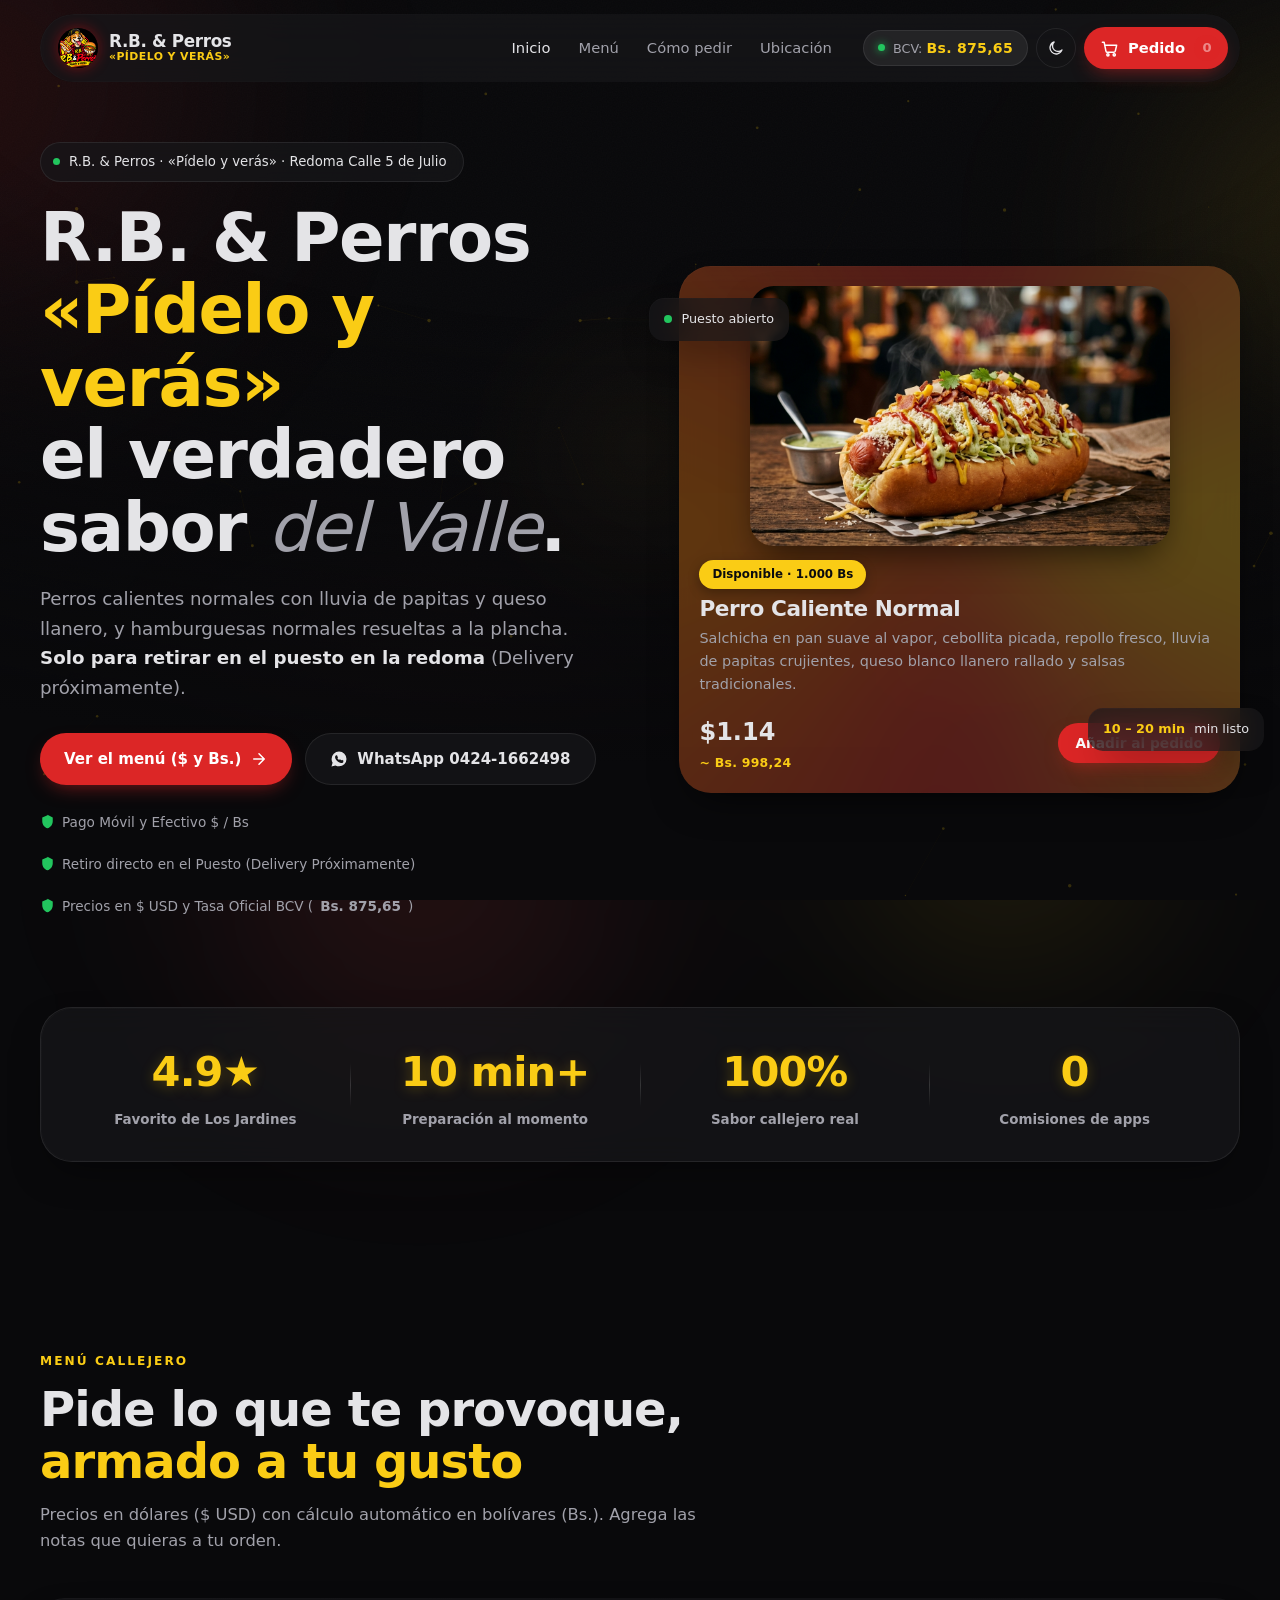
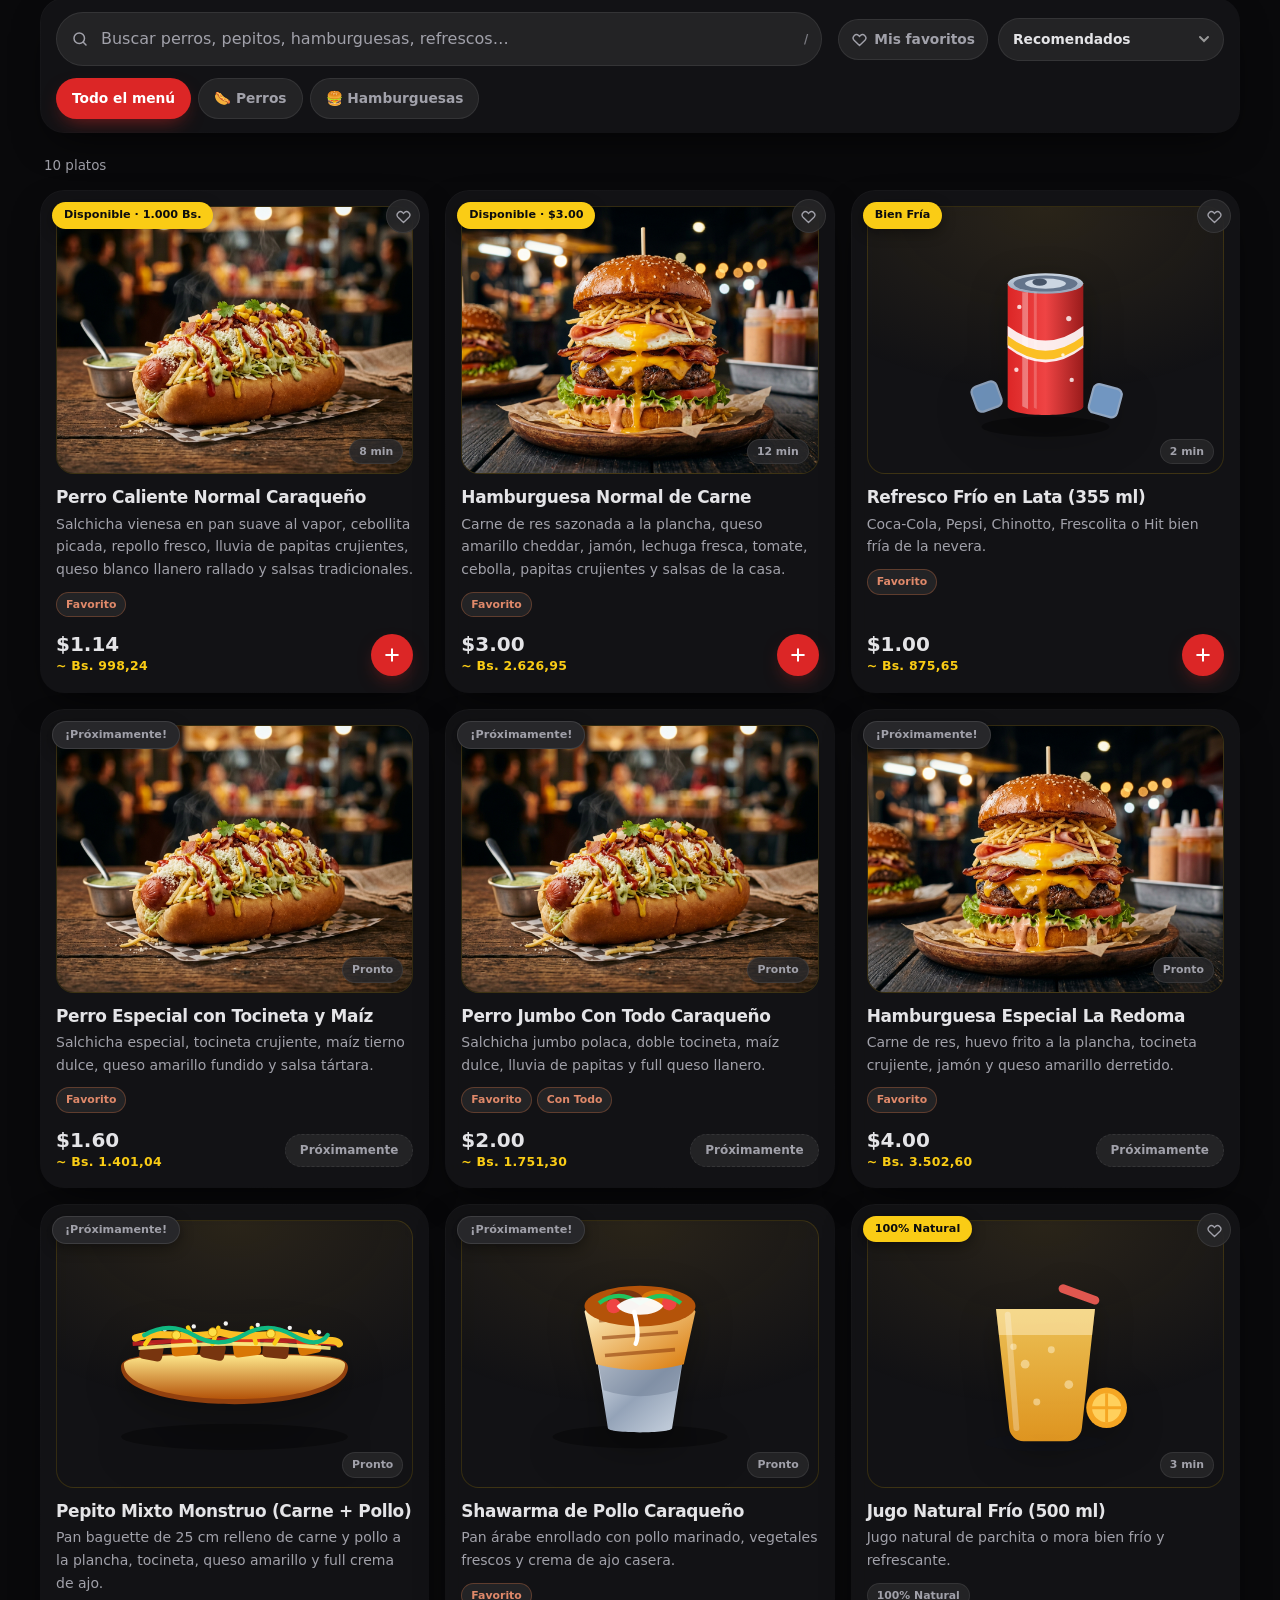
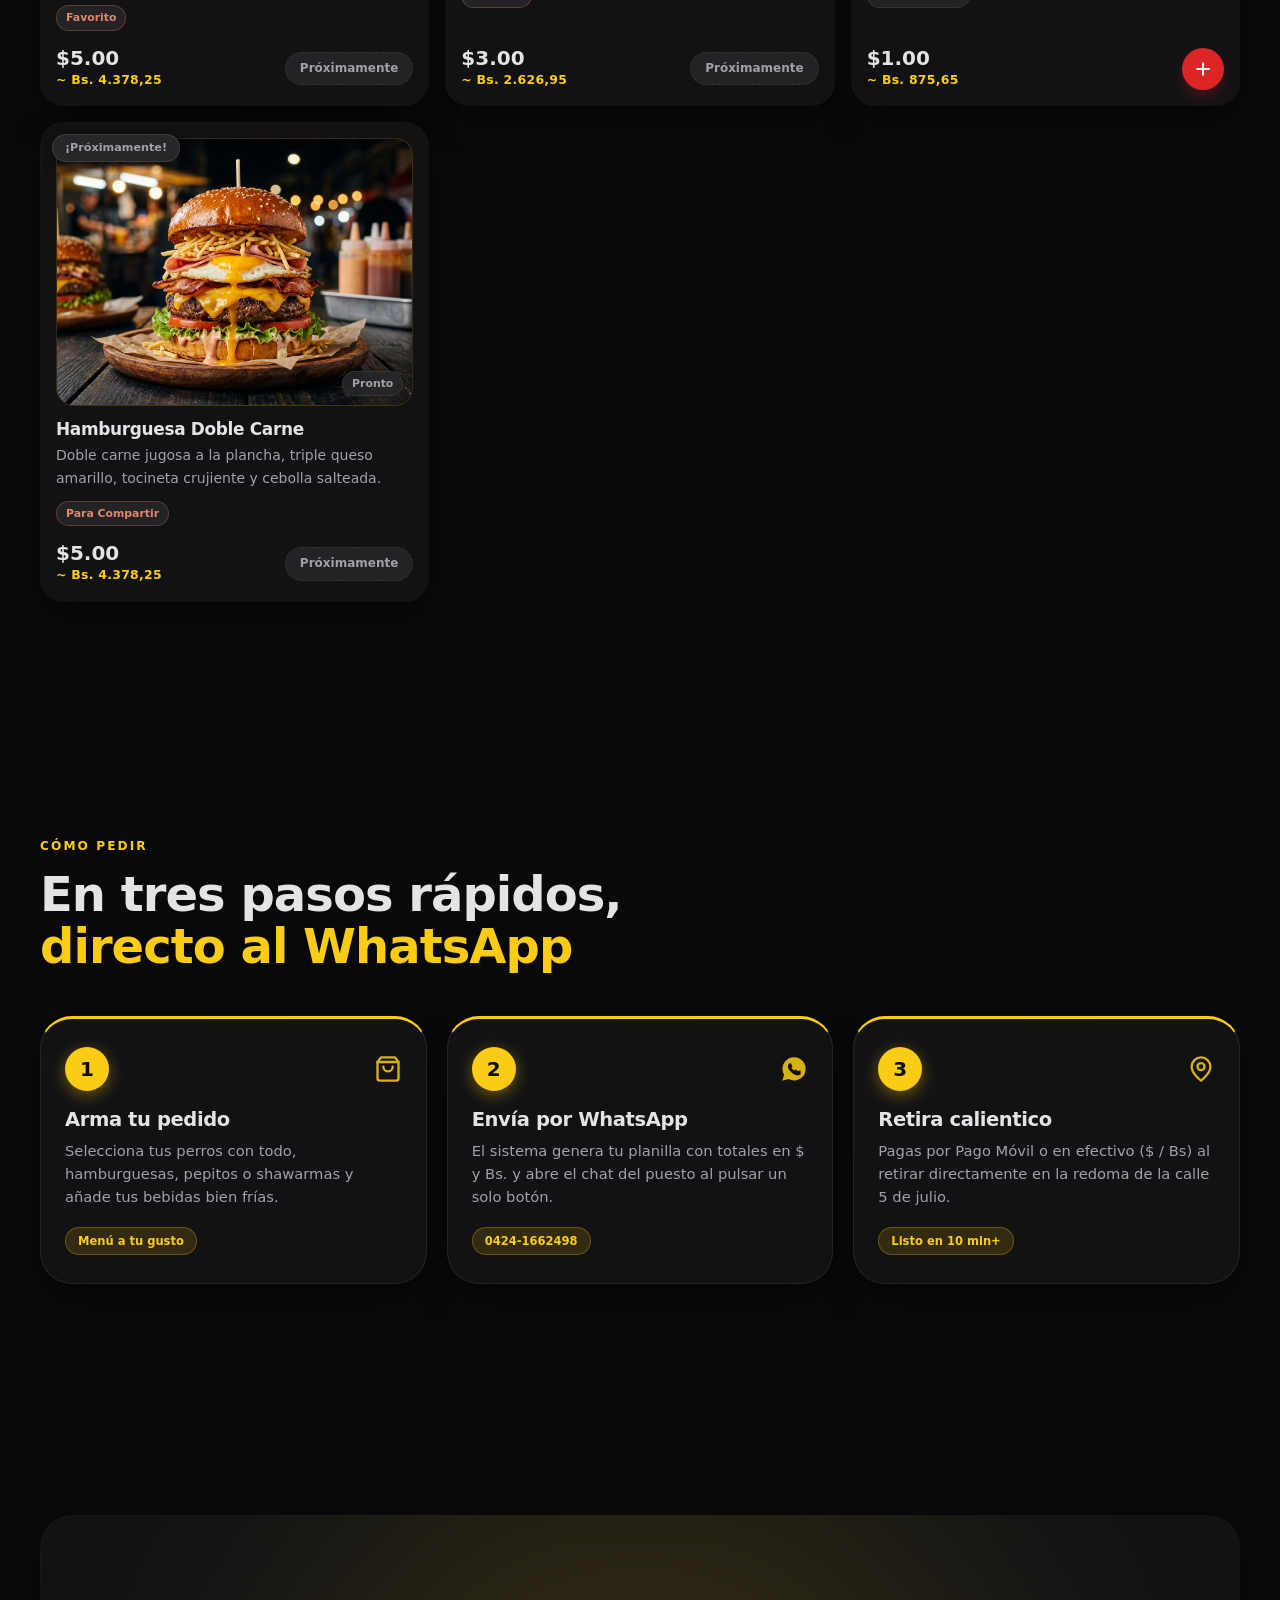
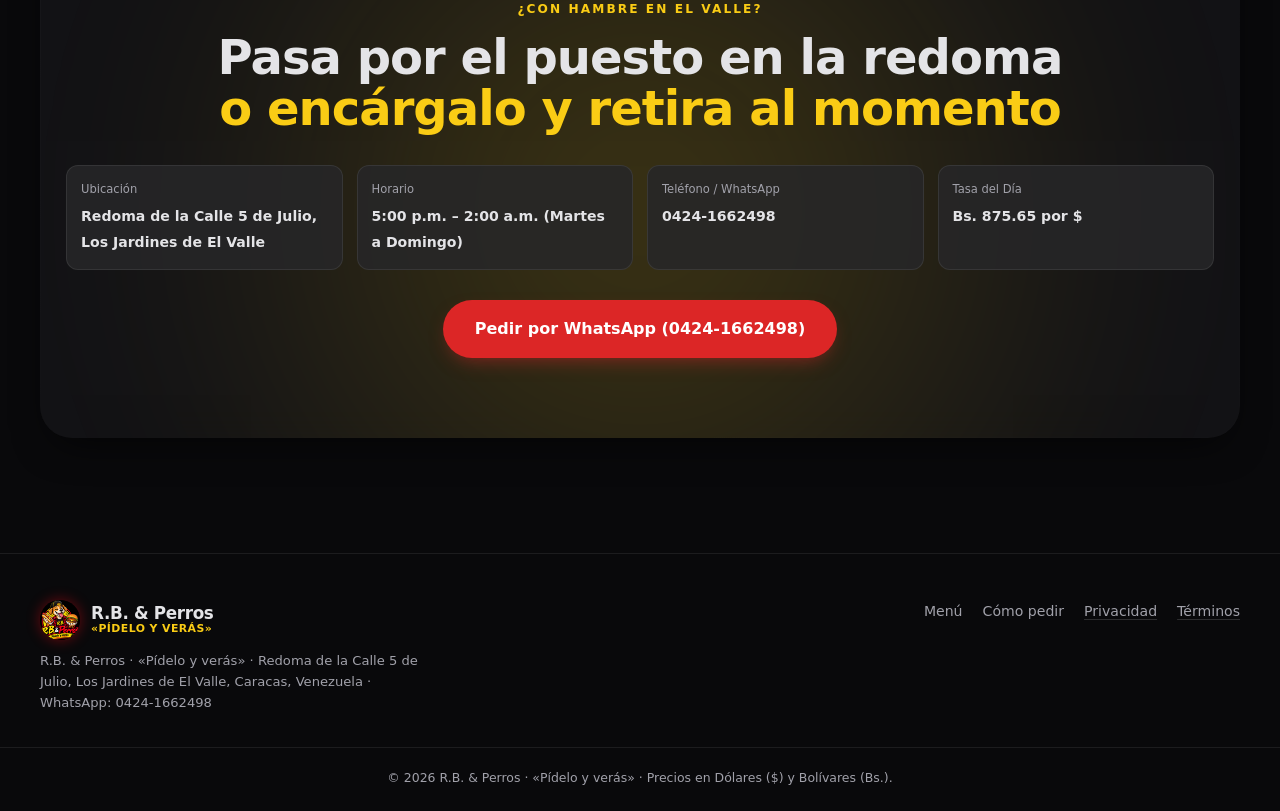
==== index.html @ 5c01daa1 "Update index.html" ====
<!DOCTYPE html>
<html lang="es-VE" data-theme="dark">
<head>
<meta charset="UTF-8">
<meta name="viewport" content="width=device-width, initial-scale=1">
<title>R.B. & Perros — «Pídelo y verás» · Perros Calientes, Hamburguesas, Pepitos y Shawarmas · El Valle, Caracas</title>
<meta name="description" content="R.B. & Perros «Pídelo y verás». Los mejores perros calientes con todo, hamburguesas, pepitos y shawarmas en la Redoma de la Calle 5 de Julio, Los Jardines de El Valle, Caracas. WhatsApp: 0424-1662498.">
<meta name="theme-color" content="#0b0b0e">
<meta name="color-scheme" content="dark light">

<!-- Privacidad y seguridad: cero dependencias externas, cero rastreadores -->
<meta http-equiv="Content-Security-Policy" content="default-src 'self'; base-uri 'self'; object-src 'none'; img-src 'self' data:; style-src 'self' 'unsafe-inline'; script-src 'self' 'unsafe-inline'; connect-src 'self'; form-action 'self'; frame-src 'none'">

<link rel="stylesheet" href="css/styles.css">
<link rel="icon" href="assets/logo.svg" type="image/svg+xml">

<script>
  /* Evita el destello de tema incorrecto */
  (function () {
    try {
      var t = localStorage.getItem('rey-tema');
      if (!t) t = 'dark';
      document.documentElement.dataset.theme = t;
    } catch (e) {}
  })();
</script>
</head>

<body>
<a class="skip" href="#menu">Saltar al menú</a>

<!-- ===================== FONDO ===================== -->
<canvas id="particles" aria-hidden="true"></canvas>
<div class="aurora" aria-hidden="true">
  <span class="blob b1"></span><span class="blob b2"></span>
  <span class="blob b3"></span><span class="blob b4"></span>
</div>
<div class="noise" aria-hidden="true"></div>
<div class="vignette" aria-hidden="true"></div>
<div class="progress" aria-hidden="true"><span id="progressBar"></span></div>

<!-- ===================== NAVBAR ===================== -->
<header class="nav" id="nav">
  <div class="container nav__inner glass">
    <!-- El logo tiene un detector oculto: 5 clics seguidos abren el panel de administración -->
    <a href="#inicio" class="brand" id="brandLogo" title="R.B. & Perros — «Pídelo y verás»">
      <img src="assets/logo.svg" alt="R.B. & Perros" class="brand__logo-img">
      <div class="brand__info">
        <span class="brand__text">R.B. & Perros</span>
        <span class="brand__slogan">«Pídelo y verás»</span>
      </div>
    </a>

    <nav class="nav__links" id="navLinks" aria-label="Principal">
      <a href="#inicio">Inicio</a>
      <a href="#menu">Menú</a>
      <a href="#como">Cómo pedir</a>
      <a href="#contacto">Ubicación</a>
    </nav>

    <div class="nav__actions">
      <div class="nav__tasa" id="bcvBadge" title="Tasa oficial BCV actualizada en tiempo real vía DolarApi">
        <span class="tasa-dot" aria-hidden="true"></span>
        <span class="tasa-text">BCV: <b id="bcvRate">Bs. 875,65</b></span>
      </div>

      <button class="icon-btn" id="themeToggle" aria-label="Cambiar entre tema oscuro y claro" data-magnetic>
        <svg class="ico ico--sun" viewBox="0 0 24 24" fill="none" stroke="currentColor" stroke-width="1.8" stroke-linecap="round">
          <circle cx="12" cy="12" r="4.2"/><path d="M12 2.5v2M12 19.5v2M2.5 12h2M19.5 12h2M5.2 5.2l1.4 1.4M17.4 17.4l1.4 1.4M18.8 5.2l-1.4 1.4M6.6 17.4l-1.4 1.4"/>
        </svg>
        <svg class="ico ico--moon" viewBox="0 0 24 24" fill="none" stroke="currentColor" stroke-width="1.8" stroke-linecap="round" stroke-linejoin="round">
          <path d="M20 14.5A8.2 8.2 0 1 1 9.5 4a6.8 6.8 0 0 0 10.5 10.5Z"/>
        </svg>
      </button>

      <button class="cart-btn" id="cartBtn" data-magnetic aria-label="Abrir mi pedido">
        <svg viewBox="0 0 24 24" fill="none" stroke="currentColor" stroke-width="1.9" stroke-linecap="round" stroke-linejoin="round">
          <path d="M3 4h2.2l2.3 11.2a2 2 0 0 0 2 1.6h7.8a2 2 0 0 0 2-1.55L21 8H6"/>
          <circle cx="10" cy="20" r="1.4"/><circle cx="18" cy="20" r="1.4"/>
        </svg>
        <span class="cart-btn__label">Pedido</span>
        <span class="cart-btn__badge" id="cartCount" data-empty="true">0</span>
      </button>

      <button class="burger" id="burger" aria-label="Abrir menú de navegación" aria-expanded="false" aria-controls="navLinks"><i></i><i></i></button>
    </div>
  </div>
</header>

<main>

  <!-- ===================== HERO ===================== -->
  <section class="hero" id="inicio">
    <div class="container hero__grid">
      <div class="hero__copy">
        <span class="badge reveal">
          <span class="badge__dot"></span>
          R.B. & Perros · «Pídelo y verás» · Redoma Calle 5 de Julio
        </span>

        <h1 class="hero__title">
          <span class="line reveal" style="--d:60ms">R.B. & Perros</span>
          <span class="line reveal" style="--d:140ms"><span class="grad">«Pídelo y verás»</span></span>
          <span class="line reveal" style="--d:220ms">el verdadero sabor <span class="serif">del Valle</span>.</span>
        </h1>

        <p class="hero__sub reveal" style="--d:300ms">
          Perros calientes normales con lluvia de papitas y queso llanero, y hamburguesas normales resueltas a la plancha. <strong>Solo para retirar en el puesto en la redoma</strong> (Delivery próximamente).
        </p>

        <div class="hero__cta reveal" style="--d:380ms">
          <a class="btn btn--primary" href="#menu" data-magnetic>
            <span>Ver el menú ($ y Bs.)</span>
            <svg viewBox="0 0 24 24" fill="none" stroke="currentColor" stroke-width="2" stroke-linecap="round" stroke-linejoin="round"><path d="M5 12h13M12 5l7 7-7 7"/></svg>
          </a>
          <a class="btn btn--ghost" id="waHero" href="https://wa.me/584241662498" target="_blank" rel="noopener noreferrer">
            <svg viewBox="0 0 24 24" fill="currentColor" aria-hidden="true"><path d="M12.04 2A9.9 9.9 0 0 0 2.1 11.9a9.8 9.8 0 0 0 1.35 4.96L2 22l5.28-1.38a9.9 9.9 0 0 0 4.76 1.21h.01A9.9 9.9 0 0 0 22 11.94 9.9 9.9 0 0 0 12.04 2Zm5.8 14.06c-.24.68-1.4 1.3-1.94 1.35-.5.05-.98.23-3.3-.69-2.78-1.1-4.54-3.94-4.68-4.13-.13-.19-1.12-1.49-1.12-2.84 0-1.35.71-2.01.96-2.29a1 1 0 0 1 .73-.34h.52c.17 0 .4-.06.62.47.24.57.81 1.97.88 2.11a.5.5 0 0 1 .02.47 1.2 1.2 0 0 1-.18.25 1.1 1.1 0 0 1-.16.18c-.08.06-.17.14-.24.22-.08.08-.16.17-.07.33.1.16.44.72.94 1.17.64.57 1.19.75 1.35.83.17.08.26.07.36-.04.1-.11.41-.48.52-.64.11-.16.22-.14.37-.08.15.06.96.93 2.17 1.25.3.13.5.13.69.08.21-.05 1.1-.54 1.26-1.06.16-.52.16-.96.11-1.06-.04-.09-.19-.14-.42-.25Z"/></svg>
            <span>WhatsApp 0424-1662498</span>
          </a>
        </div>

        <ul class="hero__trust reveal" style="--d:460ms">
          <li><svg viewBox="0 0 20 20" fill="currentColor"><path d="M10 1.5 3 4.5v5c0 4.3 2.9 8.3 7 9.5 4.1-1.2 7-5.2 7-9.5v-5l-7-3.5Z"/></svg> Pago Móvil y Efectivo $ / Bs</li>
          <li><svg viewBox="0 0 20 20" fill="currentColor"><path d="M10 1.5 3 4.5v5c0 4.3 2.9 8.3 7 9.5 4.1-1.2 7-5.2 7-9.5v-5l-7-3.5Z"/></svg> Retiro directo en el Puesto (Delivery Próximamente)</li>
          <li><svg viewBox="0 0 20 20" fill="currentColor"><path d="M10 1.5 3 4.5v5c0 4.3 2.9 8.3 7 9.5 4.1-1.2 7-5.2 7-9.5v-5l-7-3.5Z"/></svg> Precios en $ USD y Tasa Oficial BCV (<strong id="heroTasa">Bs. 875,65</strong>)</li>
        </ul>
      </div>

      <!-- Plato destacado -->
      <div class="hero__visual reveal" style="--d:260ms">
        <div class="dish-hero glass" data-tilt>
          <div class="dish-hero__glow"></div>
          <img src="assets/platos/perro_real.jpg" alt="Perro Caliente Normal Caraqueño" width="400" height="260" loading="eager">
          <div class="dish-hero__body">
            <span class="dish-hero__tag">Disponible · 1.000 Bs</span>
            <h2>Perro Caliente Normal</h2>
            <p>Salchicha en pan suave al vapor, cebollita picada, repollo fresco, lluvia de papitas crujientes, queso blanco llanero rallado y salsas tradicionales.</p>
            <div class="dish-hero__foot">
              <div class="dish__price-box">
                <b id="heroPrice">$1.14</b>
                <small class="dish__price-bs" id="heroPriceBs">~ Bs. 1.000,00</small>
              </div>
              <button class="btn btn--sm btn--primary" id="heroAdd" data-add="perro-clasico" data-magnetic>Añadir al pedido</button>
            </div>
          </div>
        </div>

        <div class="float-card float-card--a glass">
          <span class="dot dot--green"></span> Puesto abierto
        </div>
        <div class="float-card float-card--b glass">
          <b id="heroEta">10–20</b> min listo
        </div>
      </div>
    </div>
  </section>

  <!-- ===================== MÉTRICAS ===================== -->
  <section class="section section--tight">
    <div class="container">
      <div class="metrics glass reveal">
        <div class="metric"><b><span class="count" data-to="4.9" data-dec="1">0</span>★</b><small>Favorito de Los Jardines</small></div>
        <span class="divider" aria-hidden="true"></span>
        <div class="metric"><b><span class="count" data-to="10">0</span> min+</b><small>Preparación al momento</small></div>
        <span class="divider" aria-hidden="true"></span>
        <div class="metric"><b><span class="count" data-to="100">0</span>%</b><small>Sabor callejero real</small></div>
        <span class="divider" aria-hidden="true"></span>
        <div class="metric"><b><span class="count" data-to="0">0</span></b><small>Comisiones de apps</small></div>
      </div>
    </div>
  </section>

  <!-- ===================== MENÚ ===================== -->
  <section class="section" id="menu">
    <div class="container">
      <header class="sec-head reveal">
        <span class="eyebrow">Menú callejero</span>
        <h2 class="sec-title">Pide lo que te provoque,<br><span class="grad">armado a tu gusto</span></h2>
        <p class="sec-sub">Precios en dólares ($ USD) con cálculo automático en bolívares (Bs.). Agrega las notas que quieras a tu orden.</p>
      </header>

      <!-- Barra de herramientas -->
      <div class="menu-toolbar glass reveal" id="menuToolbar">
        <div class="search">
          <svg viewBox="0 0 24 24" fill="none" stroke="currentColor" stroke-width="2" stroke-linecap="round" aria-hidden="true"><circle cx="11" cy="11" r="7"/><path d="m20 20-3.6-3.6"/></svg>
          <input type="search" id="search" placeholder="Buscar perros, pepitos, hamburguesas, refrescos…" aria-label="Buscar en el menú" autocomplete="off" spellcheck="false">
          <button class="search__clear" id="searchClear" aria-label="Limpiar búsqueda" hidden>&times;</button>
          <kbd class="search__hint" aria-hidden="true">/</kbd>
        </div>

        <div class="chips" id="catChips" role="tablist" aria-label="Categorías del menú"></div>

        <div class="menu-toolbar__right">
          <button class="chip chip--fav" id="favToggle" aria-pressed="false">
            <svg viewBox="0 0 24 24" fill="none" stroke="currentColor" stroke-width="2" stroke-linecap="round" stroke-linejoin="round" aria-hidden="true"><path d="M12 20.5 4.3 13a4.6 4.6 0 0 1 6.5-6.5l1.2 1.2 1.2-1.2A4.6 4.6 0 0 1 19.7 13Z"/></svg>
            <span id="favLabel">Mis favoritos</span>
          </button>

          <label class="select">
            <span class="sr">Ordenar por</span>
            <select id="sort">
              <option value="recomendado">Recomendados</option>
              <option value="precio-asc">Precio: menor a mayor</option>
              <option value="precio-desc">Precio: mayor a menor</option>
              <option value="nombre">Nombre A–Z</option>
            </select>
          </label>
        </div>
      </div>

      <!-- Rejilla generada por JS -->
      <p class="menu-count" id="menuCount" aria-live="polite">Cargando menú…</p>
      <div class="menu-grid" id="menuGrid"></div>

      <div class="empty glass" id="menuEmpty" hidden>
        <div class="empty__ico" aria-hidden="true">
          <svg viewBox="0 0 24 24" fill="none" stroke="currentColor" stroke-width="1.6" stroke-linecap="round"><circle cx="11" cy="11" r="7"/><path d="m20 20-3.6-3.6"/></svg>
        </div>
        <h3>No encontramos nada</h3>
        <p>Prueba con otro término o quita los filtros.</p>
        <button class="btn btn--sm btn--ghost" id="resetFilters">Ver todo el menú</button>
      </div>
    </div>
  </section>

  <!-- ===================== CÓMO FUNCIONA ===================== -->
  <section class="section" id="como">
    <div class="container">
      <header class="sec-head reveal">
        <span class="eyebrow">Cómo pedir</span>
        <h2 class="sec-title">En tres pasos rápidos, <span class="grad">directo al WhatsApp</span></h2>
      </header>
      <div class="steps">
        <article class="glass step reveal">
          <div class="step__head">
            <span class="step__n">1</span>
            <span class="step__icon" aria-hidden="true">
              <svg viewBox="0 0 24 24" fill="none" stroke="currentColor" stroke-width="2" stroke-linecap="round" stroke-linejoin="round"><path d="M6 2 3 6v14a2 2 0 0 0 2 2h14a2 2 0 0 0 2-2V6l-3-4Z"/><path d="M3 6h18"/><path d="M16 10a4 4 0 0 1-8 0"/></svg>
            </span>
          </div>
          <h3>Arma tu pedido</h3>
          <p>Selecciona tus perros con todo, hamburguesas, pepitos o shawarmas y añade tus bebidas bien frías.</p>
          <span class="step__pill">Menú a tu gusto</span>
        </article>
        <article class="glass step reveal" style="--d:100ms">
          <div class="step__head">
            <span class="step__n">2</span>
            <span class="step__icon" aria-hidden="true">
              <svg viewBox="0 0 24 24" fill="currentColor"><path d="M12.04 2A9.9 9.9 0 0 0 2.1 11.9a9.8 9.8 0 0 0 1.35 4.96L2 22l5.28-1.38a9.9 9.9 0 0 0 4.76 1.21h.01A9.9 9.9 0 0 0 22 11.94 9.9 9.9 0 0 0 12.04 2Zm5.8 14.06c-.24.68-1.4 1.3-1.94 1.35-.5.05-.98.23-3.3-.69-2.78-1.1-4.54-3.94-4.68-4.13-.13-.19-1.12-1.49-1.12-2.84 0-1.35.71-2.01.96-2.29a1 1 0 0 1 .73-.34h.52c.17 0 .4-.06.62.47.24.57.81 1.97.88 2.11a.5.5 0 0 1 .02.47 1.2 1.2 0 0 1-.18.25 1.1 1.1 0 0 1-.16.18c-.08.06-.17.14-.24.22-.08.08-.16.17-.07.33.1.16.44.72.94 1.17.64.57 1.19.75 1.35.83.17.08.26.07.36-.04.1-.11.41-.48.52-.64.11-.16.22-.14.37-.08.15.06.96.93 2.17 1.25.3.13.5.13.69.08.21-.05 1.1-.54 1.26-1.06.16-.52.16-.96.11-1.06-.04-.09-.19-.14-.42-.25Z"/></svg>
            </span>
          </div>
          <h3>Envía por WhatsApp</h3>
          <p>El sistema genera tu planilla con totales en $ y Bs. y abre el chat del puesto al pulsar un solo botón.</p>
          <span class="step__pill">0424-1662498</span>
        </article>
        <article class="glass step reveal" style="--d:200ms">
          <div class="step__head">
            <span class="step__n">3</span>
            <span class="step__icon" aria-hidden="true">
              <svg viewBox="0 0 24 24" fill="none" stroke="currentColor" stroke-width="2" stroke-linecap="round" stroke-linejoin="round"><path d="M20 10c0 6-8 12-8 12s-8-6-8-12a8 8 0 0 1 16 0Z"/><circle cx="12" cy="10" r="3"/></svg>
            </span>
          </div>
          <h3>Retira calientico</h3>
          <p>Pagas por Pago Móvil o en efectivo ($ / Bs) al retirar directamente en la redoma de la calle 5 de julio.</p>
          <span class="step__pill">Listo en 10 min+</span>
        </article>
      </div>
    </div>
  </section>

  <!-- ===================== UBICACIÓN / CONTACTO ===================== -->
  <section class="section" id="contacto">
    <div class="container">
      <div class="cta glass reveal">
        <div class="cta__glow"></div>
        <span class="eyebrow">¿Con hambre en El Valle?</span>
        <h2 class="sec-title">Pasa por el puesto en la redoma<br><span class="grad">o encárgalo y retira al momento</span></h2>
        <div class="cta__grid" id="ctaInfo"></div>
        <a class="btn btn--primary btn--lg" id="waCta" href="https://wa.me/584241662498" target="_blank" rel="noopener noreferrer" data-magnetic>Pedir por WhatsApp (0424-1662498)</a>
      </div>
    </div>
  </section>

</main>

<!-- ===================== FOOTER ===================== -->
<footer class="foot">
  <div class="container foot__inner">
    <div>
      <span class="brand">
        <img src="assets/logo.svg" alt="R.B. & Perros" class="brand__logo-img">
        <div class="brand__info">
          <span class="brand__text">R.B. & Perros</span>
          <span class="brand__slogan">«Pídelo y verás»</span>
        </div>
      </span>
      <p class="foot__note" id="footLegal">Redoma de la Calle 5 de Julio, Los Jardines de El Valle, Caracas · Venezuela</p>
    </div>
    <nav class="foot__links" aria-label="Legal">
      <a href="#menu">Menú</a>
      <a href="#como">Cómo pedir</a>
      <button class="linkish" data-modal="mPrivacidad">Privacidad</button>
      <button class="linkish" data-modal="mTerminos">Términos</button>
    </nav>
  </div>
  <p class="foot__legal" id="footRights">© R.B. & Perros · «Pídelo y verás» · El auténtico sabor callejero de Caracas.</p>
</footer>

<button class="to-top" id="toTop" aria-label="Volver arriba" data-magnetic>
  <svg viewBox="0 0 24 24" fill="none" stroke="currentColor" stroke-width="2" stroke-linecap="round" stroke-linejoin="round"><path d="m6 14 6-6 6 6"/></svg>
</button>

<!-- ===================== CARRITO / CHECKOUT / TICKET ===================== -->
<div class="drawer-wrap" id="drawer" aria-hidden="true">
  <div class="drawer__back" data-close></div>
  <aside class="drawer" role="dialog" aria-modal="true" aria-labelledby="drawerTitle">
    <header class="drawer__head">
      <button class="drawer__backbtn" id="drawerBack" aria-label="Volver" hidden>
        <svg viewBox="0 0 24 24" fill="none" stroke="currentColor" stroke-width="2.2" stroke-linecap="round" stroke-linejoin="round"><path d="M15 6l-6 6 6 6"/></svg>
      </button>
      <h2 id="drawerTitle">Tu pedido</h2>
      <button class="icon-btn" data-close aria-label="Cerrar">
        <svg viewBox="0 0 24 24" fill="none" stroke="currentColor" stroke-width="2" stroke-linecap="round"><path d="m6 6 12 12M18 6 6 18"/></svg>
      </button>
    </header>

    <div class="drawer__body">
      <!-- Vista 1: carrito -->
      <section class="view is-active" id="viewCart">
        <div class="zone-row">
          <label class="select select--full">
            <span>Zona de entrega / Modalidad</span>
            <select id="zone"></select>
          </label>
          <p class="zone-hint" id="zoneHint"></p>
        </div>

        <div class="freeship" id="freeship" hidden>
          <svg class="freeship__ring" viewBox="0 0 40 40" aria-hidden="true">
            <circle class="bg" cx="20" cy="20" r="17"></circle>
            <circle class="fg" cx="20" cy="20" r="17" stroke-dasharray="106.8" stroke-dashoffset="106.8"></circle>
          </svg>
          <p class="freeship__txt" id="freeshipTxt"></p>
        </div>

        <ul class="cart-list" id="cartList"></ul>

        <div class="cart-empty" id="cartEmpty">
          <div class="empty__ico" aria-hidden="true">
            <svg viewBox="0 0 24 24" fill="none" stroke="currentColor" stroke-width="1.6" stroke-linecap="round" stroke-linejoin="round"><path d="M3 4h2.2l2.3 11.2a2 2 0 0 0 2 1.6h7.8a2 2 0 0 0 2-1.55L21 8H6"/><circle cx="10" cy="20" r="1.4"/><circle cx="18" cy="20" r="1.4"/></svg>
          </div>
          <p>Tu orden está vacía.</p>
          <button class="btn btn--sm btn--primary" data-close>Ver el menú</button>
        </div>
      </section>

      <!-- Vista 2: datos del cliente -->
      <section class="view" id="viewCheckout" hidden>
        <form id="checkoutForm" class="form form--drawer" novalidate>
          <fieldset class="fieldset">
            <legend>¿Quién recibe o retira?</legend>
            <div class="field">
              <input type="text" id="cName" placeholder=" " required minlength="3" maxlength="60" autocomplete="name" spellcheck="false">
              <label for="cName">Nombre y Apellido</label>
              <small class="err">Mínimo 3 caracteres</small>
            </div>
            <div class="field">
              <input type="tel" id="cPhone" placeholder=" " required pattern="[0-9]{10,11}" maxlength="11" inputmode="numeric" autocomplete="tel-national">
              <label for="cPhone">Celular / WhatsApp (ej: 04241662498)</label>
              <small class="err">Escribe tu número de celular (10 u 11 dígitos)</small>
            </div>
          </fieldset>

          <fieldset class="fieldset">
            <legend>Modalidad de entrega</legend>
            <div class="field">
              <input type="text" id="cAddr" placeholder=" " value="Retiro en el Puesto (Redoma Calle 5 de Julio)" required minlength="3" maxlength="120" autocomplete="street-address" spellcheck="false">
              <label for="cAddr">Modalidad / Retiro en el Puesto</label>
              <small class="err">Indica tu confirmación de retiro</small>
            </div>
            <div class="field">
              <input type="text" id="cNotes" placeholder=" " maxlength="200">
              <label for="cNotes">Indicaciones especiales (sin cebolla, salsas aparte, etc.)</label>
            </div>
            <label class="check">
              <input type="checkbox" id="cSave">
              <span>Recordar mis datos en este teléfono</span>
            </label>
          </fieldset>

          <fieldset class="fieldset">
            <legend>Forma de pago</legend>
            <div class="pays" id="payOptions"></div>
            <p class="pay-note" id="payNote"></p>
          </fieldset>

          <!-- Botón de acción para enviar pedido -->
          <div class="checkout__submit">
            <button type="submit" class="btn btn--primary btn--full btn--lg" id="submitOrderBtn" data-magnetic>
              <span>Generar Pedido y Enviar a WhatsApp</span>
              <svg viewBox="0 0 24 24" fill="none" stroke="currentColor" stroke-width="2.2" stroke-linecap="round" stroke-linejoin="round"><path d="M5 12h14M12 5l7 7-7 7"/></svg>
            </button>
            <button type="button" class="btn btn--ghost btn--full btn--sm" id="btnBackToCart">
              ← Volver a modificar el carrito
            </button>
          </div>
        </form>
      </section>

      <!-- Vista 3: ticket -->
      <section class="view" id="viewTicket" hidden>
        <div class="ticket" id="ticketBox"></div>

        <div class="ticket__actions">
          <a class="btn btn--primary btn--full btn--lg" id="waSend" href="#" target="_blank" rel="noopener noreferrer" data-magnetic>
            <svg viewBox="0 0 24 24" fill="currentColor" aria-hidden="true"><path d="M12.04 2A9.9 9.9 0 0 0 2.1 11.9a9.8 9.8 0 0 0 1.35 4.96L2 22l5.28-1.38a9.9 9.9 0 0 0 4.76 1.21h.01A9.9 9.9 0 0 0 22 11.94 9.9 9.9 0 0 0 12.04 2Zm5.8 14.06c-.24.68-1.4 1.3-1.94 1.35-.5.05-.98.23-3.3-.69-2.78-1.1-4.54-3.94-4.68-4.13-.13-.19-1.12-1.49-1.12-2.84 0-1.35.71-2.01.96-2.29a1 1 0 0 1 .73-.34h.52c.17 0 .4-.06.62.47.24.57.81 1.97.88 2.11a.5.5 0 0 1 .02.47 1.2 1.2 0 0 1-.18.25 1.1 1.1 0 0 1-.16.18c-.08.06-.17.14-.24.22-.08.08-.16.17-.07.33.1.16.44.72.94 1.17.64.57 1.19.75 1.35.83.17.08.26.07.36-.04.1-.11.41-.48.52-.64.11-.16.22-.14.37-.08.15.06.96.93 2.17 1.25.3.13.5.13.69.08.21-.05 1.1-.54 1.26-1.06.16-.52.16-.96.11-1.06-.04-.09-.19-.14-.42-.25Z"/></svg>
            <span>Enviar Pedido a WhatsApp</span>
          </a>
          <p class="ticket__hint">Se abrirá WhatsApp con el pedido listo para enviar a +58 424 166 24 98.</p>
        </div>

        <div class="receipt">
          <div class="receipt__head">
            <span class="receipt__ico" aria-hidden="true">
              <svg viewBox="0 0 24 24" fill="none" stroke="currentColor" stroke-width="1.7" stroke-linecap="round" stroke-linejoin="round"><path d="M6 2.5h9l4 4v15l-2.5-1.5L14 21.5 11.5 20 9 21.5 6.5 20 4 21.5v-15Z"/><path d="M14.5 2.5V7h4.5M8.5 11h7M8.5 15h4"/></svg>
            </span>
            <div>
              <h3>Comprobante de tu orden</h3>
              <p>Guarda una copia de respaldo de tu pedido.</p>
            </div>
          </div>

          <pre class="receipt__text" id="receiptBox"></pre>

          <div class="ticket__minor">
            <button class="btn btn--sm btn--primary" id="downloadReceiptImg">
              <svg viewBox="0 0 24 24" fill="none" stroke="currentColor" stroke-width="2" stroke-linecap="round" stroke-linejoin="round" style="width:16px;height:16px;margin-right:4px;"><rect width="18" height="18" x="3" y="3" rx="2" ry="2"/><circle cx="9" cy="9" r="2"/><path d="m21 15-3.086-3.086a2 2 0 0 0-2.828 0L6 21"/></svg>
              <span>Descargar Factura (Imagen PNG)</span>
            </button>
            <button class="btn btn--sm btn--ghost" id="copyReceipt">Copiar texto</button>
            <button class="btn btn--sm btn--ghost" id="downloadReceipt">Descargar texto (.txt)</button>
          </div>
        </div>
      </section>
    </div>

    <!-- Pie del carrito -->
    <footer class="drawer__foot" id="cartFoot">
      <div class="coupon">
        <input type="text" id="couponInput" placeholder="Código de promo (ej: VALLE10)" aria-label="Código de descuento" autocomplete="off" spellcheck="false" maxlength="20">
        <button class="btn btn--sm btn--ghost" id="couponApply">Aplicar</button>
      </div>
      <p class="coupon-ok" id="couponMsg" hidden></p>

      <dl class="totals" id="totals"></dl>

      <button class="btn btn--primary btn--full" id="toCheckout" data-magnetic>Continuar con el pedido</button>
      <p class="min-aviso" id="minAviso" hidden></p>
      <p class="fineprint">Tu pedido va directo a nuestro WhatsApp sin intermediarios.</p>
    </footer>
  </aside>
</div>

<!-- ===================== TOASTS ===================== -->
<div class="toasts" id="toasts" aria-live="polite" aria-atomic="false"></div>

<!-- ===================== MODALES ===================== -->
<div class="modal" id="mPrivacidad" role="dialog" aria-modal="true" aria-labelledby="tPriv">
  <div class="modal__back" data-close></div>
  <div class="modal__box glass">
    <h3 id="tPriv">Privacidad del Cliente</h3>
    <div class="legal" id="legalPriv">
      <p>Cargando políticas de privacidad...</p>
    </div>
    <div class="modal__foot"><button class="btn btn--ghost btn--sm" data-close>Cerrar</button></div>
  </div>
</div>

<div class="modal" id="mTerminos" role="dialog" aria-modal="true" aria-labelledby="tTerm">
  <div class="modal__back" data-close></div>
  <div class="modal__box glass">
    <h3 id="tTerm">Términos de Servicio</h3>
    <div class="legal" id="legalTerm">
      <p>Cargando términos de servicio...</p>
    </div>
    <div class="modal__foot"><button class="btn btn--ghost btn--sm" data-close>Cerrar</button></div>
  </div>
</div>

<script src="js/data.js"></script>
<script src="js/cart.js"></script>
<script src="js/app.js"></script>
</body>
</html>
---- css/styles.css ----
/* =========================================================
   AURORA — Sistema de diseño Glassmorphism
   Paleta cálida de cocina · Sin dependencias externas
   ========================================================= */

/* ---------- 0. ADMIN (editor del menú) ---------- */
.admin { display: grid; grid-template-rows: auto 1fr; height: 100vh; overflow: hidden; }
.admin > .admin { grid-template-rows: none; }

.abar {
  display: flex; flex-wrap: wrap; align-items: center; gap: 14px;
  padding: 12px 18px;
  background: var(--glass);
  -webkit-backdrop-filter: blur(20px); backdrop-filter: blur(20px);
  border-bottom: 1px solid var(--stroke);
}
.abar__brand { display: flex; align-items: center; gap: 11px; margin-right: auto; }
.abar__brand strong { display: block; font-family: var(--font-display); font-size: 1rem; }
.abar__brand small { color: var(--muted); font-size: .76rem; }
.abar__acts { display: flex; flex-wrap: wrap; align-items: center; gap: 8px; }

.pill {
  display: inline-block; padding: 4px 11px; border-radius: 99px;
  font-size: .72rem; font-weight: 700;
  background: var(--glass-2); border: 1px solid var(--stroke); color: var(--muted);
}

.admin { grid-template-columns: 340px 1fr; gap: 16px; padding: 16px; min-height: 0; }

.alist { display: flex; flex-direction: column; min-height: 0; overflow: hidden; }
.alist__head { padding: 16px; border-bottom: 1px solid var(--stroke); display: grid; gap: 10px; flex: none; }
.alist__head h2 { font-size: 1.05rem; display: flex; align-items: center; gap: 9px; }
.alist__head input, .alist__head select {
  width: 100%; padding: 10px 13px; border-radius: 99px;
  background: var(--glass-2); border: 1px solid var(--stroke);
  outline: none; font-size: .88rem;
}
.alist__list { flex: 1; overflow-y: auto; padding: 8px; display: grid; gap: 4px; align-content: start; }
.ali {
  display: grid; grid-template-columns: 44px 1fr auto; align-items: center; gap: 11px;
  padding: 8px 10px; border-radius: var(--r-sm);
  cursor: pointer; border: 1px solid transparent;
  transition: background .2s, border-color .2s;
}
.ali:hover { background: var(--glass-2); }
.ali.is-on { background: rgba(200,155,60,.14); border-color: rgba(200,155,60,.45); }
.ali img { width: 44px; height: 33px; object-fit: contain; border-radius: 7px; background: var(--glass-2); }
.ali__b { min-width: 0; }
.ali__b strong { display: block; font-size: .86rem; white-space: nowrap; overflow: hidden; text-overflow: ellipsis; }
.ali__b small { color: var(--muted); font-size: .74rem; }
.ali__badge {
  padding: 2px 8px; border-radius: 99px; font-style: normal;
  font-size: .64rem; font-weight: 700; color: var(--a1);
  background: rgba(180,99,60,.16);
}
.ali__none { padding: 26px 10px; text-align: center; color: var(--muted); font-size: .86rem; }
.alist__foot { padding: 12px; border-top: 1px solid var(--stroke); flex: none; }

.aform { padding: 20px; overflow-y: auto; min-height: 0; }
.aform__empty { display: grid; place-items: center; height: 100%; text-align: center; }
.aform__empty h2 { font-size: 1.2rem; }
.aform__empty p { color: var(--muted); margin-top: 6px; }

.aform__head { display: flex; align-items: center; justify-content: space-between; gap: 12px; margin-bottom: 20px; flex-wrap: wrap; }
.aform__head h2 { font-size: 1.2rem; }
.aform__head > div { display: flex; gap: 8px; }
.aform__foot { display: flex; gap: 10px; margin-top: 24px; padding-top: 18px; border-top: 1px solid var(--stroke); }

.agrid { display: grid; grid-template-columns: 1fr 300px; gap: 24px; align-items: start; }
.apro { min-width: 0; }
.arow { display: grid; grid-template-columns: 1.4fr 1fr .7fr; gap: 12px; align-items: end; }
.hint { display: block; font-size: .72rem; color: var(--muted); margin-top: 5px; }
.field label { font-size: .95rem; }

.tglist { display: flex; flex-wrap: wrap; gap: 7px; }
.tgl { cursor: pointer; }
.tgl input { position: absolute; opacity: 0; pointer-events: none; }
.tgl span {
  display: inline-block; padding: 7px 14px; border-radius: 99px;
  font-size: .82rem; color: var(--muted);
  background: var(--glass); border: 1px solid var(--stroke);
  transition: all .25s;
}
.tgl input:checked + span { color: #0C0C0E; background: var(--c-yellow); border-color: transparent; }
[data-theme="dark"] .tgl input:checked + span { color: #0C0C0E; background: var(--c-yellow); }
.tgl input:focus-visible + span { outline: 2px solid var(--a2); outline-offset: 2px; }

.aadv { margin-top: 8px; }
.aadv summary { cursor: pointer; font-size: .82rem; color: var(--muted); padding: 8px 0; }
.aadv[open] summary { margin-bottom: 8px; }

.apreview { position: sticky; top: 0; }
.apreview h3 { font-size: .82rem; text-transform: uppercase; letter-spacing: .1em; color: var(--muted); margin-bottom: 12px; }

.steps-mini { counter-reset: s; margin: 16px 0; padding: 0; list-style: none; }
.steps-mini li {
  counter-increment: s; position: relative; padding-left: 30px; margin-bottom: 9px;
  font-size: .87rem; color: var(--muted);
}
.steps-mini li::before {
  content: counter(s); position: absolute; left: 0; top: 0;
  width: 20px; height: 20px; display: grid; place-items: center;
  border-radius: 50%; font-size: .7rem; font-weight: 700;
  color: #0C0C0E; background: var(--c-yellow);
}

.amodal { position: fixed; inset: 0; z-index: 400; display: grid; place-items: center; visibility: hidden; padding: 20px; }
.amodal.is-open { visibility: visible; }
.amodal__back { position: absolute; inset: 0; background: var(--overlay); opacity: 0; transition: opacity .35s; }
.amodal.is-open .amodal__back { opacity: 1; }
.amodal__box { position: relative; width: min(100%, 480px); padding: 28px; transform: translateY(18px) scale(.96); opacity: 0; transition: transform .45s var(--ease), opacity .3s; }
.amodal.is-open .amodal__box { transform: none; opacity: 1; }
.amodal__box h3 { font-size: 1.2rem; margin-bottom: 8px; }
.amodal__box p { font-size: .9rem; color: var(--muted); }
.amodal__box code { padding: 2px 6px; border-radius: 5px; background: var(--glass-2); border: 1px solid var(--stroke); }
.amodal__foot { display: flex; justify-content: flex-end; gap: 9px; margin-top: 22px; }

@media (max-width: 1000px) {
  .admin { grid-template-columns: 1fr; grid-template-rows: auto auto; height: auto; overflow: auto; }
  .agrid { grid-template-columns: 1fr; }
  .apreview { position: static; max-width: 340px; }
  .arow { grid-template-columns: 1fr 1fr; }
  .arow .field:last-child, .arow .select:last-child { grid-column: span 1; }
}
@media (max-width: 520px) {
  .arow { grid-template-columns: 1fr; }
  .abar { flex-direction: column; align-items: stretch; }
  .abar__acts .btn { flex: 1; }
}

/* ---------- 1. TOKENS ---------- */
:root {
  /* Tipografías del sistema: cero peticiones a terceros (privacidad y rendimiento) */
  --font-sans: ui-sans-serif, system-ui, -apple-system, "Segoe UI Variable Text",
               "Segoe UI", Roboto, "Helvetica Neue", Arial, sans-serif;
  --font-display: "Impact", "Arial Black", "Bahnschrift", "Segoe UI Variable Display", "Segoe UI",
                  ui-sans-serif, system-ui, sans-serif;

  /* ===== Paleta de marca urbana: Negro, Amarillo y Rojo ===== */
  --c-black:  #0C0C0E;
  --c-yellow: #FACC15; /* Un amarillo más suave y moderno */
  --c-red:    #DC2626; /* Un rojo más elegante (Tailwind Red 600) */
  --c-darkred:#991B1B;

  /* Acentos vibrantes de comida rápida callejera */
  --a1: #DC2626;            /* rojo callejero — botón principal y apetito */
  --a2: #FACC15;            /* amarillo mostaza — foco, queso, calor */
  --a3: #EF4444;            /* rojo salsa / tomate */
  --a4: #22C55E;            /* verde salsa tártara / ajo */

  --grad: linear-gradient(100deg, #DC2626, #F97316 50%, #FACC15);

  --r-sm: 12px;
  --r-md: 18px;
  --r-lg: 24px;
  --r-xl: 32px;

  --container: 1200px;
  --ease: cubic-bezier(.22, 1, .36, 1);

  --nav-h: 68px;

  /* Cristal */
  --blur-glass: 16px;
  --blur-glass-sm: 10px;
  --sat-glass: 100%; /* Reducido para evitar demasiada iluminación en fondos */
}

/* Tema oscuro (por defecto): Negro profundo carbón urbano, acentos rojo y amarillo */
[data-theme="dark"] {
  --bg: #09090B; /* Zinc 950 */
  --bg-2: #18181B; /* Zinc 900 */
  --text: #E4E4E7; /* Zinc 200: Un blanco suave que no cansa la vista */
  --muted: #A1A1AA; /* Zinc 400 */
  --glass: rgba(24, 24, 27, .70);
  --glass-2: rgba(39, 39, 42, .85);
  --stroke: rgba(255, 255, 255, .08);
  --stroke-hi: rgba(255, 255, 255, .15);
  --sheen: linear-gradient(150deg, rgba(255,255,255,.05), transparent 50%, rgba(255,255,255,.02));
  --shadow: 0 16px 40px -16px rgba(0, 0, 0, .8);
  --glow: .15; /* Reducido el brillo en el puntero */
  --overlay: rgba(9, 9, 11, .85);

  --brand-ink: #FACC15;        
  --btn-bg: #DC2626;
  --btn-fg: #FFFFFF;
  --btn-shadow: 0 8px 20px -8px rgba(220, 38, 38, .6);

  --blob-op: .15; /* Auroras mucho más sutiles */
  --noise-op: .025;
  --sheen-op: .5; /* Menos reflejo en los cristales */
}

/* Tema claro: papel cálido con acentos rojo y negro */
[data-theme="light"] {
  --bg: #FAFAFA; /* Zinc 50 */
  --bg-2: #F4F4F5; /* Zinc 100 */
  --text: #27272A; /* Zinc 800: Un negro/gris muy elegante */
  --muted: #71717A; /* Zinc 500 */
  --glass: rgba(255, 255, 255, .75);
  --glass-2: rgba(255, 255, 255, .90);
  --stroke: rgba(0, 0, 0, .08);
  --stroke-hi: rgba(0, 0, 0, .15);
  --sheen: linear-gradient(150deg, rgba(255,255,255,.8), rgba(255,255,255,.2) 48%, rgba(255,255,255,.5));
  --shadow: 0 12px 30px -12px rgba(0, 0, 0, .12);
  --glow: .1;
  --overlay: rgba(24, 24, 27, .45);

  --brand-ink: #DC2626;        
  --btn-bg: #DC2626;
  --btn-fg: #FFFFFF;
  --btn-shadow: 0 8px 20px -8px rgba(220, 38, 38, .4);

  --blob-op: .15; /* Auroras sutiles */
  --noise-op: .015;
  --sheen-op: .6;
}

/* ---------- 2. RESET ---------- */
*, *::before, *::after { box-sizing: border-box; }

/* El atributo `hidden` debe ganar siempre. Sin esto, cualquier regla de autor
   con `display` (grid, flex…) supera al `display:none` del navegador y el
   elemento se queda visible pese a estar marcado como oculto. */
[hidden] { display: none !important; }

html {
  scroll-behavior: smooth;
  scroll-padding-top: calc(var(--nav-h) + 26px);
  -webkit-text-size-adjust: 100%;
}

body {
  margin: 0;
  font-family: var(--font-sans);
  background: var(--bg);
  color: var(--text);
  line-height: 1.62;
  overflow-x: hidden;
  -webkit-font-smoothing: antialiased;
  transition: background .5s var(--ease), color .35s var(--ease);
}

h1, h2, h3 { font-family: var(--font-display); line-height: 1.08; margin: 0; letter-spacing: -.02em; }
p { margin: 0; }
ul { margin: 0; padding: 0; list-style: none; }
a { color: inherit; text-decoration: none; }
button, input, select { font: inherit; color: inherit; }
button { cursor: pointer; background: none; border: 0; }
code { font-family: ui-monospace, "Cascadia Code", Consolas, monospace; font-size: .9em; }
strong, b { font-weight: 700; }

::selection { background: var(--a2); color: #000; }
:focus-visible { outline: 2px solid var(--a2); outline-offset: 3px; border-radius: 8px; }

.sr, .skip {
  position: absolute; width: 1px; height: 1px;
  padding: 0; margin: -1px; overflow: hidden;
  clip: rect(0 0 0 0); white-space: nowrap; border: 0;
}
.skip:focus {
  position: fixed; top: 12px; left: 12px; z-index: 999;
  width: auto; height: auto; clip: auto;
  padding: 12px 18px; border-radius: 12px;
  background: var(--glass-2); border: 1px solid var(--stroke);
}

::-webkit-scrollbar { width: 10px; }
::-webkit-scrollbar-track { background: var(--bg-2); }
::-webkit-scrollbar-thumb {
  background: var(--a1); border-radius: 99px; border: 2px solid var(--bg-2);
}
[data-theme="dark"] ::-webkit-scrollbar-thumb { background: #E50914; }

/* ---------- 3. LAYOUT ---------- */
main, .nav, .foot, .to-top { position: relative; z-index: 1; }
.container { width: min(100% - 36px, var(--container)); margin-inline: auto; }
.section { padding: clamp(64px, 9vw, 120px) 0; }
.section--tight { padding-block: clamp(40px, 6vw, 70px); }

.sec-head { max-width: 660px; margin-bottom: 44px; }
.eyebrow {
  display: inline-block; margin-bottom: 12px;
  font-size: .76rem; font-weight: 700; letter-spacing: .17em; text-transform: uppercase;
  color: var(--brand-ink);
}
.sec-title { font-size: clamp(1.85rem, 4.2vw, 3rem); }
.sec-sub { color: var(--muted); margin-top: 14px; font-size: 1.02rem; }

/* Texto de énfasis: color sólido accesible */
.grad { color: var(--brand-ink); }
.serif { font-style: italic; font-weight: 500; color: var(--muted); }

.linkish {
  padding: 0; text-align: left; color: var(--muted);
  text-decoration: underline; text-underline-offset: 3px;
  text-decoration-color: var(--stroke-hi);
  transition: color .25s;
}
.linkish:hover { color: var(--text); }

/* ---------- 4. FONDOS ---------- */
#particles {
  position: fixed; inset: 0; width: 100%; height: 100%;
  z-index: 0; pointer-events: none; opacity: .55;
}
.aurora { position: fixed; inset: -20%; z-index: -2; filter: blur(90px); pointer-events: none; }
.blob { position: absolute; display: block; border-radius: 50%; mix-blend-mode: soft-light; opacity: var(--blob-op); }
[data-theme="dark"] .blob { mix-blend-mode: screen; }
.b1 { width: 46vw; height: 46vw; left: 0;   top: 4%;   background: radial-gradient(circle at 35% 35%, var(--a1), transparent 70%); animation: fl1 26s ease-in-out infinite; }
.b2 { width: 40vw; height: 40vw; right: -2%; top: 16%; background: radial-gradient(circle at 60% 40%, var(--a2), transparent 70%); animation: fl2 32s ease-in-out infinite; }
.b3 { width: 44vw; height: 44vw; left: 22%; bottom: -2%; background: radial-gradient(circle at 50% 60%, var(--a3), transparent 70%); animation: fl3 36s ease-in-out infinite; }
.b4 { width: 30vw; height: 30vw; right: 18%; bottom: 4%; background: radial-gradient(circle at 45% 45%, var(--a2), transparent 72%); animation: fl1 29s ease-in-out infinite reverse; }
@keyframes fl1 { 50% { transform: translate3d(8vw, 6vh, 0) scale(1.12); } }
@keyframes fl2 { 50% { transform: translate3d(-7vw, 10vh, 0) scale(.88); } }
@keyframes fl3 { 50% { transform: translate3d(5vw, -8vh, 0) scale(1.08); } }

.noise {
  position: fixed; inset: 0; z-index: -1; pointer-events: none; opacity: var(--noise-op);
  background-image: url("data:image/svg+xml,%3Csvg xmlns='http://www.w3.org/2000/svg' width='150' height='150'%3E%3Cfilter id='n'%3E%3CfeTurbulence type='fractalNoise' baseFrequency='.8' numOctaves='2'/%3E%3C/filter%3E%3Crect width='150' height='150' filter='url(%23n)'/%3E%3C/svg%3E");
}
.vignette {
  position: fixed; inset: 0; z-index: -1; pointer-events: none;
  background: radial-gradient(135% 85% at 50% 0%, transparent 42%, var(--bg) 100%);
}
.cursor-glow {
  position: fixed; top: 0; left: 0; z-index: -1;
  width: 400px; height: 400px; margin: -200px 0 0 -200px;
  border-radius: 50%; pointer-events: none; opacity: var(--glow);
  background: radial-gradient(circle, var(--a2), transparent 66%);
  transition: opacity .5s;
}
.progress { position: fixed; top: 0; left: 0; right: 0; height: 2px; z-index: 200; }
.progress span {
  display: block; height: 100%; width: 0;
  background: linear-gradient(90deg, var(--a1), var(--a2), var(--a3));
}

/* ---------- 5. GLASS ---------- */
.glass {
  position: relative;
  background: var(--glass);
  -webkit-backdrop-filter: blur(var(--blur-glass)) saturate(var(--sat-glass));
  backdrop-filter: blur(var(--blur-glass)) saturate(var(--sat-glass));
  border-radius: var(--r-lg);
  box-shadow: var(--shadow);
}
.glass::after {
  content: ""; position: absolute; inset: 0;
  border-radius: inherit; padding: 1px;
  background: var(--sheen);
  opacity: var(--sheen-op);
  -webkit-mask: linear-gradient(#000 0 0) content-box, linear-gradient(#000 0 0);
  mask: linear-gradient(#000 0 0) content-box, linear-gradient(#000 0 0);
  -webkit-mask-composite: xor; mask-composite: exclude;
  pointer-events: none;
}
.spot { overflow: hidden; }
.spot > .spot__layer {
  position: absolute; inset: 0; border-radius: inherit;
  pointer-events: none; opacity: 0; transition: opacity .5s;
  background: radial-gradient(260px circle at var(--mx,50%) var(--my,50%), rgba(255,255,255,.16), transparent 70%);
}
.spot:hover > .spot__layer { opacity: 1; }
[data-theme="dark"] .spot:hover > .spot__layer {
  background: radial-gradient(260px circle at var(--mx,50%) var(--my,50%), rgba(245,241,232,.09), transparent 70%);
}

/* ---------- 6. NAVBAR ---------- */
.nav { position: fixed; top: 14px; left: 0; right: 0; z-index: 100; transition: transform .45s var(--ease); }
.nav.is-hidden { transform: translateY(-170%); }
.nav__inner {
  display: flex; align-items: center; gap: 18px;
  height: var(--nav-h); padding: 0 12px 0 18px;
  border-radius: 99px; box-shadow: none;
  transition: box-shadow .4s, background .4s;
}
.nav.is-stuck .nav__inner { box-shadow: var(--shadow); background: var(--glass-2); }

.store-status {
  padding: 8px 12px;
  background: var(--glass-2);
  border-bottom: 1px solid var(--stroke);
  text-align: center;
  font-size: 0.85rem;
  font-weight: 600;
  color: var(--text);
  backdrop-filter: blur(var(--blur-glass-sm));
  transition: transform .45s var(--ease);
}
.store-status .status-indicator {
  display: inline-block;
  width: 10px;
  height: 10px;
  border-radius: 50%;
  box-shadow: 0 0 8px currentColor;
}
.store-status.is-open .status-indicator { background: var(--a4); color: var(--a4); animation: pulse 2.2s infinite; }
.store-status.is-closed .status-indicator { background: var(--a3); color: var(--a3); }

.brand { display: flex; align-items: center; gap: 11px; font-family: var(--font-display); font-weight: 700; white-space: nowrap; cursor: pointer; user-select: none; }
.brand__logo-img {
  width: 40px; height: 40px;
  object-fit: contain; border-radius: 50%;
  box-shadow: 0 0 14px rgba(229, 9, 20, .45);
  transition: transform .3s var(--ease);
  flex-shrink: 0;
}
.brand:hover .brand__logo-img { transform: scale(1.08) rotate(4deg); }
.brand__info { display: flex; flex-direction: column; line-height: 1.15; }
.brand__text { font-size: 1.05rem; letter-spacing: -.02em; }
.brand__slogan { font-size: .68rem; font-weight: 700; color: var(--a2); letter-spacing: .04em; text-transform: uppercase; }
.brand__mark {
  width: 26px; height: 26px; border-radius: 9px;
  background: linear-gradient(140deg, var(--a1), var(--a2));
  box-shadow: 0 0 14px rgba(229, 9, 20, .45);
  animation: markSpin 9s linear infinite;
}
[data-theme="dark"] .brand__mark { background: linear-gradient(140deg, var(--a1), var(--a2)); }
@keyframes markSpin { to { border-radius: 50% 12px 50% 12px; } }

.nav__links { display: flex; align-items: center; gap: 2px; margin-left: auto; }
.nav__links a {
  padding: 9px 13px; font-size: .92rem; font-weight: 500;
  color: var(--muted); border-radius: 99px;
  white-space: nowrap;
  transition: color .3s, background .3s;
}
.nav__links a:hover { color: var(--text); background: var(--glass-2); }
.nav__links a.is-hl { color: var(--text); }

.nav__actions { display: flex; align-items: center; gap: 8px; }
.icon-btn {
  position: relative; width: 40px; height: 40px;
  display: grid; place-items: center;
  border-radius: 50%; border: 1px solid var(--stroke);
  overflow: hidden; transition: border-color .3s, background .3s;
}
.icon-btn:hover { border-color: var(--stroke-hi); background: var(--glass-2); }
.icon-btn svg { grid-area: 1/1; width: 18px; height: 18px; transition: transform .5s var(--ease), opacity .3s; }
.ico--sun { opacity: 0; transform: rotate(-90deg) scale(.4); }
.ico--moon { opacity: 1; transform: none; }
[data-theme="light"] .ico--sun { opacity: 1; transform: none; }
[data-theme="light"] .ico--moon { opacity: 0; transform: rotate(90deg) scale(.4); }

.nav__tasa {
  display: inline-flex; align-items: center; gap: 8px;
  padding: 6px 14px; border-radius: 99px;
  background: var(--glass-2); border: 1px solid var(--stroke);
  font-size: .8rem; color: var(--muted); cursor: default;
  transition: border-color .3s, transform .25s;
}
.nav__tasa:hover { border-color: var(--c-yellow); transform: translateY(-1px); }
.nav__tasa b { color: var(--c-yellow); font-family: var(--font-display); font-size: .88rem; letter-spacing: .02em; }
[data-theme="light"] .nav__tasa b { color: var(--c-red); }
.tasa-dot {
  width: 7px; height: 7px; border-radius: 50%;
  background: #22C55E; box-shadow: 0 0 8px #22C55E; animation: pulse 2.2s infinite;
}
@media (max-width: 600px) {
  .nav__tasa { padding: 5px 9px; font-size: .74rem; }
  .tasa-text { display: none; }
  .nav__tasa::after { content: "BCV"; font-weight: 700; color: var(--c-yellow); font-size: .75rem; }
}

.cart-btn {
  position: relative;
  display: flex; align-items: center; gap: 9px;
  height: 42px; padding: 0 8px 0 16px;
  border-radius: 99px; font-size: .92rem; font-weight: 600;
  color: var(--btn-fg); background: var(--btn-bg);
  box-shadow: var(--btn-shadow);
  transition: box-shadow .3s, transform .3s var(--ease);
}
.cart-btn:hover { box-shadow: 0 16px 30px -14px rgba(0,0,0,.5); }
.cart-btn svg { width: 19px; height: 19px; }
.cart-btn__badge {
  min-width: 26px; height: 26px; padding: 0 7px;
  display: grid; place-items: center;
  border-radius: 99px; font-size: .82rem; font-weight: 700;
  background: rgba(27,58,47,.86);
  transition: opacity .3s;
}
.cart-btn__badge[data-empty="true"] { opacity: .45; }
[data-theme="dark"] .cart-btn__badge { background: rgba(245,241,232,.86); }

.burger { display: none; width: 40px; height: 40px; border-radius: 50%; border: 1px solid var(--stroke); }
.burger i {
  display: block; width: 16px; height: 1.6px; margin: 3.6px auto;
  background: var(--text); border-radius: 2px;
  transition: transform .4s var(--ease);
}
.burger[aria-expanded="true"] i:nth-child(1) { transform: translateY(5.2px) rotate(45deg); }
.burger[aria-expanded="true"] i:nth-child(2) { transform: translateY(-5.2px) rotate(-45deg); }

/* ---------- 7. HERO ---------- */
.hero { padding: calc(var(--nav-h) + 74px) 0 20px; }
.hero__grid { display: grid; grid-template-columns: 1.02fr .98fr; gap: 56px; align-items: center; }

.badge {
  display: inline-flex; align-items: center; gap: 9px;
  padding: 8px 16px 8px 12px; font-size: .83rem; font-weight: 500;
  border-radius: 99px; background: var(--glass);
  -webkit-backdrop-filter: blur(14px); backdrop-filter: blur(14px);
  border: 1px solid var(--stroke);
}
.badge__dot {
  width: 7px; height: 7px; border-radius: 50%;
  background: var(--a4); animation: pulse 2.4s infinite;
}
@keyframes pulse { 70% { box-shadow: 0 0 0 9px transparent; } 100% { box-shadow: 0 0 0 0 transparent; } }

.hero__title { font-size: clamp(2.3rem, 6vw, 4.2rem); font-weight: 700; margin-top: 20px; }
.hero__title .line { display: block; }
.hero__sub { margin-top: 20px; color: var(--muted); font-size: clamp(1rem, 1.6vw, 1.14rem); max-width: 48ch; }
.hero__sub strong { color: var(--text); }
.hero__cta { display: flex; flex-wrap: wrap; gap: 13px; margin-top: 30px; }
.hero__trust { display: flex; flex-wrap: wrap; gap: 20px; margin-top: 26px; font-size: .85rem; color: var(--muted); }
.hero__trust li { display: flex; align-items: center; gap: 7px; }
.hero__trust svg { width: 15px; height: 15px; color: var(--a4); }

.hero__visual { position: relative; }
.dish-hero {
  position: relative; overflow: hidden;
  padding: 20px; border-radius: var(--r-xl);
  transform-style: preserve-3d;
}
.dish-hero__glow {
  position: absolute; inset: -45%;
  background: conic-gradient(from 0deg, var(--c-red), var(--c-yellow), var(--c-red), #FF8800, var(--c-red));
  filter: blur(64px); opacity: .22;
  animation: markSpin 18s linear infinite;
}
[data-theme="dark"] .dish-hero__glow { opacity: .32; }
.dish-hero img {
  position: relative; display: block;
  width: 100%; max-width: 420px; height: 260px;
  object-fit: cover;
  border-radius: var(--r-lg);
  box-shadow: 0 16px 36px -12px rgba(0,0,0,.7);
  margin-inline: auto;
}
.dish-hero img[src$=".svg"] {
  height: auto;
  object-fit: contain;
  box-shadow: none;
}
.dish-hero__body { position: relative; margin-top: 14px; }
.dish-hero__tag {
  display: inline-block; margin-bottom: 8px;
  padding: 5px 13px; border-radius: 99px;
  font-size: .74rem; font-weight: 800;
  background: var(--c-yellow); color: #0C0C0E;
  box-shadow: 0 4px 12px rgba(0,0,0,.3);
}
[data-theme="dark"] .dish-hero__tag { background: var(--c-yellow); color: #0C0C0E; }
.dish-hero h2 { font-size: 1.35rem; }
.dish-hero p { color: var(--muted); font-size: .9rem; margin-top: 6px; }
.dish-hero__foot { display: flex; align-items: center; justify-content: space-between; gap: 12px; margin-top: 16px; }
.dish-hero__foot b { font-family: var(--font-display); font-size: 1.5rem; }

.float-card {
  position: absolute; padding: 11px 15px;
  border-radius: 15px; font-size: .8rem; font-weight: 500;
  display: flex; align-items: center; gap: 9px;
  box-shadow: var(--shadow); animation: bob 6s ease-in-out infinite;
}
.float-card--a { top: 6%; left: -30px; }
.float-card--b { bottom: 8%; right: -24px; animation-delay: -3s; }
.float-card b { font-family: var(--font-display); color: var(--a2); }
.dot { width: 8px; height: 8px; border-radius: 50%; background: var(--a4); animation: pulse 2.4s infinite; }
@keyframes bob { 50% { transform: translateY(-13px); } }

/* ---------- 8. BOTONES ---------- */
.btn {
  position: relative; display: inline-flex; align-items: center; justify-content: center; gap: 9px;
  padding: 13px 24px; font-weight: 600; font-size: .94rem;
  border-radius: 99px; overflow: hidden;
  transition: transform .3s var(--ease), box-shadow .3s, border-color .3s, background .3s, opacity .3s;
}
.btn svg { width: 18px; height: 18px; flex: none; }
/* Color sólido de marca: más legible y más elegante que un degradado */
.btn--primary { color: var(--btn-fg); background: var(--btn-bg); box-shadow: var(--btn-shadow); }
.btn--primary::before {
  content: ""; position: absolute; top: 0; left: -120%; width: 55%; height: 100%;
  background: linear-gradient(100deg, transparent, rgba(255,255,255,.28), transparent);
  transform: skewX(-20deg); transition: left .8s var(--ease);
}
.btn--primary:hover::before { left: 140%; }
.btn--primary:hover { box-shadow: 0 18px 34px -14px rgba(0,0,0,.55); }
[data-theme="dark"] .btn--primary::before { background: linear-gradient(100deg, transparent, rgba(27,58,47,.2), transparent); }
.btn--ghost { color: var(--text); background: var(--glass); -webkit-backdrop-filter: blur(var(--blur-glass-sm)); backdrop-filter: blur(var(--blur-glass-sm)); border: 1px solid var(--stroke); }
.btn--ghost:hover { border-color: var(--stroke-hi); background: var(--glass-2); }
.btn--danger { color: var(--a3); background: rgba(180, 99, 60, .1); border-color: rgba(180, 99, 60, .34); }
.btn--danger:hover { background: rgba(180, 99, 60, .2); border-color: rgba(180, 99, 60, .5); }
.btn--sm { padding: 9px 17px; font-size: .86rem; }
.btn--lg { padding: 16px 32px; font-size: 1rem; }
.btn--full { width: 100%; }
.btn:disabled { opacity: .42; pointer-events: none; }

/* ---------- 9. MÉTRICAS ---------- */
.metrics {
  display: grid; grid-template-columns: 1fr auto 1fr auto 1fr auto 1fr;
  align-items: center; gap: 20px;
  padding: 30px clamp(18px, 4vw, 40px); border-radius: var(--r-xl);
  background: var(--glass);
  border: 1px solid var(--stroke);
  box-shadow: 0 16px 40px -16px rgba(0, 0, 0, .6);
}
[data-theme="light"] .metrics {
  background: rgba(255, 255, 255, .9);
  border: 1px solid rgba(229, 9, 20, .14);
  box-shadow: 0 14px 32px -12px rgba(0, 0, 0, .08);
}
.metric { text-align: center; }
.metric b {
  font-family: var(--font-display);
  font-size: clamp(1.8rem, 3.8vw, 2.6rem);
  letter-spacing: -.02em;
  color: var(--c-yellow);
  text-shadow: 0 2px 14px rgba(255, 199, 0, .25);
}
[data-theme="light"] .metric b {
  color: var(--c-red);
  text-shadow: none;
}
.metric small { display: block; color: var(--muted); font-size: .84rem; font-weight: 600; margin-top: 4px; }
.divider { width: 1px; height: 44px; background: linear-gradient(transparent, var(--stroke-hi), transparent); }

/* ---------- 10. MENÚ ---------- */
.menu-toolbar {
  position: sticky; top: calc(var(--nav-h) + 18px); z-index: 20;
  display: flex; flex-wrap: wrap; align-items: center;
  gap: 12px 16px;
  padding: 14px 16px; margin-bottom: 22px;
  border-radius: var(--r-lg);
}
.menu-toolbar > .search { flex: 1 1 280px; min-width: 200px; }
.menu-toolbar > .chips { order: 3; flex: 1 1 100%; }
.menu-toolbar > .menu-toolbar__right { order: 2; flex: 0 0 auto; }

.search { position: relative; display: flex; align-items: center; }
.search svg { position: absolute; left: 15px; width: 18px; height: 18px; color: var(--muted); pointer-events: none; }
.search input {
  width: 100%; padding: 13px 44px 13px 44px;
  border-radius: 99px; background: var(--glass-2);
  border: 1px solid var(--stroke); outline: none;
  transition: border-color .3s, box-shadow .3s;
}
.search input::placeholder { color: var(--muted); }
.search input:focus { border-color: var(--a2); box-shadow: 0 0 0 4px rgba(200,155,60,.22); }
.search input::-webkit-search-cancel-button { display: none; }
.search__hint {
  position: absolute; right: 14px;
  font-family: var(--font-sans); font-size: .72rem; font-weight: 700;
  color: var(--muted); opacity: .7;
  pointer-events: none;
}
.search input:not(:placeholder-shown) ~ .search__hint,
.search input:focus ~ .search__hint { opacity: 0; }

/* Contador de resultados */
.menu-count {
  margin: 0 0 14px; font-size: .84rem; color: var(--muted);
  padding-left: 4px;
}

/* Resaltado de coincidencias */
mark {
  background: rgba(200, 155, 60, .3);
  color: inherit; border-radius: 4px;
  padding: 0 2px; font-weight: 700;
}
[data-theme="dark"] mark { background: rgba(200, 155, 60, .28); }

/* Tarjeta oculta por los filtros (no se borra del DOM: no parpadea) */
.dish.is-off { display: none; }

/* Aviso del pedido mínimo */
.min-aviso {
  margin-top: 10px; padding: 11px 14px;
  border-radius: var(--r-sm);
  font-size: .82rem; line-height: 1.45;
  color: var(--a3);
  background: rgba(180, 99, 60, .1);
  border: 1px solid rgba(180, 99, 60, .28);
}
.min-aviso b { color: var(--text); }
.search__clear {
  position: absolute; right: 8px; width: 28px; height: 28px;
  display: grid; place-items: center; font-size: 1.3rem; line-height: 1;
  border-radius: 50%; color: var(--muted); background: transparent;
}
.search__clear:hover { color: var(--text); background: var(--glass-2); }

.chips { display: flex; flex-wrap: wrap; gap: 7px; }
.chip {
  padding: 8px 15px; font-size: .86rem; font-weight: 600;
  border-radius: 99px; color: var(--muted);
  border: 1px solid var(--stroke); background: var(--glass-2);
  transition: color .3s, border-color .3s, background .3s;
}
.chip:hover { color: var(--text); border-color: var(--stroke-hi); }
.chip.is-active { color: var(--btn-fg); background: var(--btn-bg); border-color: transparent; box-shadow: var(--btn-shadow); }

/* Botón favoritos compacto en la toolbar */
.chip--fav {
  padding: 8px 12px; gap: 6px;
  display: inline-flex; align-items: center;
}
.chip--fav svg { width: 17px; height: 17px; flex: none; }
.chip--fav #favLabel { display: inline; white-space: nowrap; }
@media (max-width: 560px) {
  .chip--fav #favLabel { display: none; }
  .chip--fav { padding: 8px; }
}

.menu-toolbar__right { display: flex; flex-wrap: wrap; align-items: center; gap: 10px; }
.switch { display: inline-flex; align-items: center; gap: 10px; cursor: pointer; }
.switch input { position: absolute; opacity: 0; pointer-events: none; }
.switch__ui {
  width: 44px; height: 25px; position: relative; flex: none;
  border-radius: 99px; background: var(--stroke); border: 1px solid var(--stroke);
  transition: background .4s var(--ease);
}
.switch__ui::after {
  content: ""; position: absolute; top: 2px; left: 2px; width: 19px; height: 19px;
  border-radius: 50%; background: #fff; box-shadow: 0 2px 8px rgba(0,0,0,.35);
  transition: transform .4s var(--ease);
}
.switch input:checked + .switch__ui { background: var(--c-red); border-color: transparent; }
[data-theme="dark"] .switch input:checked + .switch__ui { background: var(--c-red); }
.switch input:checked + .switch__ui::after { transform: translateX(19px); }
[data-theme="dark"] .switch input:checked + .switch__ui::after { background: #FFFFFF; }
.switch input:focus-visible + .switch__ui { outline: 2px solid var(--a2); outline-offset: 3px; }
.switch__lbl { font-size: .88rem; font-weight: 500; }
.switch--tiny .switch__lbl { font-size: .84rem; color: var(--muted); }

.select { position: relative; display: inline-flex; align-items: center; }
.select > span { font-size: .84rem; color: var(--muted); margin-right: 8px; }
.select select {
  appearance: none; padding: 9px 34px 9px 14px;
  border-radius: 99px; background: var(--glass-2);
  border: 1px solid var(--stroke); outline: none;
  font-size: .86rem; font-weight: 600; cursor: pointer;
  background-image: url("data:image/svg+xml,%3Csvg xmlns='http://www.w3.org/2000/svg' width='14' height='14' fill='none' stroke='%23999' stroke-width='2' stroke-linecap='round'%3E%3Cpath d='m3 5 4 4 4-4'/%3E%3C/svg%3E");
  background-repeat: no-repeat; background-position: right 12px center;
}
.select--full { width: 100%; }
.select--full > span { display: block; margin-bottom: 6px; }
.select--full select { width: 100%; }

.menu-grid { display: grid; grid-template-columns: repeat(3, 1fr); gap: 16px; }

.dish {
  position: relative; display: flex; flex-direction: column;
  padding: 16px; border-radius: var(--r-lg); overflow: hidden;
  transition: transform .45s var(--ease), background .35s;
}
.dish:hover { transform: translateY(-5px); background: var(--glass-2); }
.dish__badge {
  position: absolute; top: 12px; left: 12px; z-index: 2;
  padding: 4px 12px; border-radius: 99px;
  font-size: .7rem; font-weight: 800;
  background: var(--c-yellow); color: #0C0C0E;
  box-shadow: 0 4px 14px rgba(0,0,0,.4);
}
[data-theme="dark"] .dish__badge { background: var(--c-yellow); color: #0C0C0E; }
.dish__badge--soon {
  background: #27272A !important;
  color: #A1A1AA !important;
  border: 1px solid rgba(255,255,255,.1);
}
.dish--soon { opacity: .82; }
.dish--soon:hover { opacity: 1; }
.badge-soon {
  display: inline-block;
  padding: 6px 14px;
  border-radius: 99px;
  font-size: .75rem;
  font-weight: 700;
  color: var(--muted);
  background: var(--glass-2);
  border: 1px dashed var(--stroke);
  user-select: none;
}
.dish__img {
  position: relative;
  display: flex; align-items: center; justify-content: center;
  aspect-ratio: 4/3; margin-bottom: 14px;
  border-radius: var(--r-md);
  overflow: hidden;
  background: radial-gradient(120% 100% at 50% 0%, rgba(255,199,0,.15), rgba(229,9,20,.05) 70%);
  border: 1px solid rgba(255,199,0,.14);
}
.dish__img img {
  width: 100%; height: 100%;
  object-fit: cover;
  transition: transform .5s var(--ease);
}
.dish__img img[src$=".svg"] {
  width: 82%; height: auto;
  object-fit: contain;
  filter: drop-shadow(0 12px 18px rgba(0,0,0,.3));
}
.dish:hover .dish__img img { transform: scale(1.06); }
.dish:hover .dish__img img[src$=".svg"] { transform: scale(1.07) rotate(-2deg); }
.dish__prep {
  position: absolute; right: 9px; bottom: 9px;
  padding: 3px 9px; border-radius: 99px;
  font-size: .68rem; font-weight: 700;
  background: var(--glass-2); border: 1px solid var(--stroke);
  color: var(--muted);
}
.dish__body { flex: 1; }
.dish__body h3 { font-size: 1.06rem; }
.dish__body p { color: var(--muted); font-size: .875rem; margin-top: 6px; }
.dish__tags { display: flex; flex-wrap: wrap; gap: 5px; margin-top: 11px; }
.ptag {
  padding: 3px 9px; border-radius: 99px;
  font-size: .68rem; font-weight: 600;
  border: 1px solid var(--stroke); color: var(--muted);
  background: var(--glass-2);
}
.ptag--pico, .ptag--popular { color: var(--a3); border-color: rgba(180,99,60,.42); }
.ptag--vegetariano, .ptag--sinlactosa { color: #557A55; border-color: rgba(127,160,126,.5); }
.ptag--sinluten { color: #8A6A1E; border-color: rgba(200,155,60,.42); }
.ptag--familiar { color: var(--a3); border-color: rgba(180,99,60,.42); }
.ptag--18 { color: var(--a3); border-color: rgba(180,99,60,.42); }
[data-theme="dark"] .ptag--vegetariano, [data-theme="dark"] .ptag--sinlactosa { color: #9CC49B; }
[data-theme="dark"] .ptag--sinluten { color: #DDB768; }
[data-theme="dark"] .ptag--pico, [data-theme="dark"] .ptag--popular,
[data-theme="dark"] .ptag--familiar, [data-theme="dark"] .ptag--18 { color: #E0896A; }

/* Favoritos: corazón sobre la imagen */
.dish__fav {
  position: absolute; top: 9px; right: 9px; z-index: 2;
  width: 34px; height: 34px;
  display: grid; place-items: center;
  border-radius: 50%; color: var(--muted);
  background: var(--glass-2);
  -webkit-backdrop-filter: blur(var(--blur-glass-sm)); backdrop-filter: blur(var(--blur-glass-sm));
  border: 1px solid var(--stroke);
  transition: transform .3s var(--ease), color .3s, border-color .3s, background .3s;
}
.dish__fav svg { width: 17px; height: 17px; }
.dish__fav:hover { transform: scale(1.12); color: var(--a3); border-color: var(--a3); }
.dish__fav.is-on { color: var(--a3); border-color: rgba(180,99,60,.5); background: rgba(180,99,60,.14); }
.dish__fav.is-on svg { fill: currentColor; }
.dish__fav.is-on { animation: favPop .45s var(--ease); }
@keyframes favPop { 40% { transform: scale(1.35); } }

/* Anillo de progreso del domicilio gratis */
.freeship { display: flex; align-items: center; gap: 14px; padding: 14px 0 4px; }
.freeship__ring { width: 54px; height: 54px; flex: none; transform: rotate(-90deg); }
.freeship__ring circle { fill: none; stroke-width: 5; stroke-linecap: round; }
.freeship__ring .bg { stroke: var(--stroke); }
.freeship__ring .fg {
  stroke: var(--a4);
  transition: stroke-dashoffset .7s var(--ease);
}
.freeship__ring.done .fg { stroke: var(--a4); }
.freeship__txt { font-size: .84rem; color: var(--muted); line-height: 1.45; }
.freeship__txt b { color: var(--text); }
.freeship__txt.is-done b { color: #557A55; }
[data-theme="dark"] .freeship__txt.is-done b { color: #9CC49B; }

.dish__foot { display: flex; align-items: center; justify-content: space-between; gap: 12px; margin-top: 16px; }
.dish__price { font-family: var(--font-display); font-size: 1.22rem; }

.addbtn {
  position: relative;
  width: 42px; height: 42px; flex: none;
  display: grid; place-items: center;
  border-radius: 50%; color: var(--btn-fg);
  background: var(--btn-bg); box-shadow: var(--btn-shadow);
  transition: transform .3s var(--ease), background .3s;
}
.addbtn svg { width: 20px; height: 20px; }
.addbtn:hover { transform: scale(1.09); }
.addbtn:active { transform: scale(.94); }
.addbtn.is-added { background: var(--a4); color: #101F1A; box-shadow: 0 10px 22px -10px rgba(127,160,126,.9); }
.addbtn__n {
  position: absolute; top: -4px; right: -4px;
  min-width: 20px; height: 20px; padding: 0 5px;
  display: grid; place-items: center;
  border-radius: 99px; font-size: .72rem; font-weight: 800;
  background: var(--text); color: var(--bg);
}

.empty { padding: 54px 26px; text-align: center; }
.empty__ico {
  width: 56px; height: 56px; margin: 0 auto 16px;
  display: grid; place-items: center;
  border-radius: 50%; background: var(--glass-2); border: 1px solid var(--stroke);
  color: var(--muted);
}
.empty__ico svg { width: 24px; height: 24px; }
.empty h3 { font-size: 1.15rem; }
.empty p { color: var(--muted); margin: 6px 0 18px; font-size: .92rem; }

/* ---------- 11. PASOS / CÓMO PEDIR ---------- */
.steps {
  display: grid;
  grid-template-columns: repeat(3, 1fr);
  gap: 20px;
}
@media (max-width: 860px) {
  .steps { grid-template-columns: 1fr; }
}
.step {
  position: relative;
  display: flex;
  flex-direction: column;
  padding: 28px 24px;
  border-radius: var(--r-xl);
  overflow: hidden;
  border-top: 3px solid var(--c-yellow);
  background: var(--glass);
  border-inline: 1px solid var(--stroke);
  border-bottom: 1px solid var(--stroke);
  transition: transform .4s var(--ease), box-shadow .4s, border-color .4s, background .35s;
}
.step:hover {
  transform: translateY(-8px);
  background: var(--glass-2);
  border-color: var(--c-yellow);
  box-shadow: 0 20px 42px -12px rgba(255, 199, 0, .25);
}
.step__head {
  display: flex;
  align-items: center;
  justify-content: space-between;
  margin-bottom: 18px;
}
.step__n {
  display: grid;
  place-items: center;
  width: 44px;
  height: 44px;
  border-radius: 50%;
  font-family: var(--font-display);
  font-size: 1.25rem;
  font-weight: 800;
  color: #0C0C0E;
  background: var(--c-yellow);
  box-shadow: 0 4px 16px rgba(255, 199, 0, .4);
  transition: transform .3s var(--ease);
}
.step:hover .step__n {
  transform: scale(1.1) rotate(6deg);
}
.step__icon {
  width: 28px;
  height: 28px;
  color: var(--c-yellow);
  opacity: .85;
}
.step__icon svg {
  width: 100%;
  height: 100%;
}
.step h3 {
  font-size: 1.22rem;
  font-weight: 700;
  margin-bottom: 10px;
}
.step p {
  color: var(--muted);
  font-size: .92rem;
  line-height: 1.55;
  flex: 1;
}
.step__pill {
  align-self: flex-start;
  margin-top: 18px;
  padding: 4px 12px;
  border-radius: 99px;
  font-size: .72rem;
  font-weight: 700;
  background: rgba(255, 199, 0, .14);
  color: var(--c-yellow);
  border: 1px solid rgba(255, 199, 0, .28);
}

/* Modo claro para pasos */
[data-theme="light"] .step {
  background: rgba(255, 255, 255, .92);
  border-top: 3px solid var(--c-red);
  border-inline: 1px solid rgba(229, 9, 20, .14);
  border-bottom: 1px solid rgba(229, 9, 20, .14);
  box-shadow: 0 10px 30px -10px rgba(0, 0, 0, .07);
}
[data-theme="light"] .step:hover {
  border-color: var(--c-red);
  box-shadow: 0 18px 40px -12px rgba(229, 9, 20, .22);
}
[data-theme="light"] .step__n {
  background: var(--c-red);
  color: #FFFFFF;
  box-shadow: 0 4px 16px rgba(229, 9, 20, .35);
}
[data-theme="light"] .step__icon {
  color: var(--c-red);
}
[data-theme="light"] .step__pill {
  background: rgba(229, 9, 20, .1);
  color: var(--c-red);
  border-color: rgba(229, 9, 20, .25);
}

/* ---------- 12. TARJETAS / BENTO ---------- */
.bento { display: grid; grid-template-columns: repeat(3, 1fr); gap: 16px; }
.bento--4 { grid-template-columns: repeat(3, 1fr); }
.card {
  position: relative; padding: 26px; border-radius: var(--r-lg);
  overflow: hidden; display: flex; flex-direction: column;
  transition: transform .45s var(--ease), background .35s;
}
.card:hover { transform: translateY(-5px); background: var(--glass-2); }
.card__ico {
  width: 44px; height: 44px; margin-bottom: 16px;
  display: grid; place-items: center;
  border-radius: 13px; background: var(--glass-2); border: 1px solid var(--stroke);
  color: var(--a2); transition: transform .5s var(--ease);
}
.card__ico svg { width: 22px; height: 22px; }
.card:hover .card__ico { transform: rotate(-8deg) scale(1.08); border-color: var(--stroke-hi); }
.card h3 { font-size: 1.1rem; }
.card p { color: var(--muted); font-size: .9rem; margin-top: 8px; }
.card__foot { display: flex; flex-wrap: wrap; gap: 6px; margin-top: 16px; }
.card__foot span {
  padding: 4px 10px; border-radius: 99px;
  font-size: .7rem; color: var(--muted);
  background: var(--glass-2); border: 1px solid var(--stroke);
}
.card--action { justify-content: space-between; }
.card--action .btn { margin-top: 20px; align-self: flex-start; }

/* ---------- 13. CTA + FOOTER ---------- */
.cta {
  position: relative; overflow: hidden; text-align: center;
  padding: clamp(44px, 7vw, 80px) 26px; border-radius: var(--r-xl);
}
.cta__glow {
  position: absolute; left: 50%; bottom: -60%;
  width: 90%; aspect-ratio: 1; transform: translateX(-50%);
  background: radial-gradient(circle, var(--a2), transparent 68%);
  filter: blur(100px); opacity: .2;
  animation: ctaGlow 9s ease-in-out infinite;
}
@keyframes ctaGlow { 50% { opacity: .32; transform: translateX(-50%) scale(1.14); } }
.cta > *:not(.cta__glow) { position: relative; z-index: 1; }
.cta__grid {
  display: grid; grid-template-columns: repeat(4, 1fr); gap: 14px;
  margin: 30px 0 30px; text-align: left;
}
.cta__item {
  padding: 14px; border-radius: var(--r-sm);
  background: var(--glass-2); border: 1px solid var(--stroke);
}
.cta__item small { display: block; font-size: .72rem; color: var(--muted); margin-bottom: 4px; }
.cta__item b { font-size: .88rem; font-weight: 600; }

.foot { position: relative; border-top: 1px solid var(--stroke); padding: 46px 0 22px; }
.foot__inner { display: flex; flex-wrap: wrap; gap: 24px; justify-content: space-between; align-items: flex-start; }
.foot__note { color: var(--muted); font-size: .82rem; margin-top: 10px; max-width: 46ch; }
.foot__links { display: flex; flex-wrap: wrap; align-items: center; gap: 20px; font-size: .88rem; color: var(--muted); }
.foot__links a:hover { color: var(--text); }
.foot__legal {
  text-align: center; color: var(--muted); font-size: .78rem;
  margin-top: 34px; padding-top: 20px; border-top: 1px solid var(--stroke);
}

/* ---------- 14. DRAWER ---------- */
/* `visibility` NO se transiciona al abrir: si el motor de animación no avanza
   (pestaña oculta, reduce-motion, etc.) el panel quedaría no enfocable y el
   tabulador se escaparía al fondo. Al abrir es inmediato; al cerrar espera
   a que termine el deslizamiento. */
.drawer-wrap {
  position: fixed; inset: 0; z-index: 300;
  visibility: hidden;
  transition: visibility 0s linear .5s;
}
.drawer-wrap.is-open {
  visibility: visible;
  transition: visibility 0s;
}
.drawer__back {
  position: absolute; inset: 0;
  background: var(--overlay);
  -webkit-backdrop-filter: blur(6px); backdrop-filter: blur(6px);
  opacity: 0; transition: opacity .4s var(--ease);
}
.drawer-wrap.is-open .drawer__back { opacity: 1; }

.drawer {
  position: absolute; top: 0; right: 0; bottom: 0;
  width: min(100%, 452px);
  display: flex; flex-direction: column;
  background: var(--bg-2);
  border-left: 1px solid var(--stroke);
  box-shadow: -30px 0 80px -30px rgba(0,0,0,.7);
  transform: translateX(102%);
  transition: transform .5s var(--ease);
}
.drawer-wrap.is-open .drawer { transform: none; }

.drawer__head {
  display: flex; align-items: center; gap: 12px;
  padding: 18px 16px 18px 20px;
  border-bottom: 1px solid var(--stroke);
  flex: none;
}
.drawer__head h2 { font-size: 1.2rem; margin-right: auto; }
.drawer__backbtn {
  width: 38px; height: 38px; display: grid; place-items: center;
  border-radius: 50%; border: 1px solid var(--stroke); flex: none;
}
.drawer__backbtn:hover { border-color: var(--stroke-hi); }
.drawer__backbtn svg { width: 18px; height: 18px; }

.drawer__body { flex: 1; overflow-y: auto; padding: 18px 20px 24px; }
.view { animation: fadeUp .4s var(--ease); }
@keyframes fadeUp { from { opacity: 0; transform: translateY(10px); } }

.drawer__foot { flex: none; padding: 16px 20px 20px; border-top: 1px solid var(--stroke); background: var(--bg-2); }

.fineprint { font-size: .74rem; color: var(--muted); text-align: center; margin-top: 12px; line-height: 1.5; }

/* Zona */
.zone-row { margin-bottom: 18px; }
.zone-hint { font-size: .8rem; color: var(--muted); margin-top: 8px; }
.zone-hint b { color: var(--a2); }

/* Lista del carrito */
.cart-list { display: grid; gap: 12px; }
.cline {
  display: grid; grid-template-columns: 56px 1fr auto; gap: 12px;
  padding: 12px; border-radius: var(--r-sm);
  background: var(--glass); border: 1px solid var(--stroke);
}
.cline img { width: 56px; height: 42px; object-fit: contain; border-radius: 8px; background: var(--glass-2); }
.cline__body strong { display: block; font-size: .9rem; line-height: 1.3; }
.cline__body small { color: var(--muted); font-size: .76rem; }
.cline__right { display: flex; flex-direction: column; align-items: flex-end; justify-content: space-between; }
.cline__right b { font-size: .9rem; white-space: nowrap; }
.cline__del { color: var(--muted); font-size: 1.2rem; line-height: 1; padding: 2px 4px; }
.cline__del:hover { color: var(--a3); }

.stepper {
  display: inline-flex; align-items: center; gap: 2px; margin-top: 8px;
  border-radius: 99px; background: var(--glass-2); border: 1px solid var(--stroke);
}
.stepper button { width: 28px; height: 28px; display: grid; place-items: center; border-radius: 50%; font-size: 1.05rem; font-weight: 700; }
.stepper button:hover { background: var(--glass); }
.stepper span { min-width: 26px; text-align: center; font-size: .88rem; font-weight: 700; }

.cart-empty { padding: 40px 10px; text-align: center; }
.cart-empty p { color: var(--muted); margin-bottom: 16px; }

/* Cupón */
.coupon { display: flex; gap: 8px; }
.coupon input {
  flex: 1; min-width: 0; padding: 11px 15px;
  border-radius: 99px; background: var(--glass);
  border: 1px solid var(--stroke); outline: none;
  font-size: .88rem; text-transform: uppercase;
}
.coupon input:focus { border-color: var(--a2); }
.coupon-ok { font-size: .8rem; color: var(--a4); margin: 10px 0 0; }
.coupon-ok b { color: var(--text); }

/* Totales */
.totals { margin: 16px 0 14px; }
.totals > div { display: flex; justify-content: space-between; gap: 12px; padding: 5px 0; font-size: .88rem; }
.totals dt { color: var(--muted); }
.totals dd { margin: 0; font-weight: 600; }
.totals__total {
  margin-top: 8px; padding-top: 12px !important;
  border-top: 1px dashed var(--stroke-hi);
  font-size: 1.05rem !important;
}
.totals__total dt { color: var(--text) !important; font-weight: 700; }
.totals__total dd {
  color: var(--brand-ink);
  font-family: var(--font-display); font-size: 1.35rem;
}

/* Formularios */
.fieldset { border: 0; padding: 0; margin: 0 0 22px; }
.fieldset legend { font-size: .8rem; font-weight: 700; letter-spacing: .1em; text-transform: uppercase; color: var(--muted); margin-bottom: 12px; }
.form--drawer { display: grid; gap: 4px; }

.field { position: relative; margin-bottom: 14px; }
.field input {
  width: 100%; padding: 20px 15px 8px;
  border-radius: var(--r-sm); background: var(--glass);
  border: 1px solid var(--stroke); outline: none;
  transition: border-color .3s, box-shadow .3s;
}
.field label {
  position: absolute; left: 16px; top: 15px;
  font-size: .95rem; color: var(--muted); pointer-events: none;
  transform-origin: left; transition: transform .22s var(--ease), color .22s;
}
.field input:focus + label,
.field input:not(:placeholder-shown) + label { transform: translateY(-9px) scale(.74); color: var(--a2); }
.field input:focus { border-color: var(--a2); box-shadow: 0 0 0 4px rgba(200,155,60,.2); }
.err { display: block; font-size: .74rem; color: var(--a3); margin-top: 6px; opacity: 0; max-height: 0; overflow: hidden; transition: opacity .22s, max-height .22s; }
.field.invalid input { border-color: var(--a3); }
.field.invalid .err { opacity: 1; max-height: 40px; }

.check { display: flex; align-items: flex-start; gap: 9px; font-size: .82rem; color: var(--muted); cursor: pointer; }
.check input { width: 17px; height: 17px; margin: 2px 0 0; accent-color: var(--a1); flex: none; cursor: pointer; }

/* Métodos de pago */
.pays { display: grid; gap: 9px; }
.pay {
  display: grid; grid-template-columns: auto 1fr auto; align-items: center; gap: 12px;
  padding: 13px 15px; border-radius: var(--r-sm);
  background: var(--glass); border: 1px solid var(--stroke);
  cursor: pointer; transition: border-color .3s, background .3s;
}
.pay:hover { border-color: var(--stroke-hi); }
.pay.is-on { border-color: var(--a2); background: rgba(200,155,60,.13); }
.pay input { position: absolute; opacity: 0; pointer-events: none; }
.pay__ico {
  width: 38px; height: 38px; display: grid; place-items: center;
  border-radius: 11px; background: var(--glass-2); border: 1px solid var(--stroke);
  color: var(--a2);
}
.pay__ico svg { width: 19px; height: 19px; }
.pay__body strong { display: block; font-size: .9rem; }
.pay__body small { color: var(--muted); font-size: .78rem; }
.pay__note {
  padding: 3px 9px; border-radius: 99px; font-size: .68rem; font-weight: 700;
  color: #4E7A52; background: rgba(127,160,126,.16);
  white-space: nowrap;
}
[data-theme="dark"] .pay__note { color: #9CC49B; }
.pay-note { margin-top: 12px; font-size: .82rem; color: var(--muted); padding: 12px 14px; border-radius: var(--r-sm); background: var(--glass); border: 1px solid var(--stroke); }

.checkout__submit {
  margin-top: 24px; padding-top: 18px;
  border-top: 1px solid var(--stroke);
  display: grid; gap: 10px;
}
.checkout__submit .btn--primary {
  padding: 16px 24px;
}
.ticket__minor {
  display: flex; flex-wrap: wrap; gap: 8px; margin-top: 12px;
}

/* Ticket */
.ticket__head { text-align: center; margin-bottom: 18px; }
.ticket__ok {
  width: 52px; height: 52px; margin: 0 auto 14px;
  display: grid; place-items: center; border-radius: 50%;
  color: #101F1A; background: var(--a4);
  box-shadow: 0 12px 26px -14px rgba(127,160,126,.9);
}
.ticket__ok svg { width: 26px; height: 26px; }
.ticket__head h3 { font-size: 1.12rem; }
.ticket__head p { color: var(--muted); font-size: .88rem; margin-top: 4px; }
.ticket__head b { color: var(--text); }

.ticket__text {
  margin: 0; padding: 16px; border-radius: var(--r-sm);
  background: var(--glass); border: 1px solid var(--stroke);
  font-family: ui-monospace, "Cascadia Code", Consolas, monospace;
  font-size: .74rem; line-height: 1.65;
  white-space: pre-wrap; word-break: break-word;
  max-height: 340px; overflow-y: auto;
  color: var(--muted);
}
.ticket__actions { margin-top: 16px; }
.ticket__hint {
  margin-top: 9px; font-size: .78rem; line-height: 1.45;
  color: var(--muted); text-align: center;
}
.ticket__status {
  display: inline-block; margin-top: 10px;
  padding: 4px 13px; border-radius: 99px;
  font-size: .72rem; font-weight: 700;
  color: var(--a3); background: rgba(180, 99, 60, .12);
  border: 1px solid rgba(180, 99, 60, .3);
}
.ticket__peek { margin-top: 14px; }
.ticket__peek summary {
  cursor: pointer; font-size: .8rem; color: var(--muted);
  padding: 8px 0; list-style: none;
  display: flex; align-items: center; gap: 6px;
}
.ticket__peek summary::-webkit-details-marker { display: none; }
.ticket__peek summary::before {
  content: "▸"; transition: transform .25s var(--ease); display: inline-block;
}
.ticket__peek[open] summary::before { transform: rotate(90deg); }
.ticket__peek summary:hover { color: var(--text); }
.ticket__minor { display: flex; gap: 8px; margin-top: 9px; }
.ticket__minor .btn { flex: 1; }

/* Comprobante del cliente */
.receipt {
  margin-top: 22px; padding: 18px;
  border-radius: var(--r-md);
  background: var(--glass); border: 1px solid var(--stroke);
}
.receipt__head { display: flex; gap: 12px; align-items: flex-start; margin-bottom: 14px; }
.receipt__ico {
  width: 38px; height: 38px; flex: none;
  display: grid; place-items: center;
  border-radius: 11px; color: var(--a2);
  background: var(--glass-2); border: 1px solid var(--stroke);
}
.receipt__ico svg { width: 19px; height: 19px; }
.receipt__head h3 { font-size: 1rem; }
.receipt__head p { font-size: .78rem; color: var(--muted); margin-top: 2px; }
.receipt__text {
  margin: 0; padding: 14px;
  border-radius: var(--r-sm);
  background: var(--bg-2); border: 1px solid var(--stroke);
  font-family: ui-monospace, "Cascadia Code", Consolas, monospace;
  font-size: .68rem; line-height: 1.6;
  white-space: pre-wrap; word-break: break-word;
  max-height: 300px; overflow-y: auto;
  color: var(--muted);
}

/* ---------- 15. TOASTS ---------- */
.toasts {
  position: fixed; bottom: 20px; left: 20px; z-index: 320;
  display: grid; gap: 9px; max-width: min(92vw, 340px);
}
.toast {
  display: flex; align-items: center; gap: 11px;
  padding: 13px 17px; border-radius: 15px; font-size: .89rem;
  background: var(--glass-2);
  -webkit-backdrop-filter: blur(20px) saturate(180%);
  backdrop-filter: blur(20px) saturate(180%);
  border: 1px solid var(--stroke); box-shadow: var(--shadow);
  animation: toastIn .5s var(--ease) both;
}
.toast.out { animation: toastOut .4s var(--ease) forwards; }
.toast::before { content: ""; width: 8px; height: 8px; flex: none; border-radius: 50%; background: var(--a4); }
.toast--warn::before { background: var(--a3); }
@keyframes toastIn { from { opacity: 0; transform: translateX(-26px) scale(.94); } }
@keyframes toastOut { to { opacity: 0; transform: translateX(-26px) scale(.94); } }

/* ---------- 16. MODALES ---------- */
.modal { position: fixed; inset: 0; z-index: 350; display: grid; place-items: center; visibility: hidden; padding: 20px; }
.modal.is-open { visibility: visible; }
.modal__back {
  position: absolute; inset: 0; background: var(--overlay);
  -webkit-backdrop-filter: blur(7px); backdrop-filter: blur(7px);
  opacity: 0; transition: opacity .4s var(--ease);
}
.modal.is-open .modal__back { opacity: 1; }
.modal__box {
  position: relative; width: min(100%, 640px); max-height: 86vh;
  display: flex; flex-direction: column;
  padding: 30px; border-radius: var(--r-lg);
  transform: translateY(20px) scale(.96); opacity: 0;
  transition: transform .5s var(--ease), opacity .3s;
}
.modal.is-open .modal__box { transform: none; opacity: 1; }
.modal__box h3 { font-size: 1.3rem; margin-bottom: 14px; }
.modal__foot { display: flex; flex-wrap: wrap; justify-content: flex-end; gap: 9px; margin-top: 22px; }

.legal { overflow-y: auto; padding-right: 6px; font-size: .89rem; color: var(--muted); }
.legal p { margin-bottom: 13px; }
.legal strong { color: var(--text); }
.legal ul { margin: 0 0 13px; }
.legal li { position: relative; padding-left: 18px; margin-bottom: 7px; }
.legal li::before { content: "▸"; position: absolute; left: 0; color: var(--a2); }
.legal__note {
  padding: 12px 14px; border-radius: var(--r-sm);
  background: var(--glass); border: 1px solid var(--stroke);
  font-size: .8rem;
}

/* ---------- 17. CONSENTIMIENTO ---------- */
.consent {
  position: fixed; left: 20px; right: 20px; bottom: 20px; z-index: 340;
  max-width: 900px; margin-inline: auto;
  display: grid; grid-template-columns: 1fr auto; gap: 22px; align-items: center;
  padding: 20px 22px; border-radius: var(--r-lg);
  opacity: 0; transform: translateY(22px);
  transition: opacity .45s var(--ease), transform .45s var(--ease);
}
.consent.is-in { opacity: 1; transform: none; }
.consent__body h2 { font-size: 1.05rem; margin-bottom: 5px; }
.consent__body p { font-size: .85rem; color: var(--muted); }
.consent__more { font-size: .8rem; margin-top: 8px; }
.consent__acts { display: flex; flex-wrap: wrap; gap: 9px; justify-content: flex-end; }

/* ---------- 18. TO TOP ---------- */
.to-top {
  position: fixed; right: 20px; bottom: 20px; z-index: 90;
  width: 46px; height: 46px; display: grid; place-items: center;
  border-radius: 50%; color: var(--text);
  background: var(--glass-2);
  -webkit-backdrop-filter: blur(16px); backdrop-filter: blur(16px);
  border: 1px solid var(--stroke);
  opacity: 0; transform: translateY(14px) scale(.9); pointer-events: none;
  transition: opacity .4s var(--ease), transform .4s var(--ease);
}
.to-top.is-on { opacity: 1; transform: none; pointer-events: auto; }
.to-top:hover { border-color: var(--stroke-hi); }
.to-top svg { width: 19px; height: 19px; }

/* ---------- 19. REVEAL ---------- */
.reveal { opacity: 0; transform: translateY(26px); transition: opacity .8s var(--ease) var(--d,0ms), transform .8s var(--ease) var(--d,0ms); }
.reveal.is-in { opacity: 1; transform: none; }

/* ---------- 20. RESPONSIVE ---------- */
@media (max-width: 1080px) {
  .menu-grid { grid-template-columns: repeat(2, 1fr); }
  .bento, .bento--4 { grid-template-columns: repeat(2, 1fr); }
  .cta__grid { grid-template-columns: repeat(2, 1fr); }
}

@media (max-width: 900px) {
  .float-card { display: none; }
  .hero__grid { grid-template-columns: 1fr; gap: 44px; }
  .hero__copy { max-width: 640px; }
}

@media (max-width: 1000px) {
  .nav__links {
    position: fixed; inset: calc(var(--nav-h) + 22px) 12px auto 12px;
    display: grid; gap: 2px; padding: 12px;
    border-radius: var(--r-lg);
    background: var(--glass-2);
    -webkit-backdrop-filter: blur(24px) saturate(180%);
    backdrop-filter: blur(24px) saturate(180%);
    border: 1px solid var(--stroke); box-shadow: var(--shadow);
    opacity: 0; visibility: hidden; transform: translateY(-10px) scale(.98);
    transition: opacity .3s, transform .35s var(--ease), visibility .3s;
  }
  .nav__links.is-open { opacity: 1; visibility: visible; transform: none; }
  .nav__links a { padding: 12px 14px; }
  .burger { display: block; }
  .cart-btn__label { display: none; }
  .cart-btn { padding: 0 10px; }
}

@media (max-width: 760px) {
  .menu-grid, .bento, .bento--4, .steps { grid-template-columns: 1fr; }
  .metrics { grid-template-columns: 1fr 1fr; gap: 26px 16px; }
  .divider { display: none; }
  .menu-toolbar { position: static; }
  .consent { grid-template-columns: 1fr; left: 12px; right: 12px; bottom: 12px; }
  .consent__acts { justify-content: stretch; }
  .consent__acts .btn { flex: 1; }
  .toasts { left: 12px; right: 12px; bottom: 12px; max-width: none; }
  .to-top { right: 12px; bottom: 12px; }
  .drawer { width: 100%; }
}

@media (max-width: 420px) {
  .hero__cta .btn { width: 100%; }
  .cta__grid { grid-template-columns: 1fr; }
}

/* ---------- 21. COMPATIBILIDAD Y RENDIMIENTO ----------
   1) Fallbacks para navegadores sin color-mix() (Safari <16.2, Firefox <113)
   2) Sin backdrop-filter donde el coste es prohibitivo (móvil)
   3) Sin zoom automático de iOS al enfocar campos
   4) Respeta prefers-reduced-transparency (macOS)
------------------------------------------------- */

/* color-mix() no existe en motores antiguos: se descarta la declaración
   y prevalece el valor plano declarado justo antes. */
.cursor-glow { background: radial-gradient(circle, rgba(200,155,60,.3), transparent 66%); }
.btn--danger { background: rgba(180, 99, 60, .1); border-color: rgba(180, 99, 60, .34); }
.btn--danger:hover { background: rgba(180, 99, 60, .2); }
.search input:focus { box-shadow: 0 0 0 4px rgba(200,155,60,.22); }
.field input:focus { box-shadow: 0 0 0 4px rgba(200,155,60,.2); }
.dish__img { background: radial-gradient(120% 100% at 50% 0%, rgba(200,155,60,.13), transparent 70%); }
.ptag--pico, .ptag--popular, .ptag--familiar { border-color: rgba(180,99,60,.42); }
.ptag--vegetariano, .ptag--sinlactosa { border-color: rgba(127,160,126,.5); }
.ptag--sinluten { border-color: rgba(200,155,60,.42); }
.pay.is-on { background: rgba(200,155,60,.13); }
.pay__note { background: rgba(127,160,126,.16); }
.cart-btn__badge { background: var(--c-red); color: #fff; }
[data-theme="dark"] .cart-btn__badge { background: var(--c-red); color: #fff; }
.ali.is-on { background: rgba(255,199,0,.14); border-color: rgba(255,199,0,.45); }
.ali__badge { background: rgba(229,9,20,.16); color: var(--c-yellow); }
.tgl input:checked + span { background: var(--c-yellow); color: #0C0C0E; }
[data-theme="dark"] .tgl input:checked + span { background: var(--c-yellow); color: #0C0C0E; }

/* Fallback si no hay aspect-ratio (Safari < 15) */
@supports not (aspect-ratio: 1) {
  .dish__img { min-height: 190px; }
  .cta__glow { min-height: 320px; }
}

/* Fallback si no hay backdrop-filter (Firefox < 103, navegadores muy viejos):
   el cristal se vuelve más opaco para conservar el contraste del texto. */
@supports not ((backdrop-filter: blur(1px)) or (-webkit-backdrop-filter: blur(1px))) {
  .glass, .menu-toolbar, .drawer__back, .modal__back {
    -webkit-backdrop-filter: none; backdrop-filter: none;
  }
  .glass { background: var(--glass-2); }
  .btn--ghost { background: var(--glass-2); }
}

/* macOS: "reducir transparencia" activa un fondo sólido, no cristal */
@media (prefers-reduced-transparency: reduce) {
  .glass, .btn--ghost, .toast, .consent {
    -webkit-backdrop-filter: none !important; backdrop-filter: none !important;
    background: var(--bg-2) !important;
  }
  .nav.is-stuck .nav__inner { background: var(--bg-2); }
}

/* Dispositivos táctiles: el cristal es carísimo con muchas tarjetas.
   Aquí primamos rendimiento y legibilidad sobre el efecto. */
@media (hover: none) and (pointer: coarse) {
  /* Sin desenfoque en las 27 tarjetas del menú */
  .dish, .card, .step, .metrics, .menu-toolbar {
    -webkit-backdrop-filter: none; backdrop-filter: none;
    background: var(--glass-2);
  }
  /* Las auroras animadas con blur(72px) saturan la GPU móvil: se congelan */
  .blob { animation: none; }
  .aurora { filter: blur(90px); opacity: .75; }
  /* Menos partículas en pantallas pequeñas */
  .marquee__track { animation-duration: 60s; }
}

/* iOS Safari hace zoom al enfocar cualquier campo con fuente menor de 16px */
@media (hover: none) and (pointer: coarse) {
  input, select, textarea { font-size: 16px !important; }
  .search input, .field input, .coupon input, .select select { font-size: 16px; }
}

/* ---------- 22. ACCESIBILIDAD / IMPRESIÓN ---------- */
@media (prefers-reduced-motion: reduce) {
  *, *::before, *::after {
    animation-duration: .001ms !important;
    animation-iteration-count: 1 !important;
    transition-duration: .001ms !important;
    scroll-behavior: auto !important;
  }
  .reveal { opacity: 1; transform: none; }
  .blob { animation: none; }
  #particles { display: none; }
}

@media print {
  .aurora, .noise, #particles, .cursor-glow, .progress, .nav, .foot,
  .to-top, .toasts, .consent, .drawer-wrap, .modal, .menu-toolbar { display: none !important; }
  body { background: #fff; color: #000; }
  .dish, .metrics, .card { break-inside: avoid; box-shadow: none; border: 1px solid #ddd; }
}

/* =========================================================
   23. ADICIONALES: PRECIOS DUALES, BLOQUEO Y ADMIN SEGURO
   ========================================================= */

/* Precios duales en tarjetas de platos */
.dish__price-box {
  display: flex;
  flex-direction: column;
  align-items: flex-start;
  gap: 1px;
}
.dish__price {
  font-family: var(--font-display);
  font-size: 1.25rem;
  color: var(--text);
  line-height: 1.1;
}
.dish__price-bs {
  font-size: .78rem;
  font-weight: 700;
  color: var(--a2);
  letter-spacing: .02em;
}

/* Pantalla de bloqueo y login seguro para Admin */
.lock-screen {
  position: fixed; inset: 0; z-index: 9999;
  display: grid; place-items: center;
  background: radial-gradient(circle at 50% 25%, #181820, #08080a 90%);
  padding: 20px;
}
.lock-card {
  width: min(100%, 420px);
  padding: 36px 28px;
  border-radius: var(--r-xl);
  text-align: center;
  box-shadow: 0 25px 70px -15px rgba(0,0,0,0.95);
  border: 1px solid var(--stroke-hi);
  animation: lockIn .4s var(--ease);
}
@keyframes lockIn {
  from { opacity: 0; transform: translateY(18px) scale(0.96); }
  to { opacity: 1; transform: none; }
}
.lock-badge {
  display: inline-flex; align-items: center; gap: 7px;
  padding: 5px 14px; border-radius: 99px;
  font-size: .75rem; font-weight: 700;
  color: var(--a2); background: rgba(255, 199, 0, .12);
  border: 1px solid rgba(255, 199, 0, .3);
  margin-bottom: 18px;
}
.lock-icon {
  width: 64px; height: 64px; margin: 0 auto 16px;
  border-radius: 50%; display: grid; place-items: center;
  background: rgba(229, 9, 20, .14);
  color: var(--a1); border: 1px solid rgba(229, 9, 20, .35);
}
.lock-icon svg { width: 30px; height: 30px; }
.lock-card h2 { font-size: 1.45rem; margin-bottom: 6px; }
.lock-card p { font-size: .88rem; color: var(--muted); margin-bottom: 22px; }
.lock-form { display: grid; gap: 14px; text-align: left; }
.lock-error {
  padding: 10px 14px; border-radius: var(--r-sm);
  background: rgba(229, 9, 20, .16); border: 1px solid var(--a1);
  color: #ff9999; font-size: .84rem; text-align: center;
}
.lock-hint { text-align: center; margin-top: 6px; color: var(--muted); font-size: .75rem; }

/* Botón amarillo contrastante */
.btn--yellow {
  background: var(--a2);
  color: #0b0b0e;
  font-weight: 700;
}
.btn--yellow:hover {
  background: #ffdb4d;
}

/* Badge de tasa de cambio */
.pill--tasa {
  background: rgba(255, 199, 0, .15);
  border-color: rgba(255, 199, 0, .35);
  color: var(--a2);
  font-weight: 700;
}
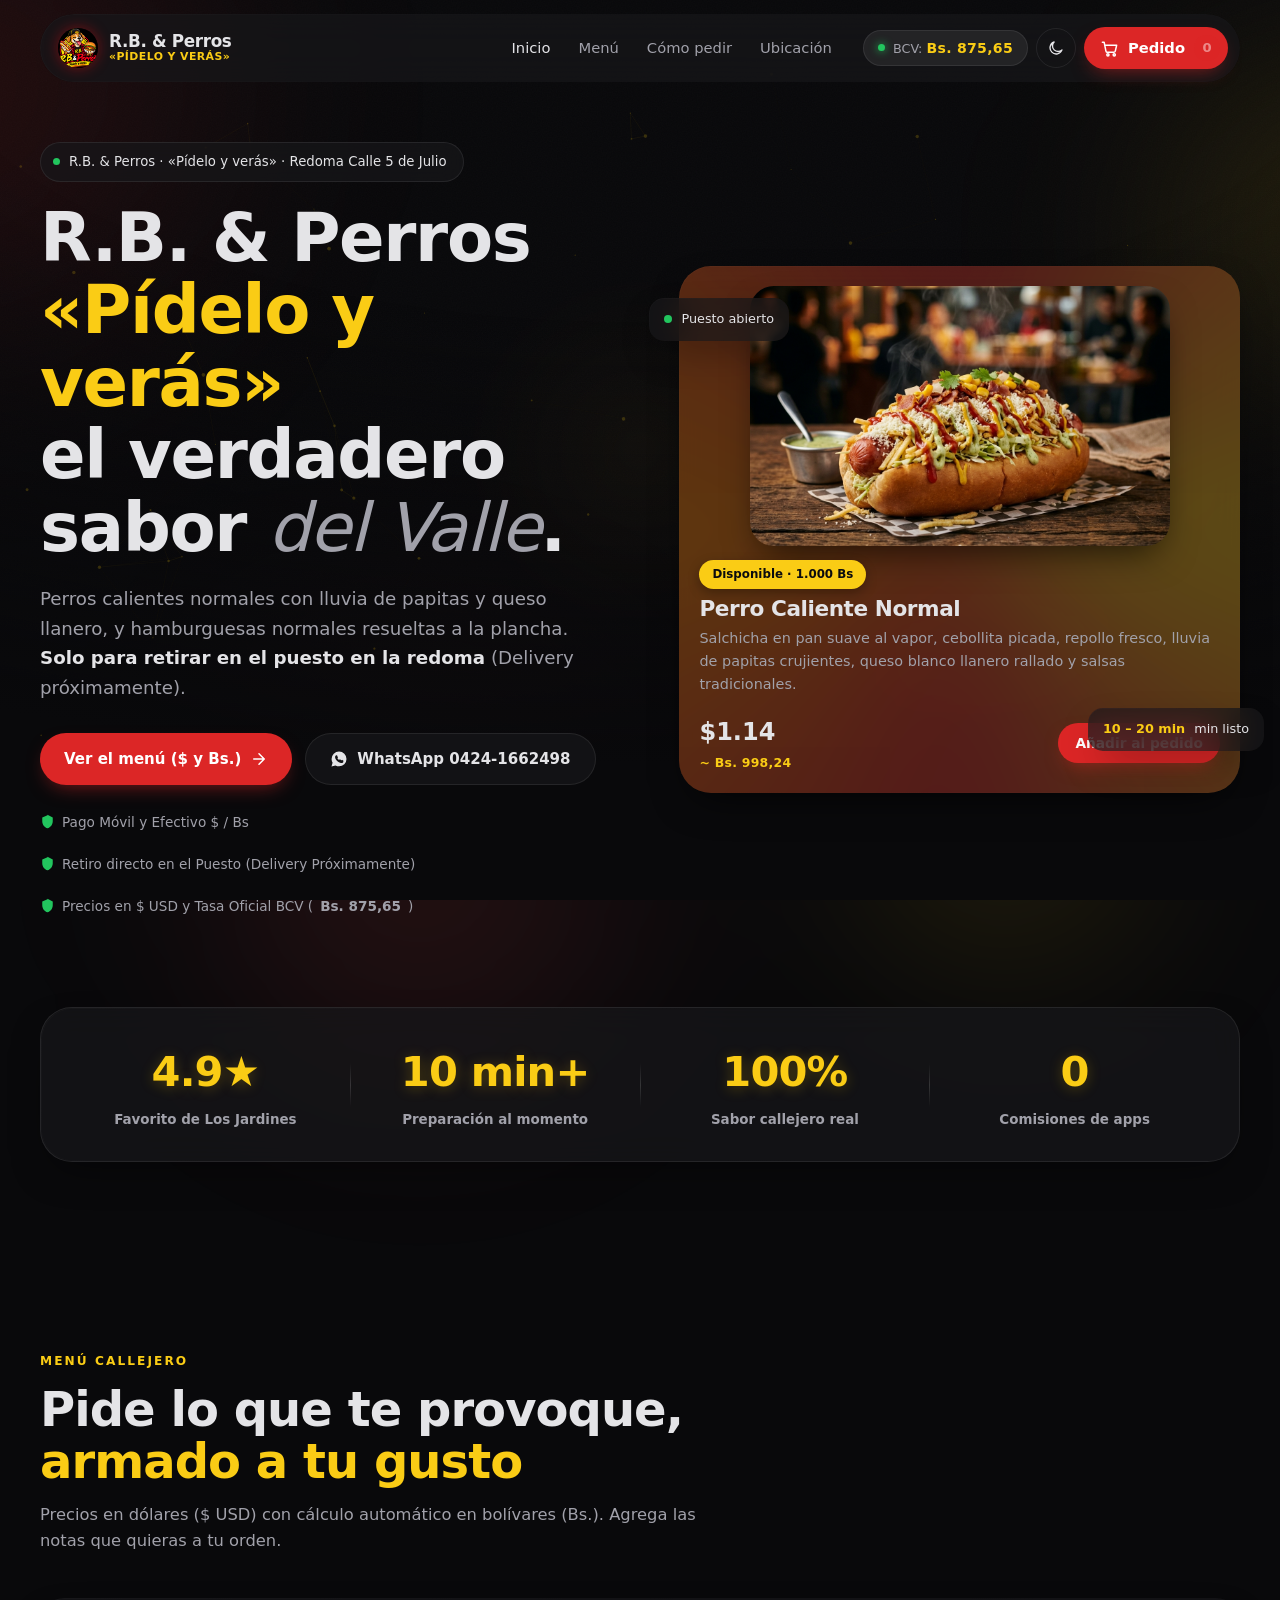
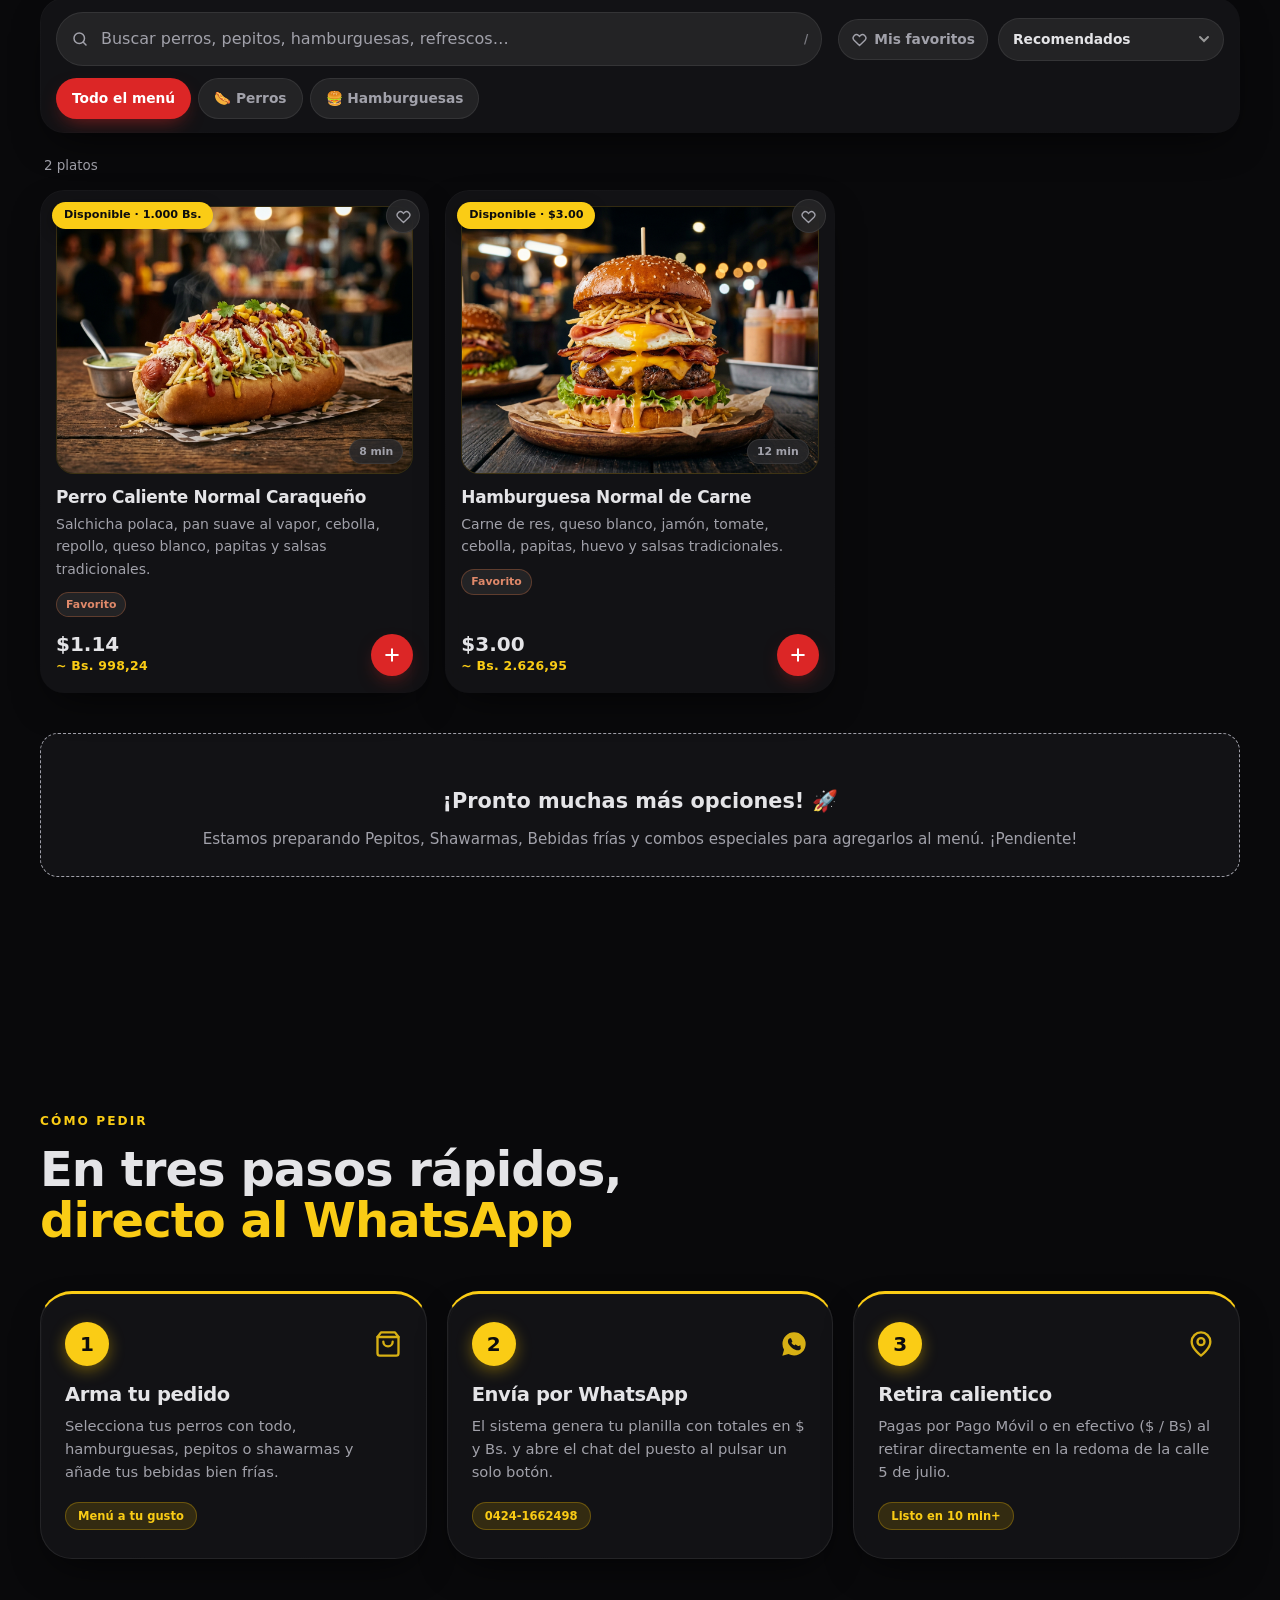
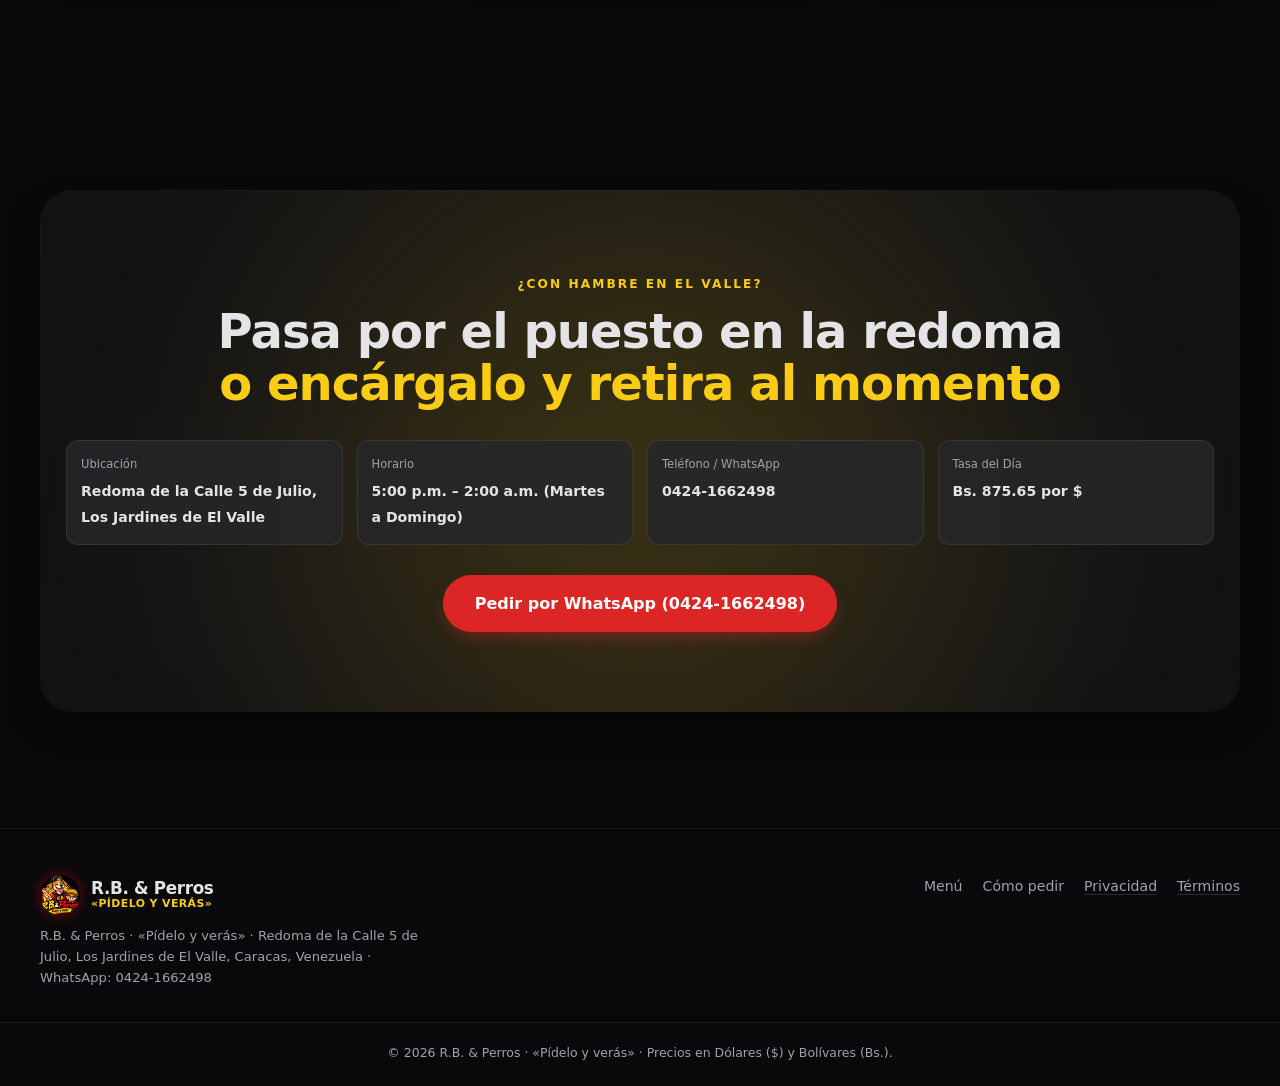
==== commit 230ba421: "Update index.html" ====
--- a/index.html
+++ b/index.html
@@ -220,6 +220,12 @@
         <p>Prueba con otro término o quita los filtros.</p>
         <button class="btn btn--sm btn--ghost" id="resetFilters">Ver todo el menú</button>
       </div>
+
+      <!-- Aviso de Próximamente -->
+      <div style="margin-top: 40px; text-align: center; padding: 24px; background: var(--glass); border-radius: var(--r-md); border: 1px dashed var(--muted);">
+        <h4 style="color: var(--text); font-family: var(--font-display); font-size: 1.3rem; margin-bottom: 8px;">¡Pronto muchas más opciones! 🚀</h4>
+        <p style="color: var(--muted); font-size: 0.95rem;">Estamos preparando Pepitos, Shawarmas, Bebidas frías y combos especiales para agregarlos al menú. ¡Pendiente!</p>
+      </div>
     </div>
   </section>
 
--- a/css/styles.css
+++ b/css/styles.css
@@ -376,27 +376,6 @@
   transition: box-shadow .4s, background .4s;
 }
 .nav.is-stuck .nav__inner { box-shadow: var(--shadow); background: var(--glass-2); }
-
-.store-status {
-  padding: 8px 12px;
-  background: var(--glass-2);
-  border-bottom: 1px solid var(--stroke);
-  text-align: center;
-  font-size: 0.85rem;
-  font-weight: 600;
-  color: var(--text);
-  backdrop-filter: blur(var(--blur-glass-sm));
-  transition: transform .45s var(--ease);
-}
-.store-status .status-indicator {
-  display: inline-block;
-  width: 10px;
-  height: 10px;
-  border-radius: 50%;
-  box-shadow: 0 0 8px currentColor;
-}
-.store-status.is-open .status-indicator { background: var(--a4); color: var(--a4); animation: pulse 2.2s infinite; }
-.store-status.is-closed .status-indicator { background: var(--a3); color: var(--a3); }
 
 .brand { display: flex; align-items: center; gap: 11px; font-family: var(--font-display); font-weight: 700; white-space: nowrap; cursor: pointer; user-select: none; }
 .brand__logo-img {
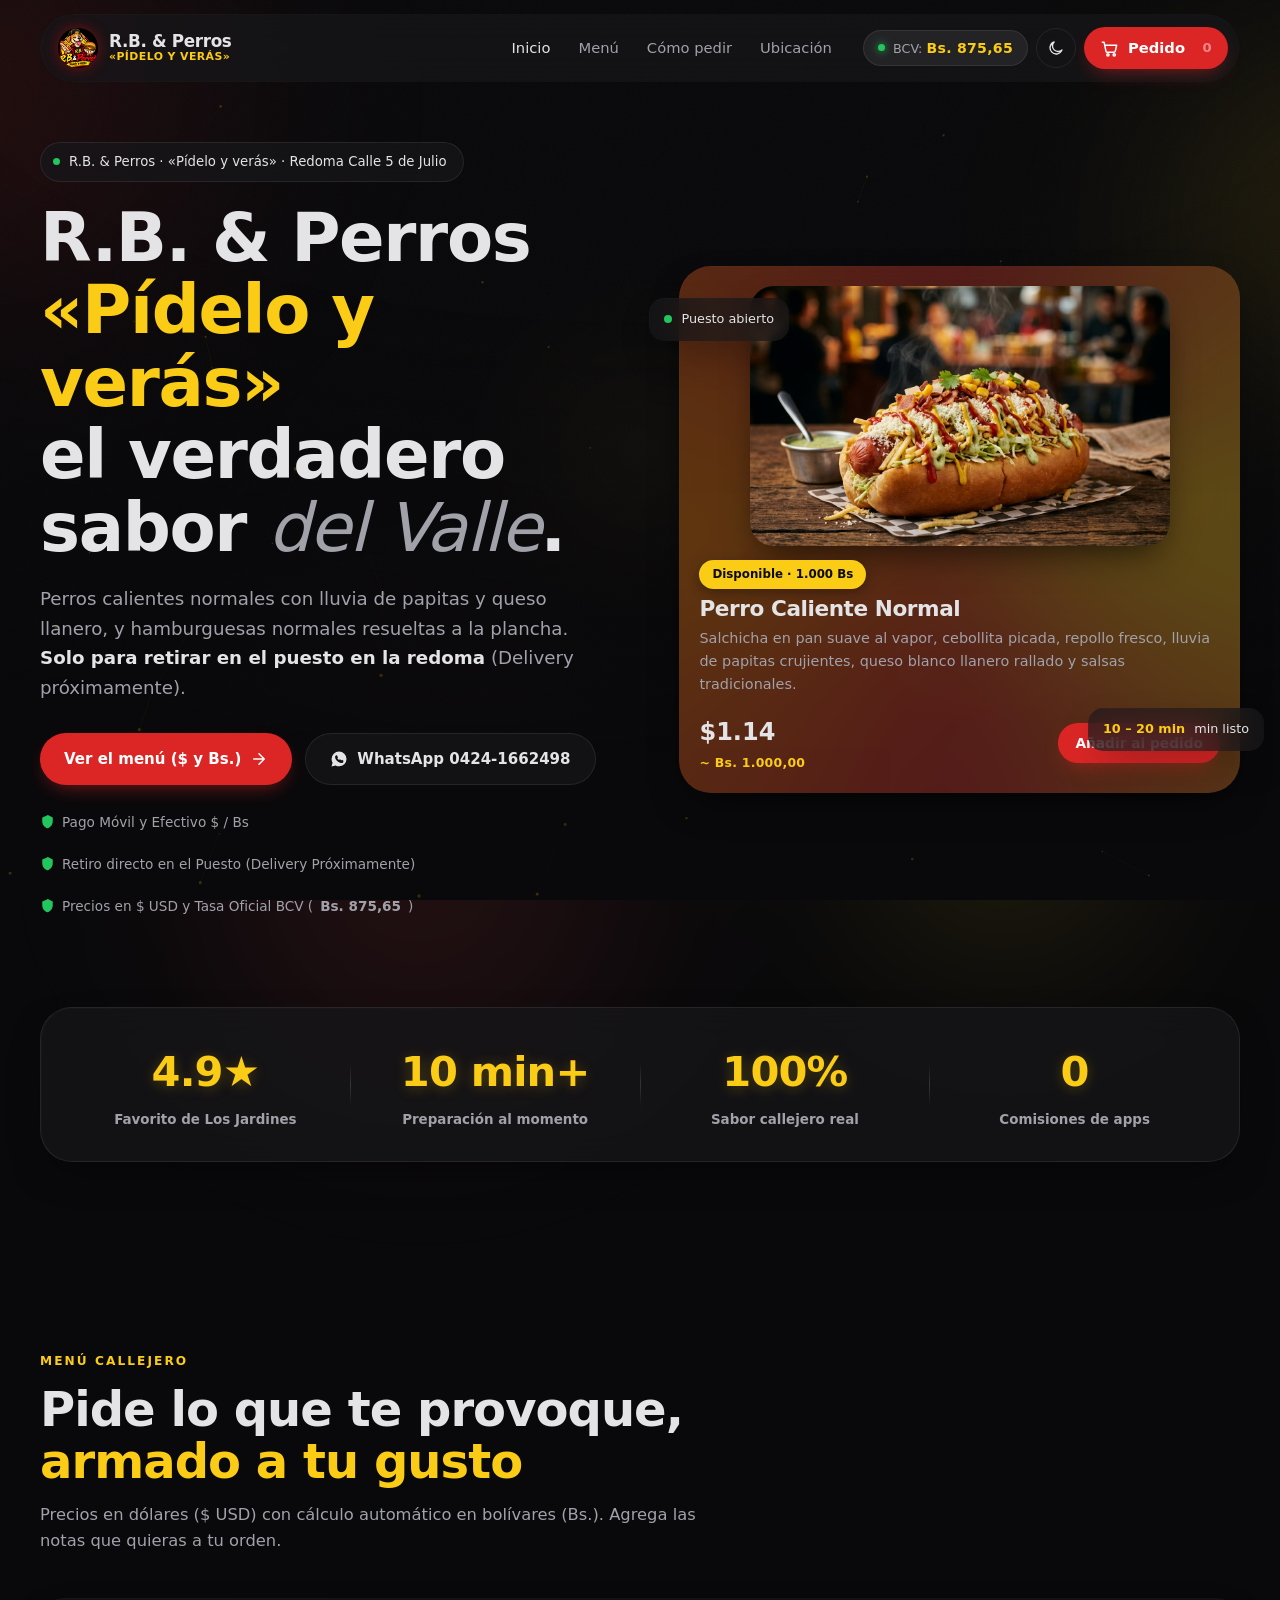
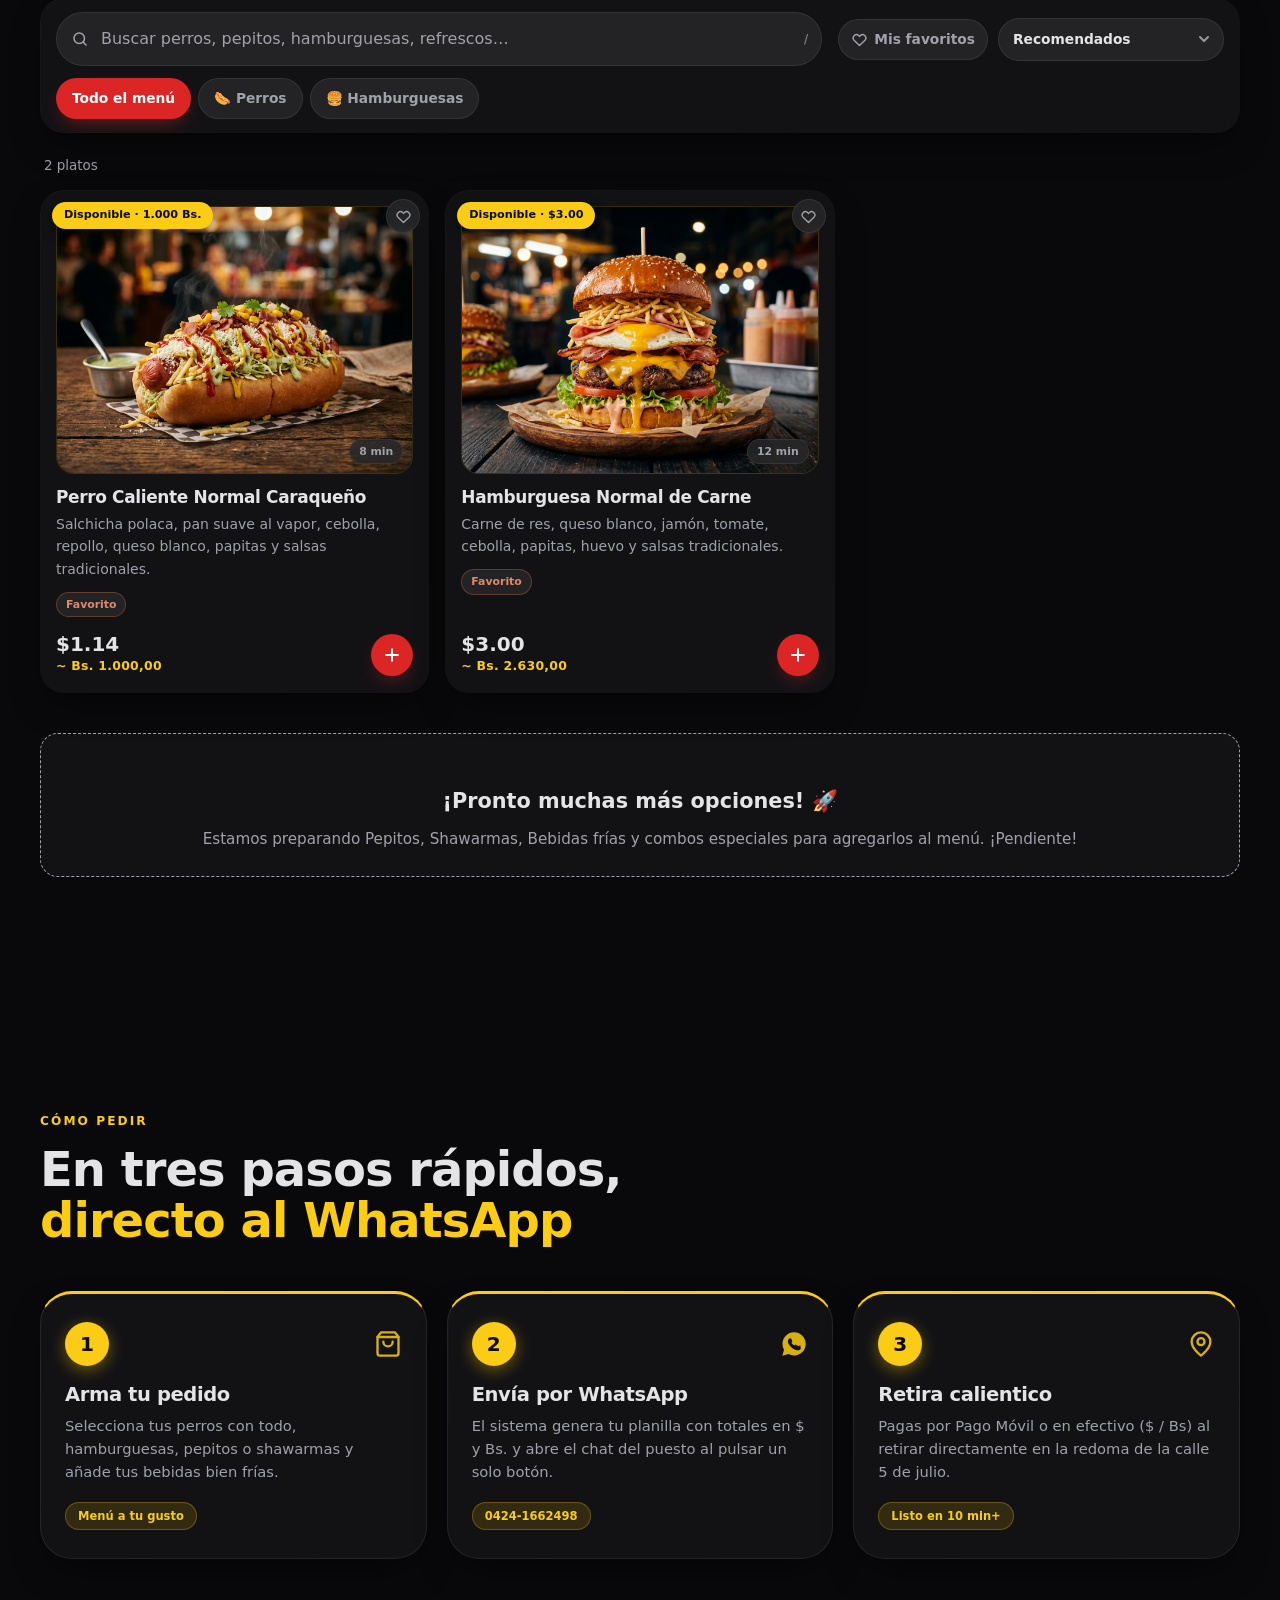
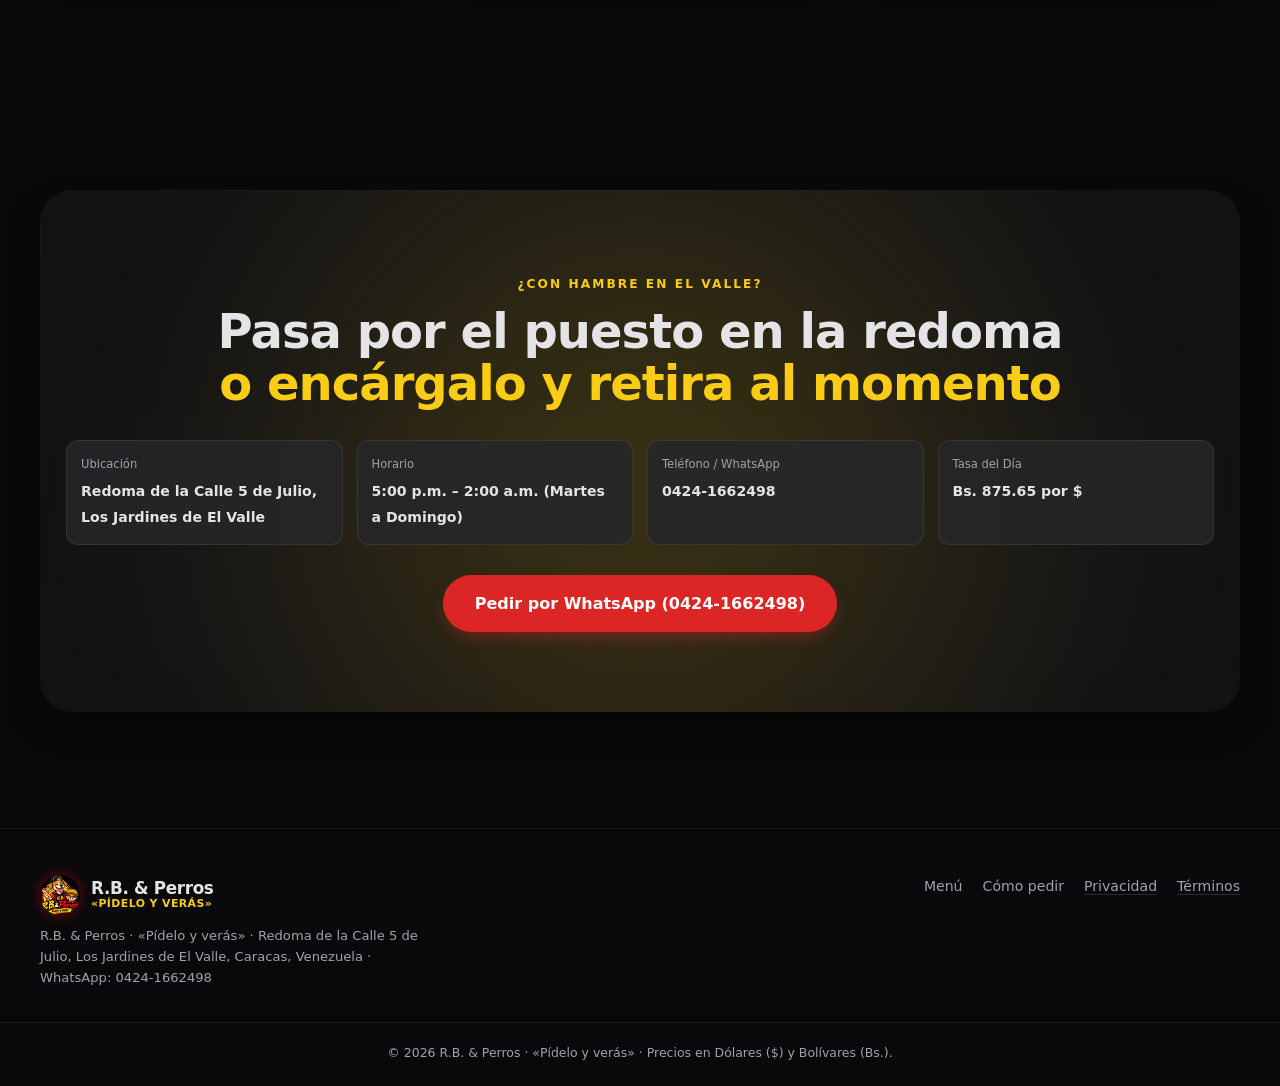
==== commit ba59303d: "Update index.html" ====
--- a/index.html
+++ b/index.html
@@ -145,8 +145,8 @@
           </div>
         </div>
 
-        <div class="float-card float-card--a glass">
-          <span class="dot dot--green"></span> Puesto abierto
+        <div class="float-card float-card--a glass" id="heroStoreStatus">
+          <span class="dot dot--green" id="heroStoreDot"></span> <span id="heroStoreText">Puesto abierto</span>
         </div>
         <div class="float-card float-card--b glass">
           <b id="heroEta">10–20</b> min listo
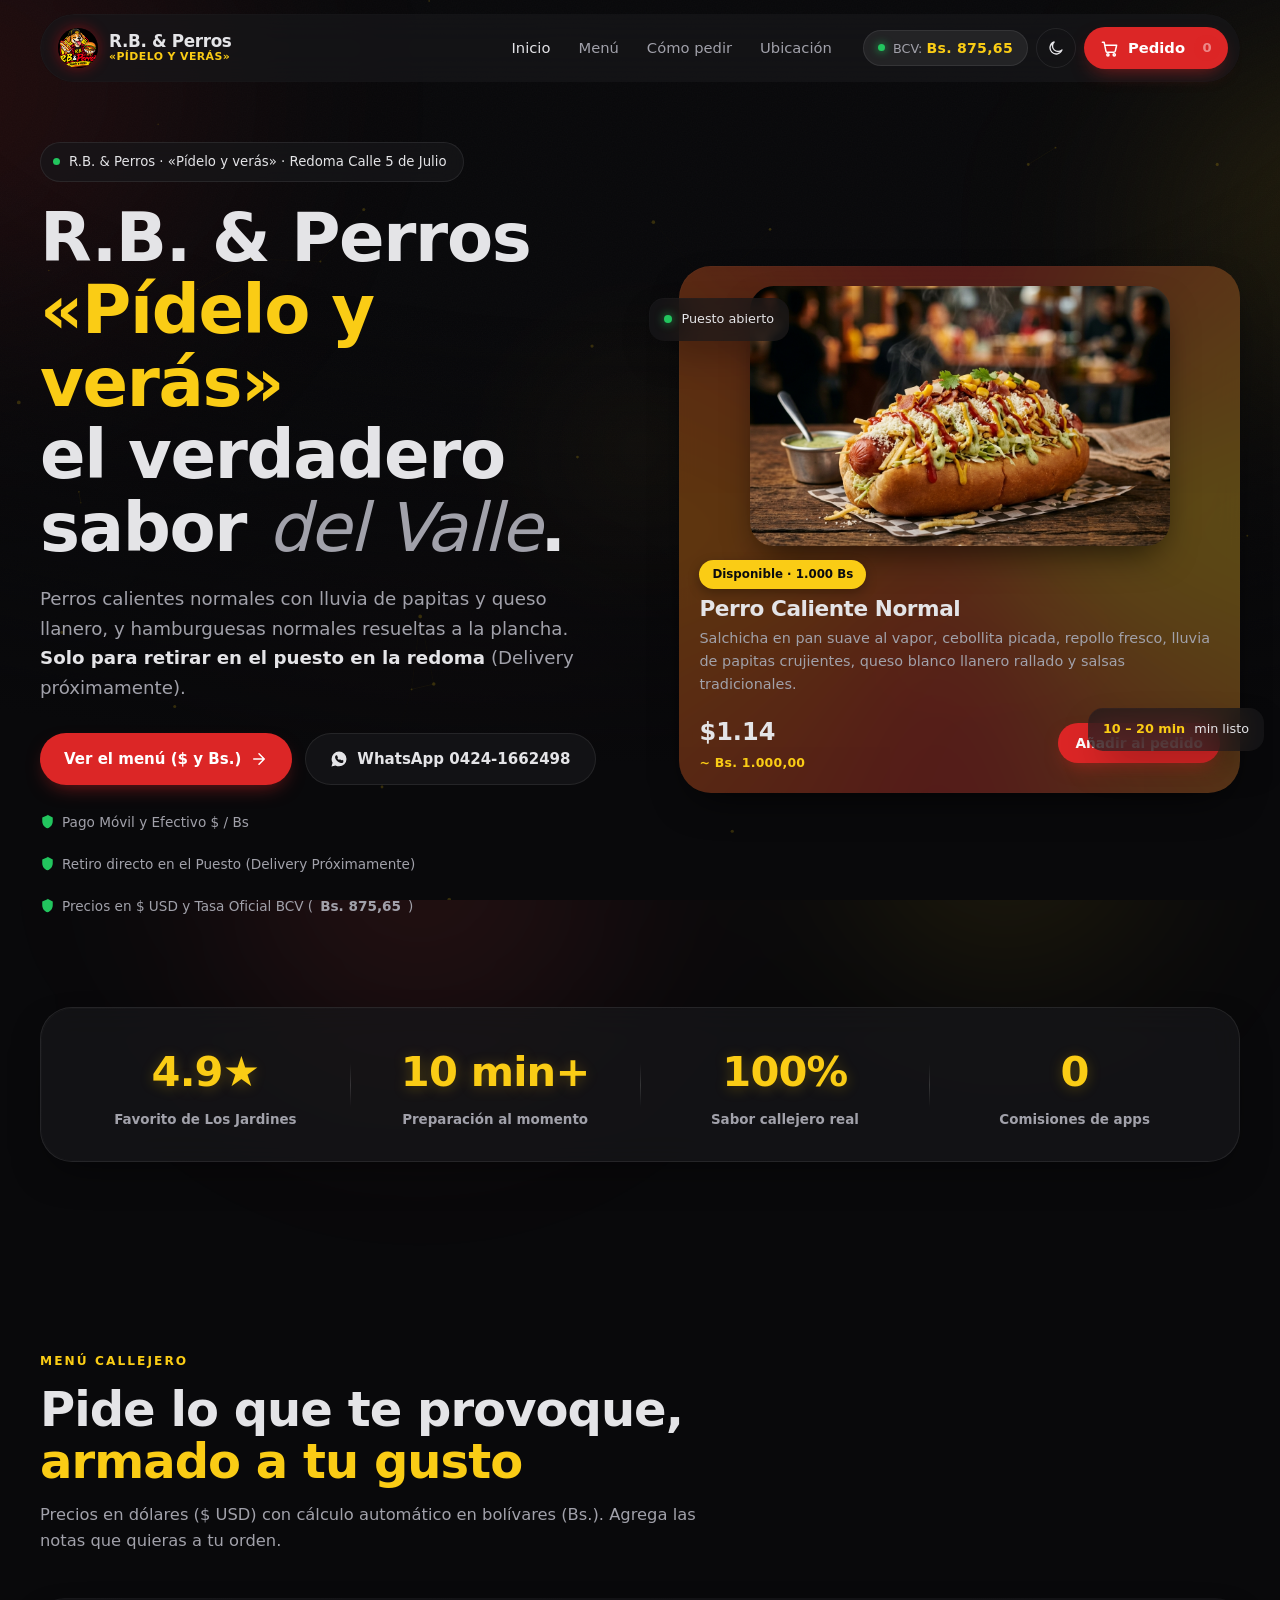
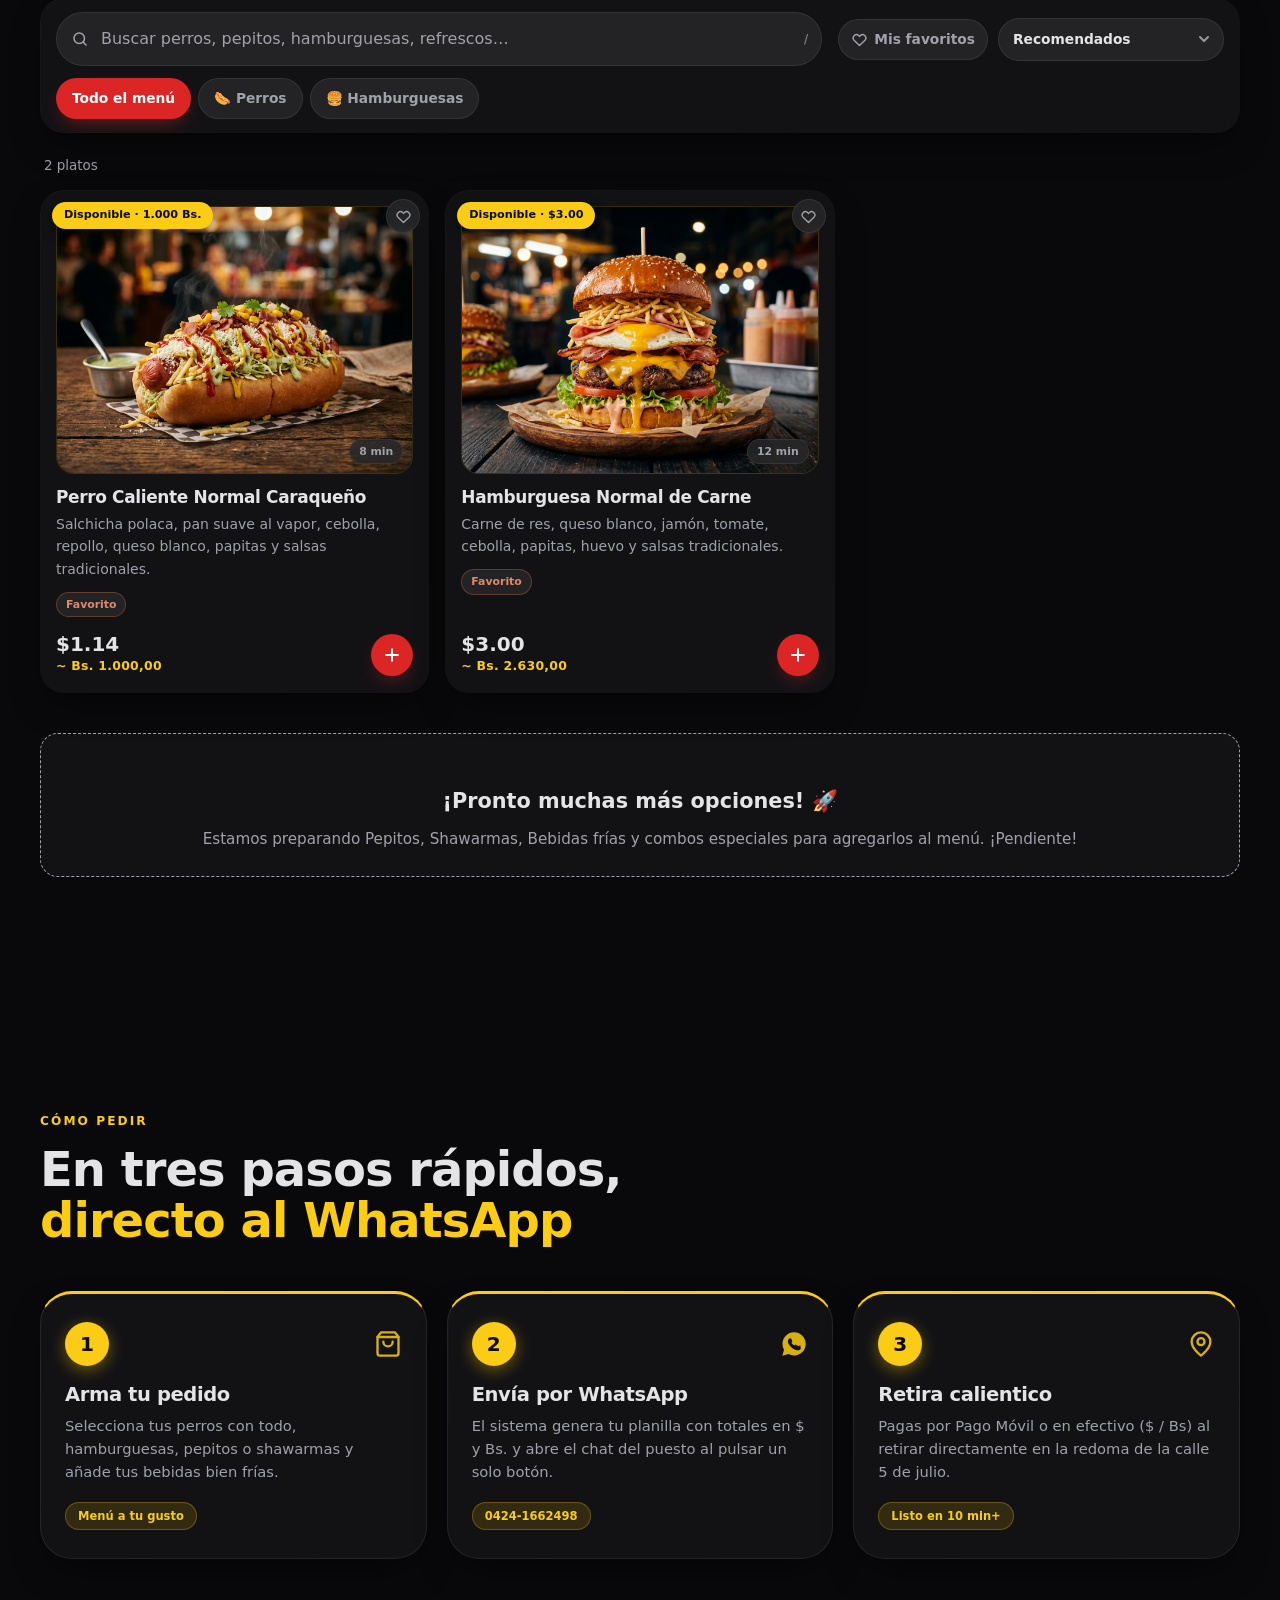
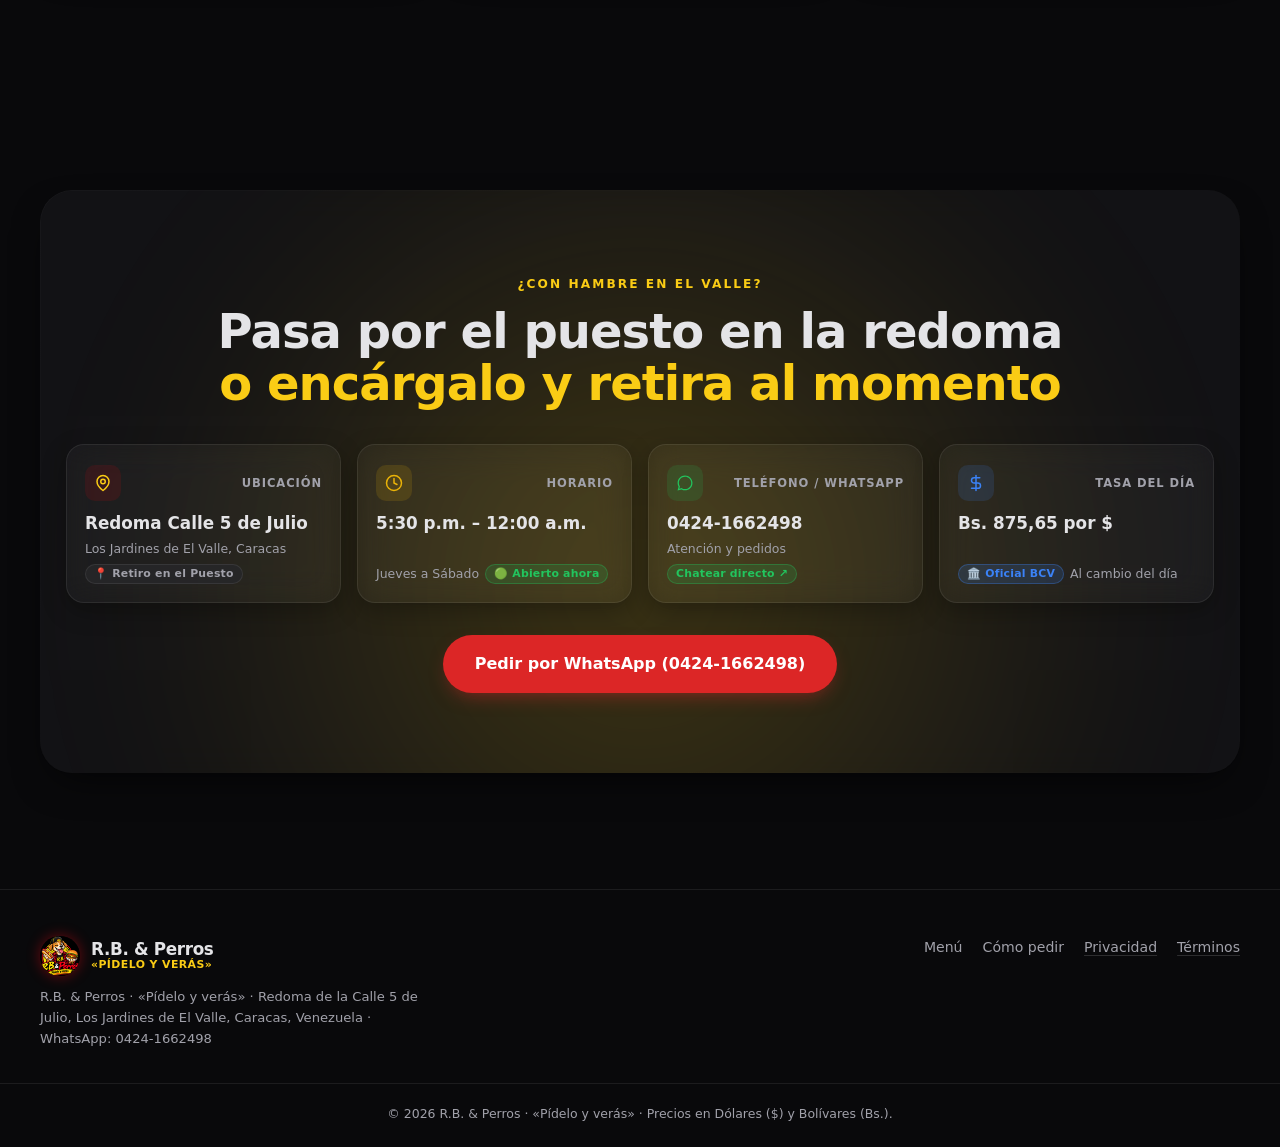
==== commit 445ca9da: "Update index.html" ====
--- a/index.html
+++ b/index.html
@@ -9,7 +9,7 @@
 <meta name="color-scheme" content="dark light">
 
 <!-- Privacidad y seguridad: cero dependencias externas, cero rastreadores -->
-<meta http-equiv="Content-Security-Policy" content="default-src 'self'; base-uri 'self'; object-src 'none'; img-src 'self' data:; style-src 'self' 'unsafe-inline'; script-src 'self' 'unsafe-inline'; connect-src 'self'; form-action 'self'; frame-src 'none'">
+<meta http-equiv="Content-Security-Policy" content="default-src 'self'; base-uri 'self'; object-src 'none'; img-src 'self' data:; style-src 'self' 'unsafe-inline'; script-src 'self' 'unsafe-inline'; connect-src 'self' https://ve.dolarapi.com; form-action 'self'; frame-src 'none'">
 
 <link rel="stylesheet" href="css/styles.css">
 <link rel="icon" href="assets/logo.svg" type="image/svg+xml">
--- a/css/styles.css
+++ b/css/styles.css
@@ -548,6 +548,8 @@
 .float-card--b { bottom: 8%; right: -24px; animation-delay: -3s; }
 .float-card b { font-family: var(--font-display); color: var(--a2); }
 .dot { width: 8px; height: 8px; border-radius: 50%; background: var(--a4); animation: pulse 2.4s infinite; }
+.dot--green { background: #22c55e !important; box-shadow: 0 0 10px rgba(34, 197, 94, 0.8) !important; }
+.dot--red { background: #ef4444 !important; box-shadow: 0 0 10px rgba(239, 68, 68, 0.8) !important; }
 @keyframes bob { 50% { transform: translateY(-13px); } }
 
 /* ---------- 8. BOTONES ---------- */
@@ -1031,15 +1033,75 @@
 @keyframes ctaGlow { 50% { opacity: .32; transform: translateX(-50%) scale(1.14); } }
 .cta > *:not(.cta__glow) { position: relative; z-index: 1; }
 .cta__grid {
-  display: grid; grid-template-columns: repeat(4, 1fr); gap: 14px;
-  margin: 30px 0 30px; text-align: left;
-}
-.cta__item {
-  padding: 14px; border-radius: var(--r-sm);
+  display: grid; grid-template-columns: repeat(4, 1fr); gap: 16px;
+  margin: 34px 0 32px; text-align: left;
+}
+.cta__card {
+  position: relative; display: flex; flex-direction: column; justify-content: space-between;
+  padding: 20px 18px 18px; border-radius: var(--r-md);
   background: var(--glass-2); border: 1px solid var(--stroke);
-}
-.cta__item small { display: block; font-size: .72rem; color: var(--muted); margin-bottom: 4px; }
-.cta__item b { font-size: .88rem; font-weight: 600; }
+  backdrop-filter: blur(16px); -webkit-backdrop-filter: blur(16px);
+  transition: transform .28s var(--ease), border-color .28s, box-shadow .28s, background .28s;
+  text-decoration: none; color: inherit;
+  box-shadow: 0 4px 16px rgba(0,0,0,.04);
+}
+[data-theme="dark"] .cta__card {
+  background: rgba(255, 255, 255, 0.03);
+  border: 1px solid rgba(255, 255, 255, 0.08);
+  box-shadow: 0 8px 24px rgba(0, 0, 0, 0.28);
+}
+.cta__card:hover {
+  transform: translateY(-4px);
+  border-color: rgba(229, 9, 20, 0.45);
+  box-shadow: 0 14px 30px -8px rgba(0, 0, 0, 0.35);
+  background: var(--surface-hover);
+}
+[data-theme="dark"] .cta__card:hover {
+  background: rgba(255, 255, 255, 0.06);
+  border-color: rgba(229, 9, 20, 0.65);
+}
+.cta__card--link { cursor: pointer; }
+.cta__card-head {
+  display: flex; align-items: center; justify-content: space-between; gap: 10px; margin-bottom: 12px;
+}
+.cta__card-icon {
+  display: inline-flex; align-items: center; justify-content: center;
+  width: 36px; height: 36px; border-radius: 10px; flex-shrink: 0;
+  background: rgba(229, 9, 20, 0.12); color: var(--a2);
+}
+.cta__card-icon svg { width: 18px; height: 18px; }
+.cta__card-icon--wa { background: rgba(34, 197, 94, 0.14); color: #22c55e; }
+.cta__card-icon--clock { background: rgba(234, 179, 8, 0.14); color: #eab308; }
+.cta__card-icon--rate { background: rgba(59, 130, 246, 0.14); color: #3b82f6; }
+.cta__card-label {
+  font-size: .72rem; font-weight: 700; text-transform: uppercase;
+  letter-spacing: .08em; color: var(--muted);
+}
+.cta__card-val {
+  font-family: var(--font-display); font-size: 1.05rem; font-weight: 700;
+  color: var(--text); line-height: 1.3; margin-bottom: 6px;
+}
+.cta__card-sub {
+  font-size: .78rem; color: var(--muted); line-height: 1.35;
+  display: flex; align-items: center; gap: 6px; flex-wrap: wrap; margin-top: auto;
+}
+.badge-mini {
+  display: inline-flex; align-items: center; gap: 4px; padding: 2px 8px;
+  font-size: .68rem; font-weight: 700; border-radius: 99px;
+  letter-spacing: .02em; background: var(--glass-2); border: 1px solid var(--stroke); color: var(--muted);
+}
+.badge-mini--green {
+  background: rgba(34, 197, 94, 0.16); color: #22c55e; border-color: rgba(34, 197, 94, 0.32);
+}
+.badge-mini--red {
+  background: rgba(239, 68, 68, 0.16); color: #ef4444; border-color: rgba(239, 68, 68, 0.32);
+}
+.badge-mini--wa {
+  background: rgba(34, 197, 94, 0.16); color: #22c55e; border-color: rgba(34, 197, 94, 0.32);
+}
+.badge-mini--bcv {
+  background: rgba(59, 130, 246, 0.16); color: #3b82f6; border-color: rgba(59, 130, 246, 0.32);
+}
 
 .foot { position: relative; border-top: 1px solid var(--stroke); padding: 46px 0 22px; }
 .foot__inner { display: flex; flex-wrap: wrap; gap: 24px; justify-content: space-between; align-items: flex-start; }
@@ -1439,9 +1501,12 @@
   .drawer { width: 100%; }
 }
 
+@media (max-width: 640px) {
+  .cta__grid { grid-template-columns: 1fr; }
+}
+
 @media (max-width: 420px) {
   .hero__cta .btn { width: 100%; }
-  .cta__grid { grid-template-columns: 1fr; }
 }
 
 /* ---------- 21. COMPATIBILIDAD Y RENDIMIENTO ----------
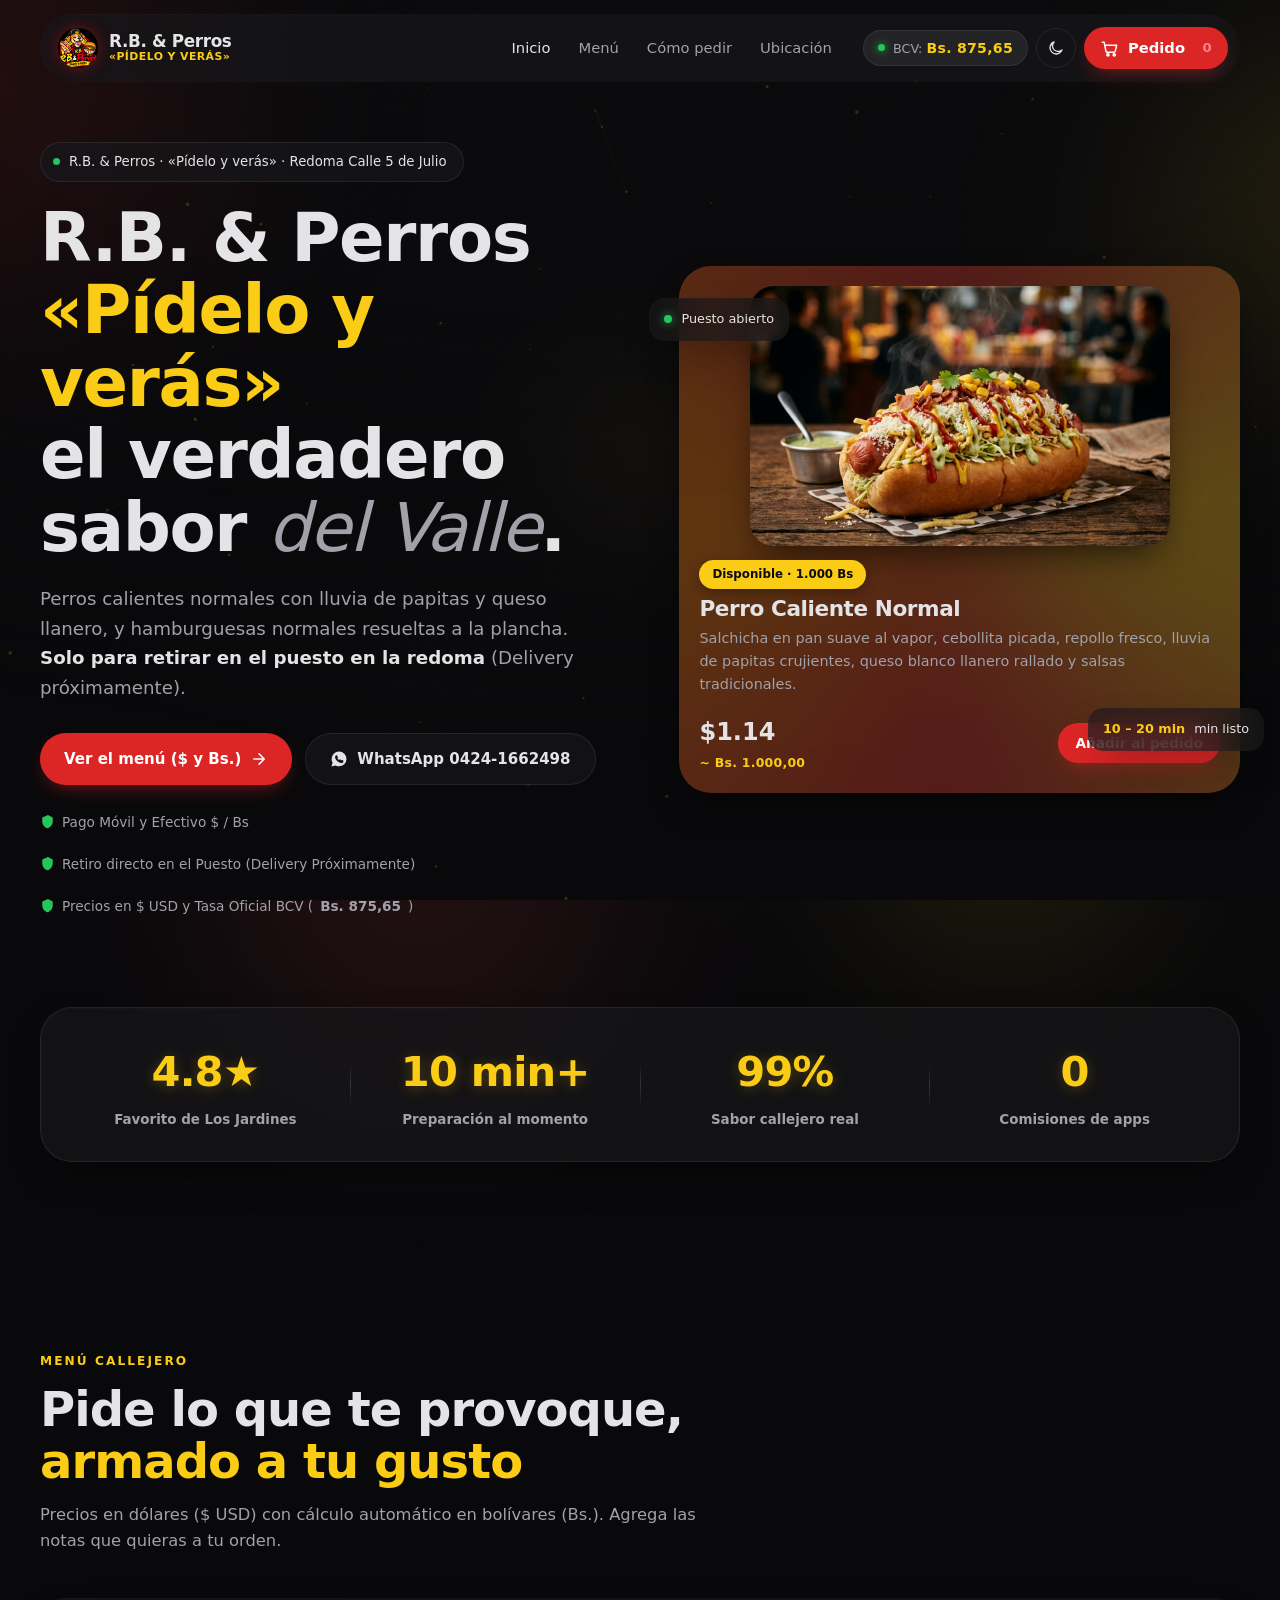
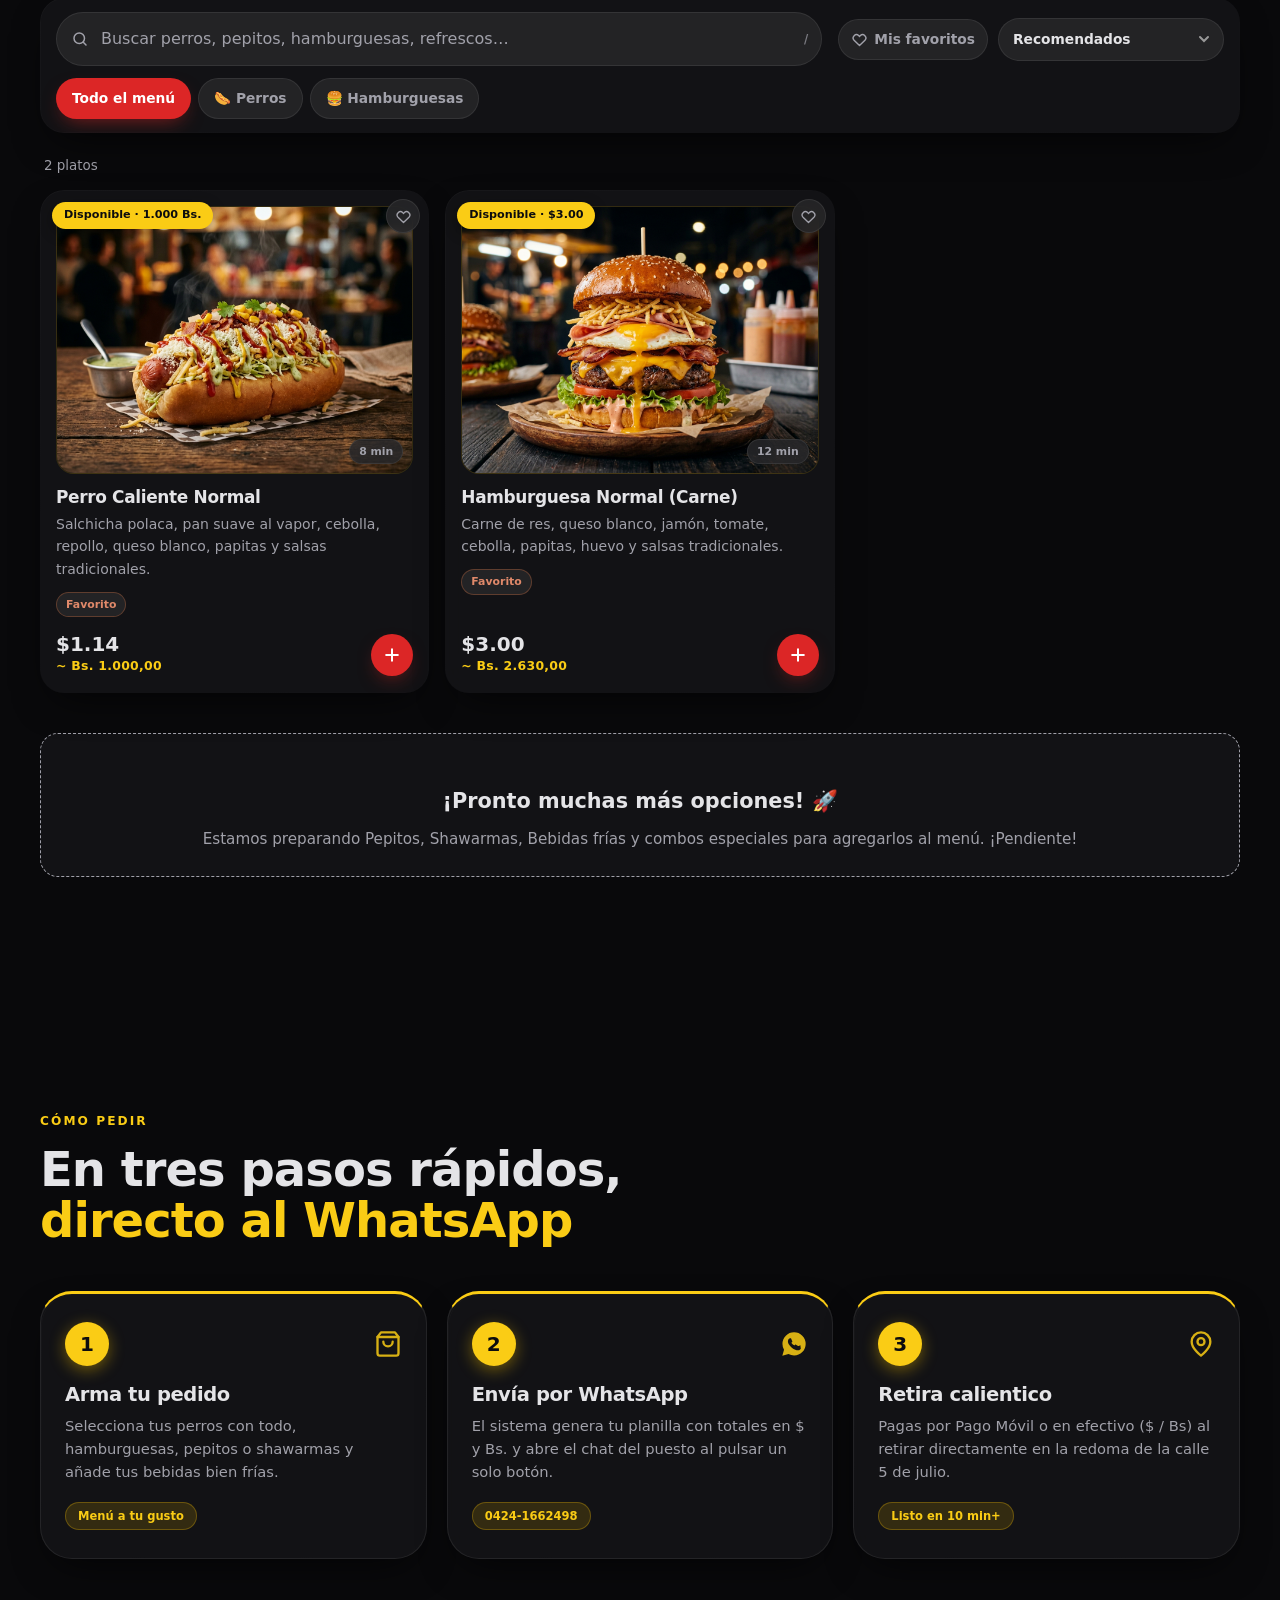
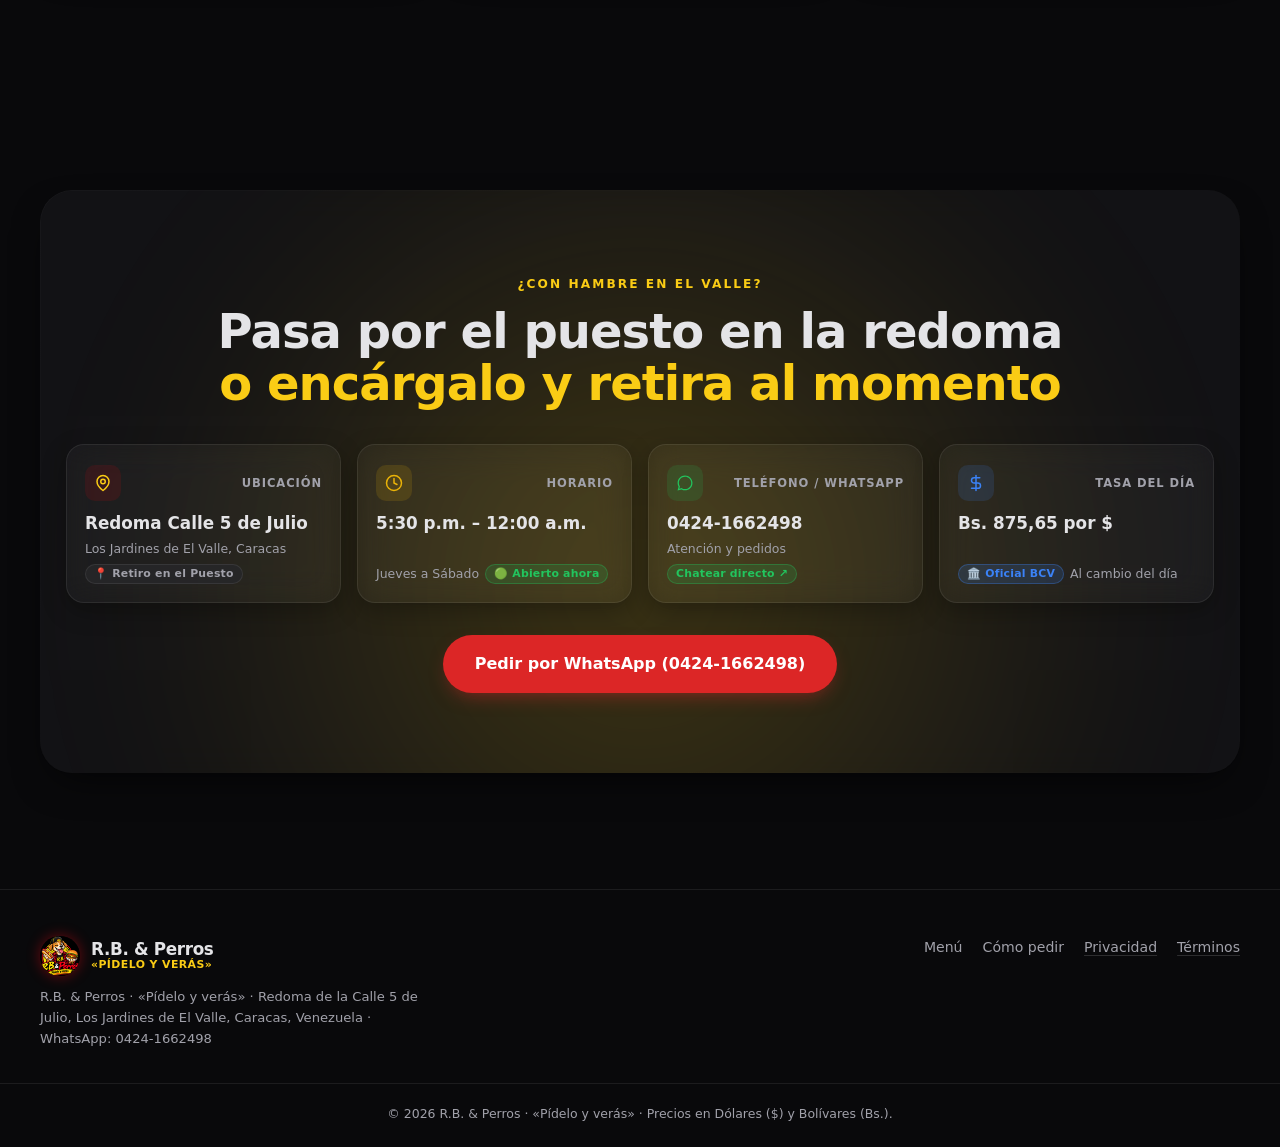
==== commit e8159e99: "Update index.html" ====
--- a/index.html
+++ b/index.html
@@ -3,10 +3,29 @@
 <head>
 <meta charset="UTF-8">
 <meta name="viewport" content="width=device-width, initial-scale=1">
-<title>R.B. & Perros — «Pídelo y verás» · Perros Calientes, Hamburguesas, Pepitos y Shawarmas · El Valle, Caracas</title>
-<meta name="description" content="R.B. & Perros «Pídelo y verás». Los mejores perros calientes con todo, hamburguesas, pepitos y shawarmas en la Redoma de la Calle 5 de Julio, Los Jardines de El Valle, Caracas. WhatsApp: 0424-1662498.">
+<title>R.B. & Perros — «Pídelo y verás» · Perros Calientes y Hamburguesas · El Valle, Caracas</title>
+<meta name="description" content="R.B. & Perros «Pídelo y verás». Los mejores perros calientes y hamburguesas en la Redoma de la Calle 5 de Julio, Los Jardines de El Valle, Caracas. WhatsApp: 0424-1662498.">
 <meta name="theme-color" content="#0b0b0e">
 <meta name="color-scheme" content="dark light">
+
+<!-- Open Graph / WhatsApp / Facebook Previews -->
+<meta property="og:type" content="website">
+<meta property="og:site_name" content="R.B. & Perros">
+<meta property="og:title" content="R.B. & Perros — «Pídelo y verás»">
+<meta property="og:description" content="Los mejores perros calientes y hamburguesas en la Redoma de la Calle 5 de Julio, Los Jardines de El Valle, Caracas. ¡Pide en línea y retira al momento!">
+<meta property="og:url" content="https://RanchoBurguer.github.io/rb-y-perros/">
+<meta property="og:image" content="https://RanchoBurguer.github.io/rb-y-perros/assets/og-image.jpg">
+<meta property="og:image:secure_url" content="https://RanchoBurguer.github.io/rb-y-perros/assets/og-image.jpg">
+<meta property="og:image:type" content="image/jpeg">
+<meta property="og:image:width" content="600">
+<meta property="og:image:height" content="600">
+<meta property="og:image:alt" content="R.B. & Perros - Logo Oficial">
+
+<!-- Twitter Card -->
+<meta name="twitter:card" content="summary_large_image">
+<meta name="twitter:title" content="R.B. & Perros — «Pídelo y verás»">
+<meta name="twitter:description" content="Comida rápida callejera caraqueña en Los Jardines de El Valle.">
+<meta name="twitter:image" content="https://RanchoBurguer.github.io/rb-y-perros/assets/og-image.jpg">
 
 <!-- Privacidad y seguridad: cero dependencias externas, cero rastreadores -->
 <meta http-equiv="Content-Security-Policy" content="default-src 'self'; base-uri 'self'; object-src 'none'; img-src 'self' data:; style-src 'self' 'unsafe-inline'; script-src 'self' 'unsafe-inline'; connect-src 'self' https://ve.dolarapi.com; form-action 'self'; frame-src 'none'">
@@ -316,6 +335,32 @@
   <svg viewBox="0 0 24 24" fill="none" stroke="currentColor" stroke-width="2" stroke-linecap="round" stroke-linejoin="round"><path d="m6 14 6-6 6 6"/></svg>
 </button>
 
+<!-- ===================== BARRA FLOTANTE DE PEDIDO (ACCESO RÁPIDO MÓVIL) ===================== -->
+<aside class="cart-float-bar" id="cartFloatBar" aria-label="Resumen de tu pedido" hidden>
+  <div class="cart-float-bar__card" id="cartFloatBtn">
+    <div class="cart-float-bar__left">
+      <div class="cart-float-bar__icon-wrap">
+        <svg viewBox="0 0 24 24" fill="none" stroke="currentColor" stroke-width="2.2" stroke-linecap="round" stroke-linejoin="round">
+          <path d="M3 4h2.2l2.3 11.2a2 2 0 0 0 2 1.6h7.8a2 2 0 0 0 2-1.55L21 8H6"/>
+          <circle cx="10" cy="20" r="1.4"/><circle cx="18" cy="20" r="1.4"/>
+        </svg>
+        <span class="cart-float-bar__badge" id="floatCartCount">0</span>
+      </div>
+      <div class="cart-float-bar__details">
+        <span class="cart-float-bar__title">Tu Pedido</span>
+        <span class="cart-float-bar__prices">
+          <strong id="floatCartUsd">$0.00</strong>
+          <small id="floatCartBs">· Bs. 0,00</small>
+        </span>
+      </div>
+    </div>
+    <button class="cart-float-bar__cta" type="button" aria-label="Ver mi pedido y pagar">
+      <span>Ver pedido</span>
+      <svg viewBox="0 0 24 24" fill="none" stroke="currentColor" stroke-width="2.5" stroke-linecap="round" stroke-linejoin="round"><path d="M5 12h14M12 5l7 7-7 7"/></svg>
+    </button>
+  </div>
+</aside>
+
 <!-- ===================== CARRITO / CHECKOUT / TICKET ===================== -->
 <div class="drawer-wrap" id="drawer" aria-hidden="true">
   <div class="drawer__back" data-close></div>
--- a/css/styles.css
+++ b/css/styles.css
@@ -1281,6 +1281,15 @@
 }
 [data-theme="dark"] .pay__note { color: #9CC49B; }
 .pay-note { margin-top: 12px; font-size: .82rem; color: var(--muted); padding: 12px 14px; border-radius: var(--r-sm); background: var(--glass); border: 1px solid var(--stroke); }
+.btn-copy-chip {
+  padding: 2px 9px; font-size: .72rem; font-weight: 700; border-radius: 99px;
+  background: var(--glass-2); border: 1px solid var(--stroke); color: var(--a2);
+  cursor: pointer; transition: all .2s;
+}
+.btn-copy-chip:hover {
+  background: var(--surface-hover); border-color: var(--a2); transform: scale(1.04);
+}
+.btn--xs { padding: 4px 10px; font-size: .74rem; font-weight: 700; border-radius: 99px; }
 
 .checkout__submit {
   margin-top: 24px; padding-top: 18px;
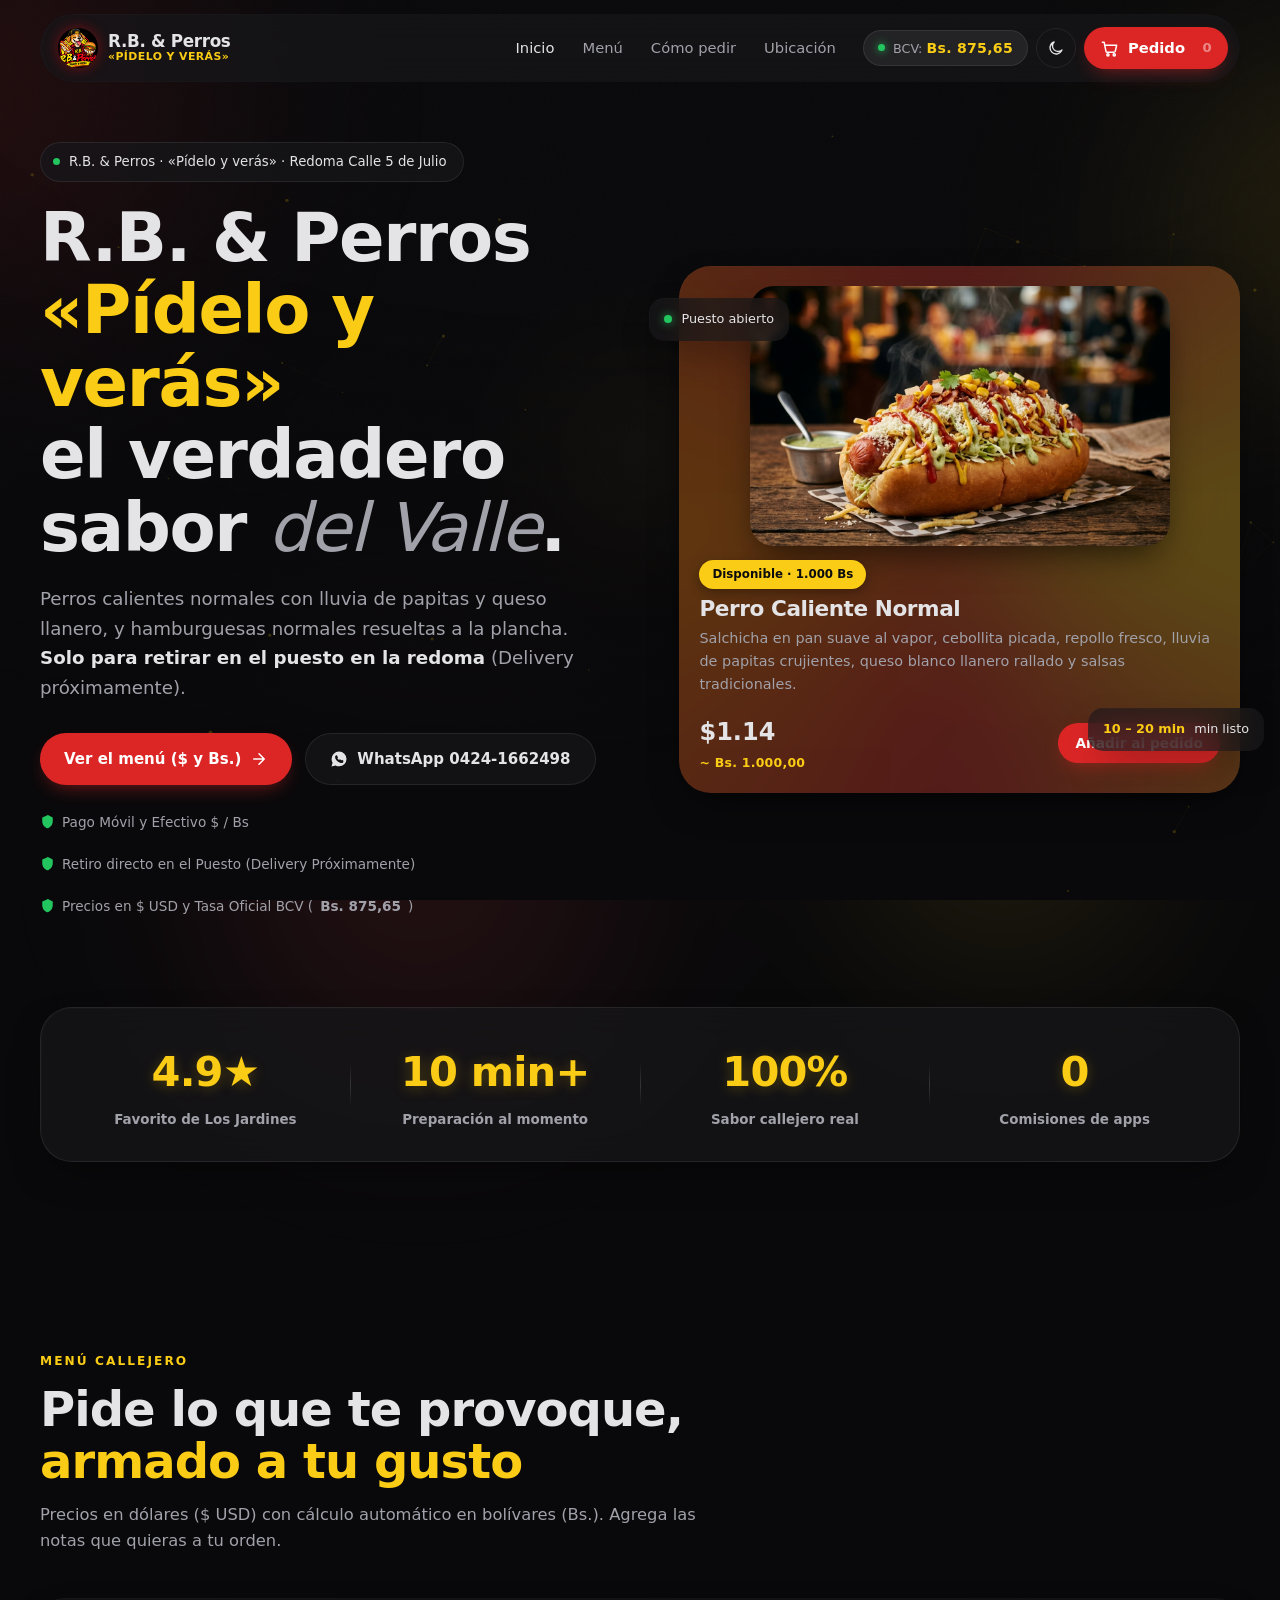
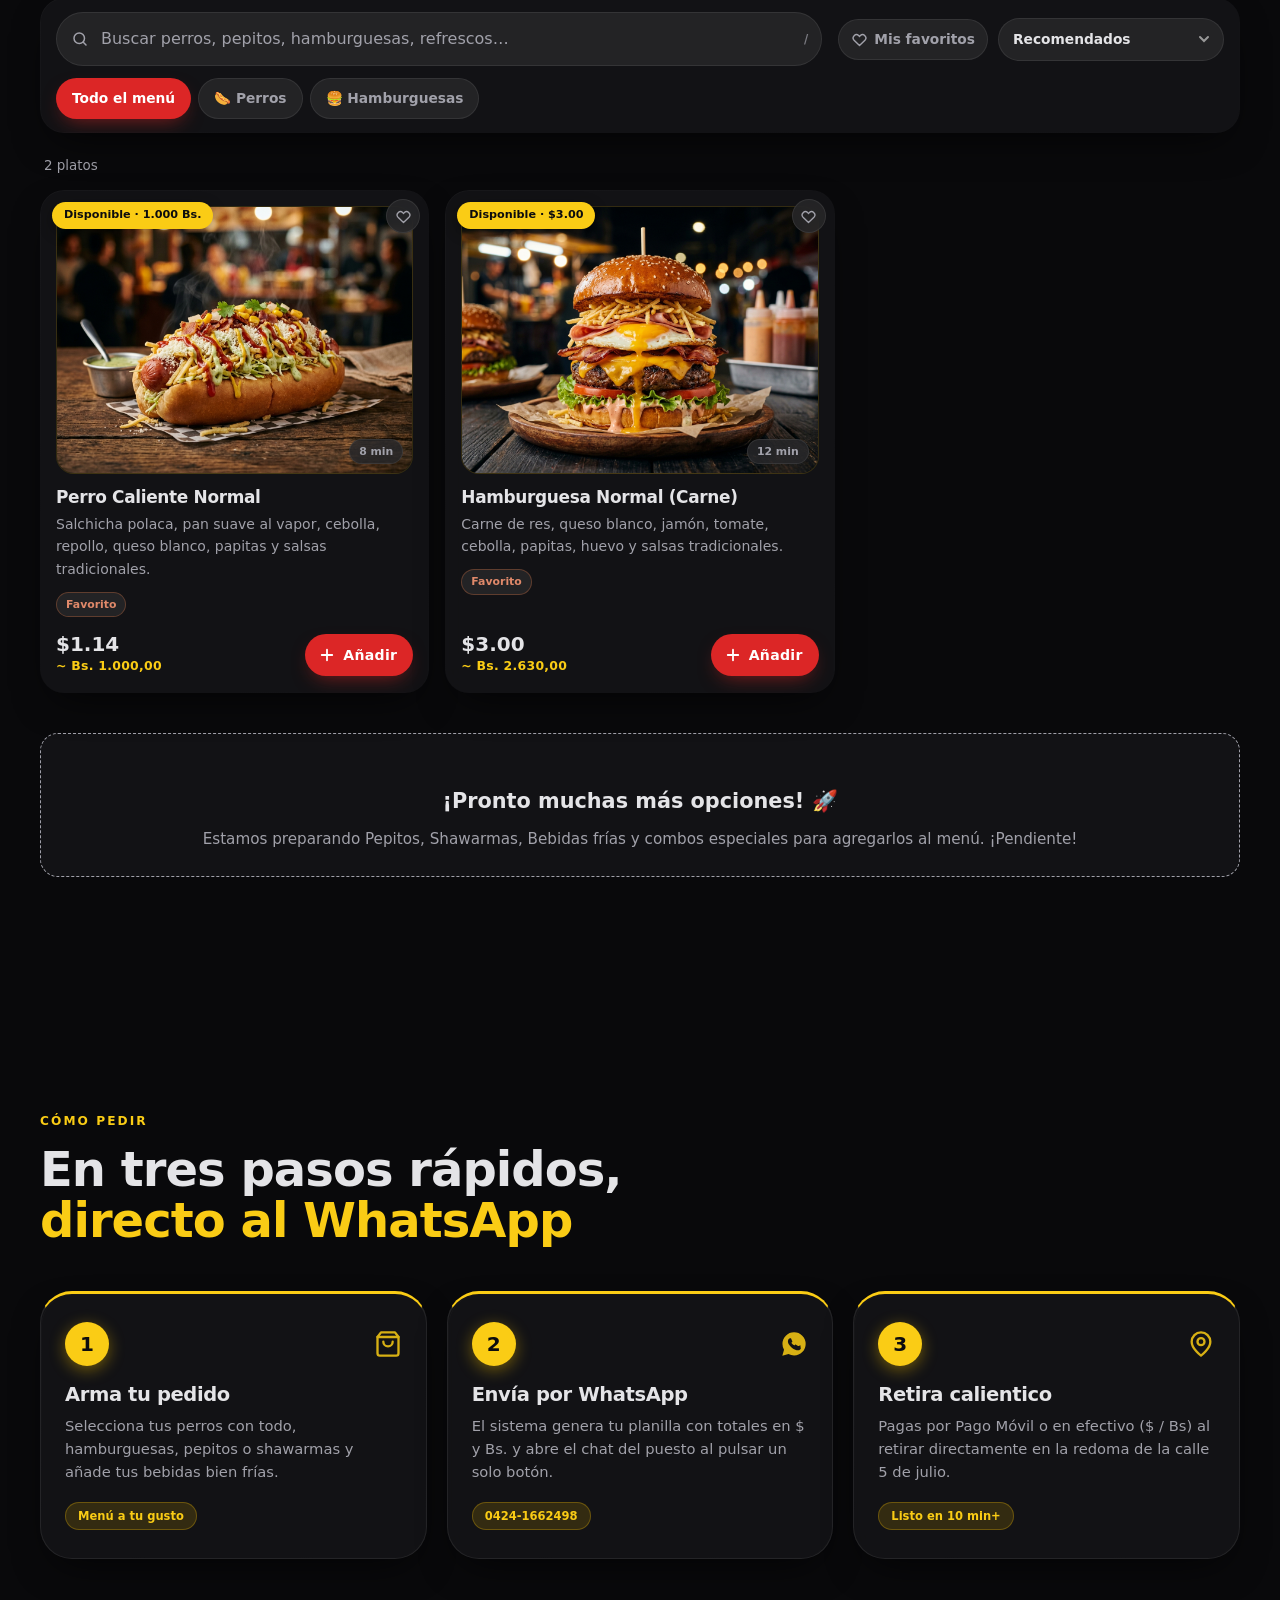
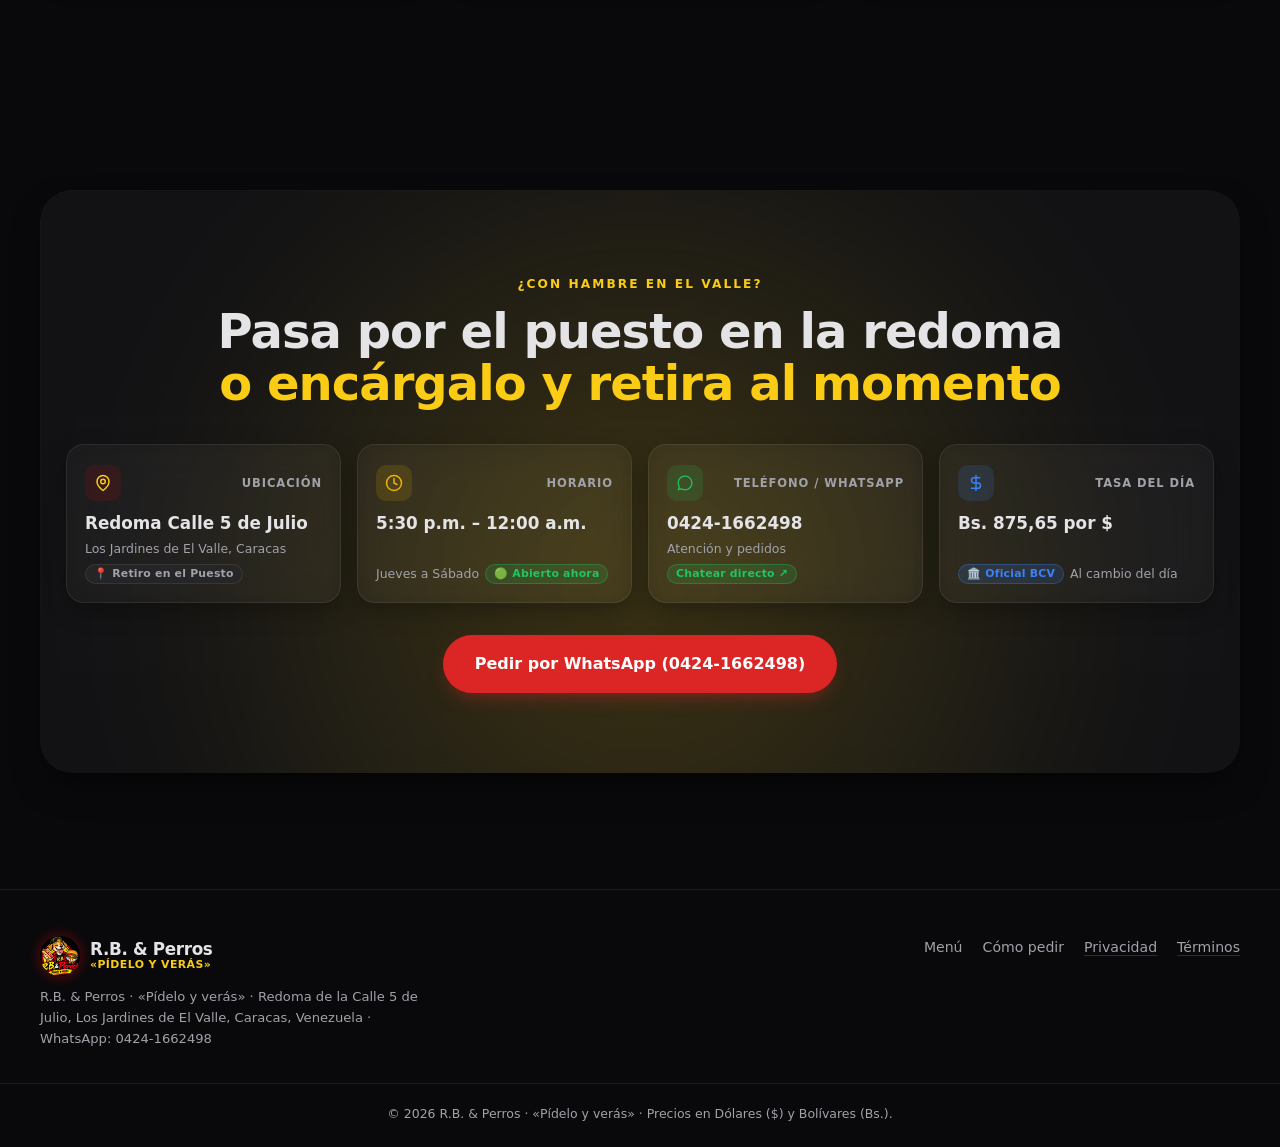
==== commit 3e990e4d: "Update index.html" ====
--- a/index.html
+++ b/index.html
@@ -378,12 +378,18 @@
     <div class="drawer__body">
       <!-- Vista 1: carrito -->
       <section class="view is-active" id="viewCart">
-        <div class="zone-row">
-          <label class="select select--full">
-            <span>Zona de entrega / Modalidad</span>
-            <select id="zone"></select>
-          </label>
-          <p class="zone-hint" id="zoneHint"></p>
+        <div class="cart-pickup-banner">
+          <svg viewBox="0 0 24 24" fill="none" stroke="currentColor" stroke-width="2" stroke-linecap="round" stroke-linejoin="round"><path d="M12 2a8 8 0 0 0-8 8c0 5.25 8 12 8 12s8-6.75 8-12a8 8 0 0 0-8-8z"/><circle cx="12" cy="10" r="3"/></svg>
+          <div>
+            <strong>Retiro en el Puesto</strong> · Redoma Calle 5 de Julio
+            <small>Listo en 10–20 min · Delivery próximamente</small>
+          </div>
+        </div>
+
+        <!-- Mantenemos elementos ocultos para compatibilidad con JS -->
+        <div class="zone-row sr" aria-hidden="true">
+          <select id="zone"></select>
+          <p id="zoneHint"></p>
         </div>
 
         <div class="freeship" id="freeship" hidden>
@@ -402,6 +408,17 @@
           </div>
           <p>Tu orden está vacía.</p>
           <button class="btn btn--sm btn--primary" data-close>Ver el menú</button>
+        </div>
+
+        <!-- Desglose y Cupón scrolleables para no asfixiar el espacio de los productos -->
+        <div class="cart-extras" id="cartExtras">
+          <div class="coupon">
+            <input type="text" id="couponInput" placeholder="Código de promo (ej: VALLE10)" aria-label="Código de descuento" autocomplete="off" spellcheck="false" maxlength="20">
+            <button class="btn btn--sm btn--ghost" id="couponApply">Aplicar</button>
+          </div>
+          <p class="coupon-ok" id="couponMsg" hidden></p>
+          <dl class="totals" id="totals"></dl>
+          <p class="fineprint">Tu pedido va directo a nuestro WhatsApp sin intermediarios.</p>
         </div>
       </section>
 
@@ -496,18 +513,22 @@
     </div>
 
     <!-- Pie del carrito -->
+    <!-- Pie del carrito (Barra horizontal compacta de acción) -->
     <footer class="drawer__foot" id="cartFoot">
-      <div class="coupon">
-        <input type="text" id="couponInput" placeholder="Código de promo (ej: VALLE10)" aria-label="Código de descuento" autocomplete="off" spellcheck="false" maxlength="20">
-        <button class="btn btn--sm btn--ghost" id="couponApply">Aplicar</button>
-      </div>
-      <p class="coupon-ok" id="couponMsg" hidden></p>
-
-      <dl class="totals" id="totals"></dl>
-
-      <button class="btn btn--primary btn--full" id="toCheckout" data-magnetic>Continuar con el pedido</button>
+      <div class="cart-foot__summary">
+        <div class="cart-foot__total-box">
+          <span class="cart-foot__total-label">Total a pagar:</span>
+          <div class="cart-foot__prices">
+            <strong id="cartFootTotalUsd">$0.00</strong>
+            <small id="cartFootTotalBs">· Bs. 0,00</small>
+          </div>
+        </div>
+        <button class="btn btn--primary" id="toCheckout" data-magnetic>
+          <span>Continuar</span>
+          <svg viewBox="0 0 24 24" fill="none" stroke="currentColor" stroke-width="2.4" stroke-linecap="round" stroke-linejoin="round"><path d="M5 12h14M12 5l7 7-7 7"/></svg>
+        </button>
+      </div>
       <p class="min-aviso" id="minAviso" hidden></p>
-      <p class="fineprint">Tu pedido va directo a nuestro WhatsApp sin intermediarios.</p>
     </footer>
   </aside>
 </div>
--- a/css/styles.css
+++ b/css/styles.css
@@ -370,14 +370,15 @@
 .nav { position: fixed; top: 14px; left: 0; right: 0; z-index: 100; transition: transform .45s var(--ease); }
 .nav.is-hidden { transform: translateY(-170%); }
 .nav__inner {
-  display: flex; align-items: center; gap: 18px;
+  display: flex; align-items: center; justify-content: space-between; gap: 14px;
   height: var(--nav-h); padding: 0 12px 0 18px;
   border-radius: 99px; box-shadow: none;
   transition: box-shadow .4s, background .4s;
+  max-width: 100%;
 }
 .nav.is-stuck .nav__inner { box-shadow: var(--shadow); background: var(--glass-2); }
 
-.brand { display: flex; align-items: center; gap: 11px; font-family: var(--font-display); font-weight: 700; white-space: nowrap; cursor: pointer; user-select: none; }
+.brand { display: flex; align-items: center; gap: 10px; font-family: var(--font-display); font-weight: 700; white-space: nowrap; cursor: pointer; user-select: none; min-width: 0; flex-shrink: 1; }
 .brand__logo-img {
   width: 40px; height: 40px;
   object-fit: contain; border-radius: 50%;
@@ -408,9 +409,9 @@
 .nav__links a:hover { color: var(--text); background: var(--glass-2); }
 .nav__links a.is-hl { color: var(--text); }
 
-.nav__actions { display: flex; align-items: center; gap: 8px; }
+.nav__actions { display: flex; align-items: center; gap: 8px; flex-shrink: 0; }
 .icon-btn {
-  position: relative; width: 40px; height: 40px;
+  position: relative; width: 40px; height: 40px; flex-shrink: 0;
   display: grid; place-items: center;
   border-radius: 50%; border: 1px solid var(--stroke);
   overflow: hidden; transition: border-color .3s, background .3s;
@@ -423,7 +424,7 @@
 [data-theme="light"] .ico--moon { opacity: 0; transform: rotate(90deg) scale(.4); }
 
 .nav__tasa {
-  display: inline-flex; align-items: center; gap: 8px;
+  display: inline-flex; align-items: center; gap: 8px; flex-shrink: 0;
   padding: 6px 14px; border-radius: 99px;
   background: var(--glass-2); border: 1px solid var(--stroke);
   font-size: .8rem; color: var(--muted); cursor: default;
@@ -444,7 +445,7 @@
 
 .cart-btn {
   position: relative;
-  display: flex; align-items: center; gap: 9px;
+  display: flex; align-items: center; gap: 9px; flex-shrink: 0;
   height: 42px; padding: 0 8px 0 16px;
   border-radius: 99px; font-size: .92rem; font-weight: 600;
   color: var(--btn-fg); background: var(--btn-bg);
@@ -851,22 +852,29 @@
 
 .addbtn {
   position: relative;
-  width: 42px; height: 42px; flex: none;
-  display: grid; place-items: center;
-  border-radius: 50%; color: var(--btn-fg);
+  display: inline-flex; align-items: center; justify-content: center; gap: 7px;
+  height: 42px; padding: 0 16px 0 13px; flex: none;
+  border-radius: 99px; color: var(--btn-fg);
   background: var(--btn-bg); box-shadow: var(--btn-shadow);
-  transition: transform .3s var(--ease), background .3s;
-}
-.addbtn svg { width: 20px; height: 20px; }
-.addbtn:hover { transform: scale(1.09); }
-.addbtn:active { transform: scale(.94); }
-.addbtn.is-added { background: var(--a4); color: #101F1A; box-shadow: 0 10px 22px -10px rgba(127,160,126,.9); }
+  font-family: var(--font-body); font-weight: 700; font-size: .88rem;
+  letter-spacing: .02em; cursor: pointer; user-select: none;
+  transition: transform .2s cubic-bezier(.34,1.56,.64,1), background .25s, box-shadow .25s;
+}
+.addbtn svg { width: 18px; height: 18px; transition: transform .2s; }
+.addbtn:hover { transform: translateY(-2px) scale(1.04); box-shadow: 0 8px 22px rgba(229, 9, 20, .45); }
+.addbtn:active, .addbtn.is-popping { transform: scale(.92); }
+.addbtn.is-added {
+  background: linear-gradient(135deg, #16a34a, #15803d);
+  color: #fff;
+  box-shadow: 0 6px 18px rgba(22, 163, 74, .45);
+}
+.addbtn__text { font-size: .88rem; font-weight: 700; }
 .addbtn__n {
-  position: absolute; top: -4px; right: -4px;
   min-width: 20px; height: 20px; padding: 0 5px;
   display: grid; place-items: center;
-  border-radius: 99px; font-size: .72rem; font-weight: 800;
-  background: var(--text); color: var(--bg);
+  border-radius: 99px; font-size: .75rem; font-weight: 800;
+  background: rgba(255,255,255,.28); color: #fff;
+  margin-left: 2px;
 }
 
 .empty { padding: 54px 26px; text-align: center; }
@@ -1498,6 +1506,240 @@
 }
 
 @media (max-width: 760px) {
+  /* Navbar móvil perfecto: ancho completo, sin desbordamiento ni cortes por curvas */
+  .nav {
+    top: 0 !important;
+    left: 0 !important;
+    right: 0 !important;
+    width: 100% !important;
+    padding: 0 !important;
+  }
+  .nav .container, .nav__inner {
+    width: 100% !important;
+    max-width: 100% !important;
+    margin: 0 !important;
+    border-radius: 0 0 16px 16px !important;
+    padding: 0 12px !important;
+    height: 56px !important;
+    box-sizing: border-box !important;
+    border-top: none !important;
+  }
+  .brand {
+    gap: 8px !important;
+    min-width: 0 !important;
+    flex-shrink: 1 !important;
+  }
+  .brand__logo-img {
+    width: 32px !important;
+    height: 32px !important;
+  }
+  .brand__text {
+    font-size: .88rem !important;
+    white-space: nowrap !important;
+    overflow: hidden !important;
+    text-overflow: ellipsis !important;
+  }
+  .brand__slogan { display: none !important; }
+  .nav__tasa { display: none !important; }
+  .nav__actions {
+    gap: 6px !important;
+    flex-shrink: 0 !important;
+  }
+  .icon-btn, .burger {
+    width: 34px !important;
+    height: 34px !important;
+    border-radius: 50% !important;
+  }
+  .icon-btn svg { width: 16px !important; height: 16px !important; }
+  .cart-btn {
+    width: 36px !important;
+    height: 36px !important;
+    padding: 0 !important;
+    display: grid !important;
+    place-items: center !important;
+    border-radius: 50% !important;
+    position: relative !important;
+  }
+  .cart-btn svg { width: 17px !important; height: 17px !important; }
+  .cart-btn__label { display: none !important; }
+  .cart-btn__badge {
+    position: absolute !important;
+    top: -4px !important;
+    right: -4px !important;
+    min-width: 18px !important;
+    height: 18px !important;
+    padding: 0 4px !important;
+    font-size: .68rem !important;
+    font-weight: 800 !important;
+    border-radius: 99px !important;
+  }
+
+  /* Drawer móvil compacto y ajustado (evita que se vea gigante) */
+  .drawer {
+    width: 100% !important;
+    max-width: 100vw !important;
+    height: 100% !important;
+    height: 100dvh !important;
+    border-radius: 0 !important;
+  }
+  .drawer__head {
+    padding: 12px 14px !important;
+    min-height: 50px !important;
+    gap: 8px !important;
+  }
+  .drawer__head h2 {
+    font-size: 1.02rem !important;
+  }
+  .drawer__head .icon-btn, .drawer__backbtn {
+    width: 34px !important;
+    height: 34px !important;
+  }
+  .drawer__head .icon-btn svg, .drawer__backbtn svg {
+    width: 16px !important;
+    height: 16px !important;
+  }
+  .drawer__body {
+    padding: 12px 12px 16px !important;
+    overscroll-behavior: contain !important;
+  }
+  .drawer__foot {
+    padding: 10px 12px 14px !important;
+    box-shadow: 0 -4px 16px rgba(0,0,0,0.3) !important;
+  }
+
+  /* Items del carrito compactos */
+  .cart-list { gap: 8px !important; }
+  .cline {
+    grid-template-columns: 46px 1fr auto !important;
+    gap: 8px !important;
+    padding: 8px 10px !important;
+    border-radius: 12px !important;
+  }
+  .cline img {
+    width: 46px !important;
+    height: 36px !important;
+    border-radius: 6px !important;
+  }
+  .cline__body strong {
+    font-size: .84rem !important;
+    line-height: 1.25 !important;
+  }
+  .cline__body small {
+    font-size: .72rem !important;
+  }
+  .cline__right {
+    gap: 4px !important;
+  }
+  .cline__right b {
+    font-size: .84rem !important;
+  }
+  .cline__del {
+    font-size: 1.1rem !important;
+    padding: 0 2px !important;
+  }
+  .stepper {
+    margin-top: 4px !important;
+    gap: 0 !important;
+  }
+  .stepper button {
+    width: 24px !important;
+    height: 24px !important;
+    font-size: .95rem !important;
+  }
+  .stepper span {
+    min-width: 20px !important;
+    font-size: .78rem !important;
+  }
+
+  /* Zona y cupones */
+  .zone-row { margin-bottom: 10px !important; }
+  .zone-row label { font-size: .78rem !important; }
+  .zone-row select { padding: 8px 10px !important; font-size: .82rem !important; border-radius: 10px !important; }
+  .zone-hint { font-size: .74rem !important; margin-top: 4px !important; }
+  .coupon { gap: 6px !important; }
+  .coupon input { padding: 8px 12px !important; font-size: .8rem !important; height: 36px !important; }
+  .coupon button { padding: 0 12px !important; height: 36px !important; font-size: .78rem !important; }
+
+  /* Totales compactos */
+  .totals { margin: 8px 0 !important; }
+  .totals > div { padding: 2px 0 !important; font-size: .8rem !important; }
+  .totals__total {
+    margin-top: 4px !important;
+    padding-top: 6px !important;
+    font-size: .88rem !important;
+  }
+  .totals__total dd {
+    font-size: 1.1rem !important;
+  }
+  #toCheckout {
+    height: 44px !important;
+    padding: 0 16px !important;
+    font-size: .9rem !important;
+    border-radius: 99px !important;
+  }
+  .fineprint {
+    font-size: .68rem !important;
+    margin-top: 6px !important;
+  }
+
+  /* Formulario Checkout compacto */
+  .fieldset { margin-bottom: 12px !important; }
+  .fieldset legend { font-size: .74rem !important; margin-bottom: 8px !important; }
+  .field { margin-bottom: 10px !important; }
+  .field input {
+    padding: 14px 12px 6px !important;
+    font-size: .88rem !important;
+    border-radius: 10px !important;
+  }
+  .field label {
+    top: 11px !important;
+    left: 12px !important;
+    font-size: .82rem !important;
+  }
+  .field input:focus + label,
+  .field input:not(:placeholder-shown) + label {
+    transform: translateY(-7px) scale(.75) !important;
+  }
+  .check { font-size: .76rem !important; }
+
+  /* Métodos de Pago compactos */
+  .pays { gap: 6px !important; }
+  .pay {
+    padding: 8px 10px !important;
+    gap: 8px !important;
+    border-radius: 10px !important;
+  }
+  .pay__ico {
+    width: 30px !important;
+    height: 30px !important;
+    border-radius: 8px !important;
+  }
+  .pay__ico svg { width: 16px !important; height: 16px !important; }
+  .pay__body strong { font-size: .82rem !important; }
+  .pay__body small { font-size: .7rem !important; }
+  .pay__note { font-size: .62rem !important; padding: 2px 6px !important; }
+  .pay-note { padding: 8px 10px !important; font-size: .74rem !important; border-radius: 10px !important; }
+  .btn-copy-chip { padding: 2px 7px !important; font-size: .68rem !important; }
+
+  /* Submit y Ticket */
+  .checkout__submit { margin-top: 12px !important; padding-top: 10px !important; gap: 8px !important; }
+  .checkout__submit .btn--primary { height: 44px !important; padding: 0 16px !important; font-size: .88rem !important; }
+  .checkout__submit .btn--ghost { height: 36px !important; font-size: .78rem !important; }
+  .ticket__ok { width: 42px !important; height: 42px !important; margin-bottom: 8px !important; }
+  .ticket__ok svg { width: 20px !important; height: 20px !important; }
+  .ticket__head h3 { font-size: .98rem !important; }
+  .ticket__head p { font-size: .78rem !important; }
+  .ticket__text { padding: 10px 12px !important; font-size: .66rem !important; max-height: 200px !important; }
+  #waSend { height: 44px !important; font-size: .9rem !important; padding: 0 16px !important; }
+  .receipt { margin-top: 12px !important; padding: 10px !important; }
+  .receipt__head { gap: 8px !important; margin-bottom: 8px !important; }
+  .receipt__ico { width: 30px !important; height: 30px !important; }
+  .receipt__head h3 { font-size: .88rem !important; }
+  .receipt__text { padding: 8px 10px !important; font-size: .64rem !important; max-height: 200px !important; }
+  .ticket__minor { gap: 6px !important; margin-top: 8px !important; }
+  .ticket__minor .btn { font-size: .7rem !important; padding: 5px 8px !important; }
+
+  /* Resto del layout en móvil */
   .menu-grid, .bento, .bento--4, .steps { grid-template-columns: 1fr; }
   .metrics { grid-template-columns: 1fr 1fr; gap: 26px 16px; }
   .divider { display: none; }
@@ -1507,7 +1749,6 @@
   .consent__acts .btn { flex: 1; }
   .toasts { left: 12px; right: 12px; bottom: 12px; max-width: none; }
   .to-top { right: 12px; bottom: 12px; }
-  .drawer { width: 100%; }
 }
 
 @media (max-width: 640px) {
@@ -1516,6 +1757,164 @@
 
 @media (max-width: 420px) {
   .hero__cta .btn { width: 100%; }
+}
+
+@media (max-width: 380px) {
+  .nav .container, .nav__inner { padding: 0 8px !important; }
+  .brand__text { font-size: .84rem !important; }
+  .brand__logo-img { width: 28px !important; height: 28px !important; }
+  .icon-btn, .burger { width: 32px !important; height: 32px !important; }
+  .cart-btn { width: 34px !important; height: 34px !important; }
+}
+
+/* ---------- 20. BARRA FLOTANTE DE PEDIDO (MOBILE & DESKTOP) ---------- */
+.cart-float-bar {
+  position: fixed;
+  left: 50%;
+  bottom: 16px;
+  transform: translate(-50%, 150%);
+  width: min(480px, calc(100vw - 24px));
+  z-index: 150;
+  opacity: 0;
+  pointer-events: none;
+  transition: transform .4s cubic-bezier(.16, 1, .3, 1), opacity .3s ease;
+}
+.cart-float-bar.is-visible {
+  transform: translate(-50%, 0);
+  opacity: 1;
+  pointer-events: auto;
+}
+.cart-float-bar__card {
+  display: flex;
+  align-items: center;
+  justify-content: space-between;
+  gap: 12px;
+  padding: 9px 12px 9px 15px;
+  border-radius: 99px;
+  background: rgba(14, 14, 18, 0.92);
+  -webkit-backdrop-filter: blur(24px) saturate(190%);
+  backdrop-filter: blur(24px) saturate(190%);
+  border: 1px solid rgba(255, 199, 0, 0.5);
+  box-shadow: 0 14px 40px -8px rgba(0, 0, 0, 0.85), 0 0 24px rgba(229, 9, 20, 0.35);
+  cursor: pointer;
+  user-select: none;
+  transition: transform .25s ease, border-color .3s, box-shadow .3s;
+}
+[data-theme="light"] .cart-float-bar__card {
+  background: rgba(255, 255, 255, 0.94);
+  border: 1px solid rgba(229, 9, 20, 0.4);
+  box-shadow: 0 14px 34px -8px rgba(0, 0, 0, 0.25), 0 0 20px rgba(255, 199, 0, 0.25);
+}
+.cart-float-bar__card:hover {
+  transform: translateY(-2px) scale(1.02);
+  border-color: var(--c-yellow);
+}
+.cart-float-bar__card:active {
+  transform: scale(0.98);
+}
+.cart-float-bar__left {
+  display: flex;
+  align-items: center;
+  gap: 12px;
+  min-width: 0;
+}
+.cart-float-bar__icon-wrap {
+  position: relative;
+  width: 42px;
+  height: 42px;
+  border-radius: 50%;
+  background: linear-gradient(135deg, var(--c-red), #b91c1c);
+  color: #fff;
+  display: grid;
+  place-items: center;
+  flex-shrink: 0;
+  box-shadow: 0 4px 12px rgba(229, 9, 20, 0.45);
+}
+.cart-float-bar__icon-wrap svg {
+  width: 20px;
+  height: 20px;
+}
+.cart-float-bar__badge {
+  position: absolute;
+  top: -4px;
+  right: -4px;
+  min-width: 20px;
+  height: 20px;
+  padding: 0 5px;
+  border-radius: 99px;
+  background: var(--c-yellow);
+  color: #0b0b0e;
+  font-size: 0.72rem;
+  font-weight: 800;
+  display: grid;
+  place-items: center;
+  box-shadow: 0 2px 6px rgba(0,0,0,0.4);
+}
+.cart-float-bar__details {
+  display: flex;
+  flex-direction: column;
+  line-height: 1.15;
+  min-width: 0;
+}
+.cart-float-bar__title {
+  font-size: 0.7rem;
+  font-weight: 700;
+  color: var(--muted);
+  text-transform: uppercase;
+  letter-spacing: 0.05em;
+}
+.cart-float-bar__prices {
+  display: flex;
+  align-items: baseline;
+  gap: 5px;
+  white-space: nowrap;
+}
+.cart-float-bar__prices strong {
+  font-family: var(--font-display);
+  font-size: 1.12rem;
+  color: var(--c-yellow);
+}
+[data-theme="light"] .cart-float-bar__prices strong {
+  color: var(--c-red);
+}
+.cart-float-bar__prices small {
+  font-size: 0.78rem;
+  color: var(--muted);
+  font-weight: 600;
+}
+.cart-float-bar__cta {
+  display: inline-flex;
+  align-items: center;
+  gap: 7px;
+  height: 40px;
+  padding: 0 16px;
+  border-radius: 99px;
+  background: linear-gradient(135deg, var(--c-red), #b91c1c);
+  color: #fff;
+  border: none;
+  font-family: var(--font-body);
+  font-size: 0.88rem;
+  font-weight: 700;
+  letter-spacing: 0.02em;
+  white-space: nowrap;
+  flex-shrink: 0;
+  box-shadow: 0 4px 14px rgba(229, 9, 20, 0.4);
+  cursor: pointer;
+  transition: transform .2s, box-shadow .2s;
+}
+.cart-float-bar__cta svg {
+  width: 15px;
+  height: 15px;
+  transition: transform .25s ease;
+}
+.cart-float-bar__card:hover .cart-float-bar__cta svg {
+  transform: translateX(4px);
+}
+body.has-cart-float .to-top {
+  bottom: 86px !important;
+}
+body.has-cart-float .toasts {
+  bottom: 86px !important;
 }
 
 /* ---------- 21. COMPATIBILIDAD Y RENDIMIENTO ----------
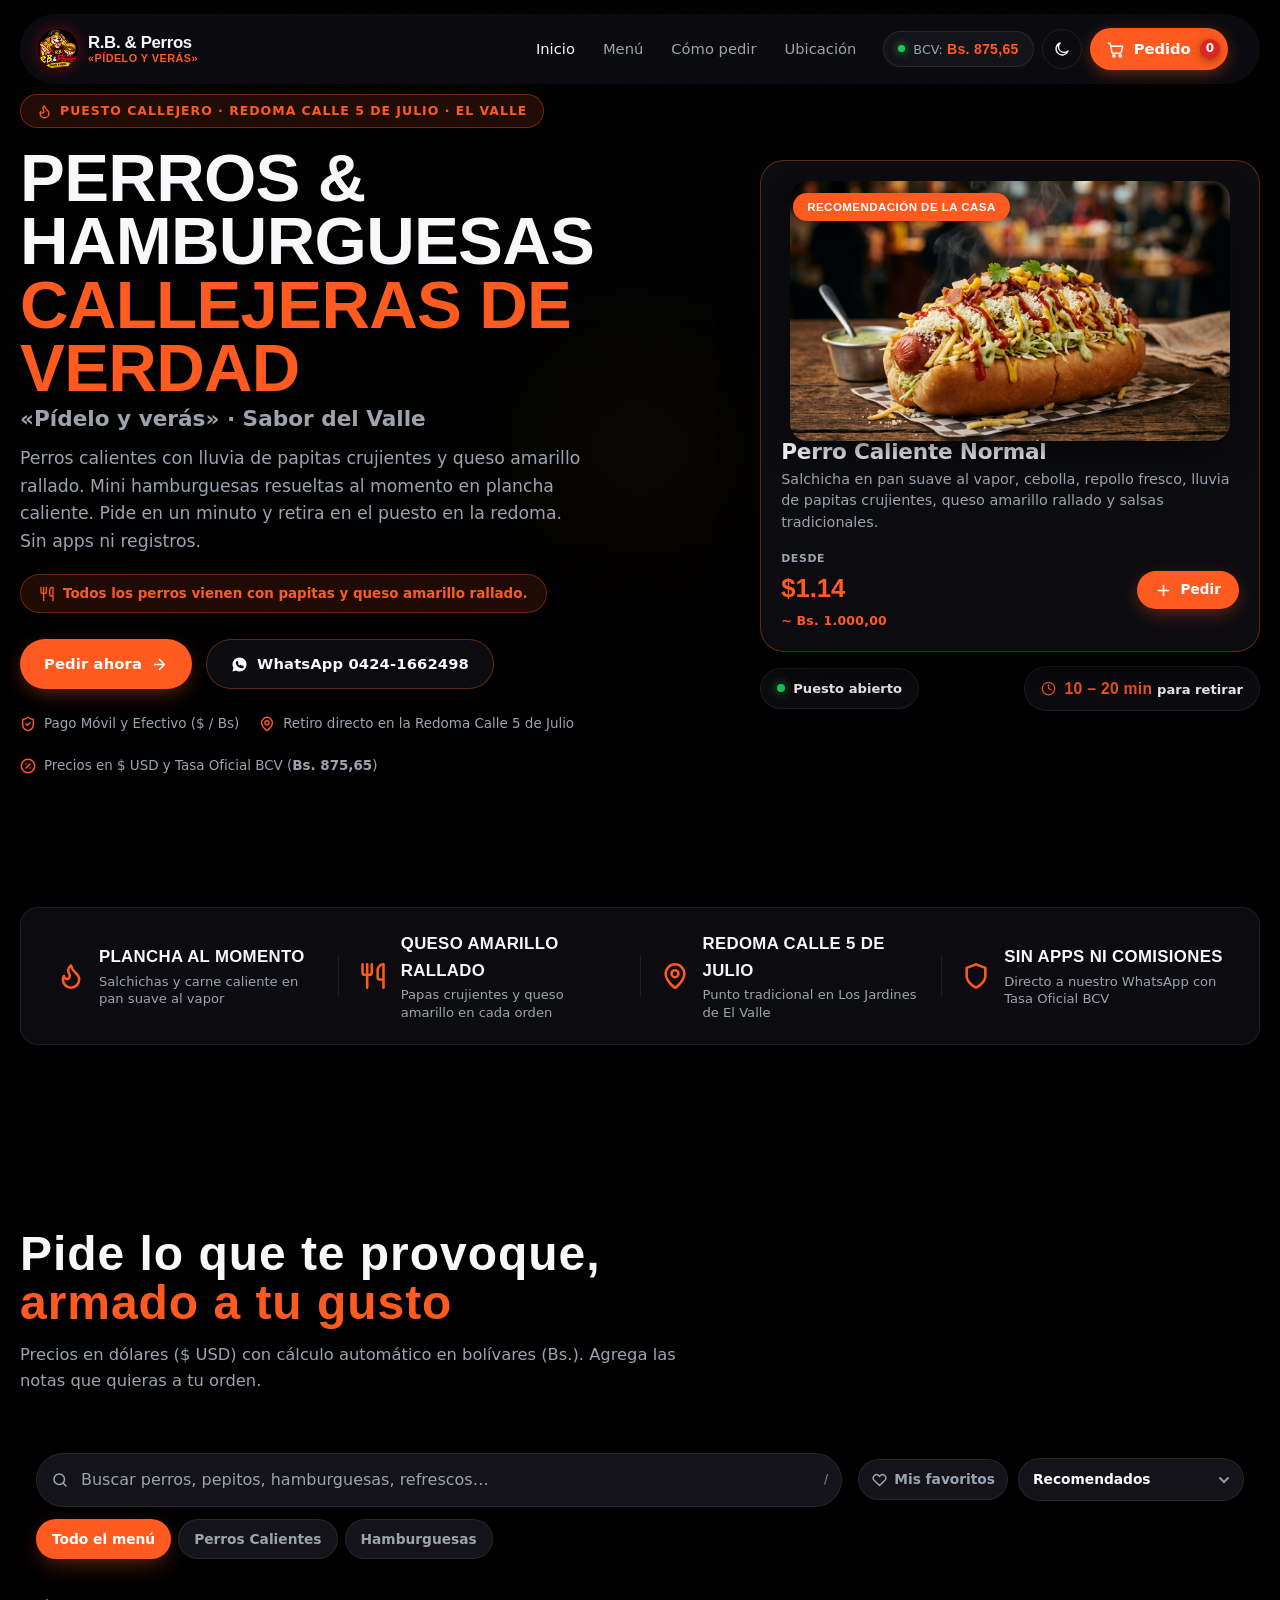
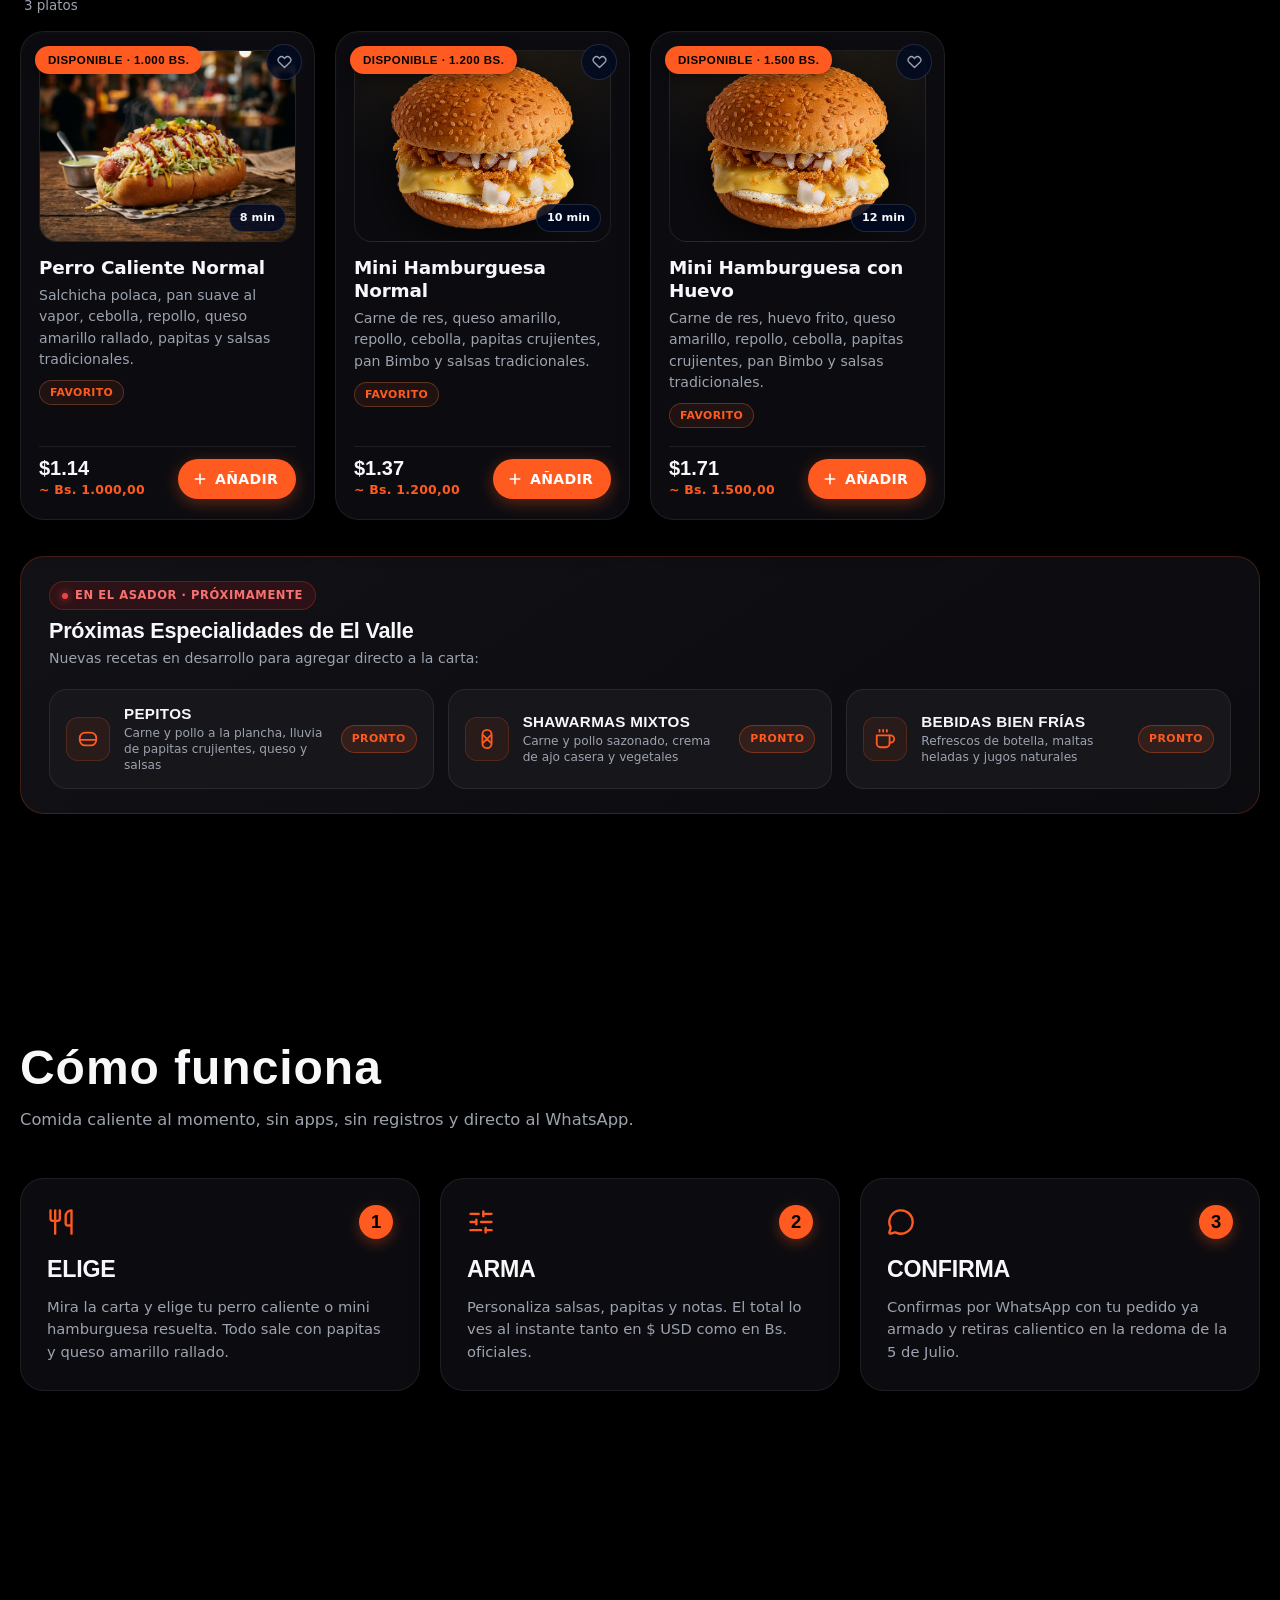
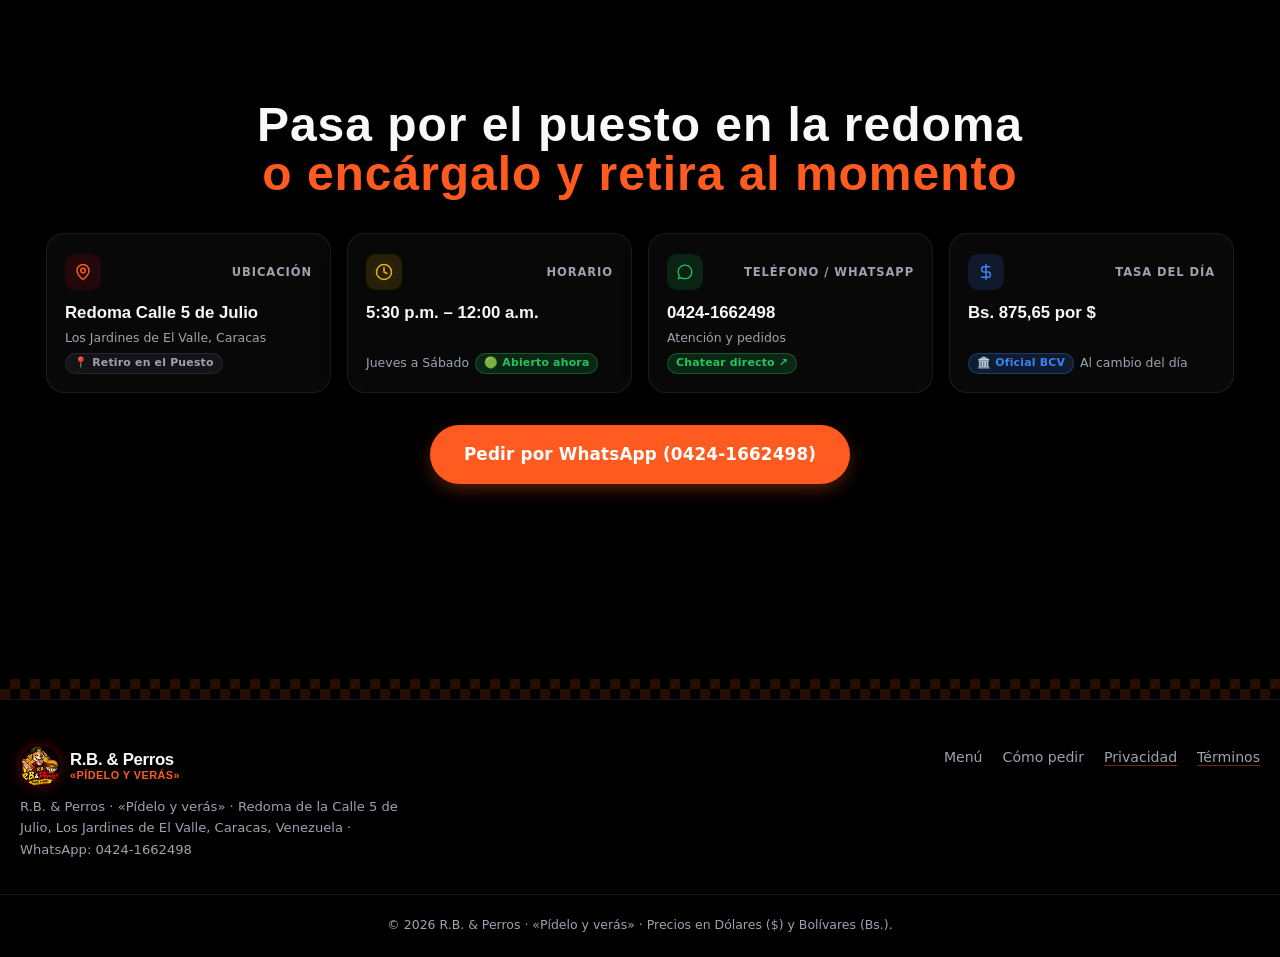
==== commit 86b3c7c4: "✨ Actualización completa de diseño y carta: - Paleta Black OLED y Flame Amber refinada para modo osc" ====
--- a/index.html
+++ b/index.html
@@ -5,7 +5,7 @@
 <meta name="viewport" content="width=device-width, initial-scale=1">
 <title>R.B. & Perros — «Pídelo y verás» · Perros Calientes y Hamburguesas · El Valle, Caracas</title>
 <meta name="description" content="R.B. & Perros «Pídelo y verás». Los mejores perros calientes y hamburguesas en la Redoma de la Calle 5 de Julio, Los Jardines de El Valle, Caracas. WhatsApp: 0424-1662498.">
-<meta name="theme-color" content="#0b0b0e">
+<meta name="theme-color" content="#000000">
 <meta name="color-scheme" content="dark light">
 
 <!-- Open Graph / WhatsApp / Facebook Previews -->
@@ -27,8 +27,14 @@
 <meta name="twitter:description" content="Comida rápida callejera caraqueña en Los Jardines de El Valle.">
 <meta name="twitter:image" content="https://RanchoBurguer.github.io/rb-y-perros/assets/og-image.jpg">
 
-<!-- Privacidad y seguridad: cero dependencias externas, cero rastreadores -->
-<meta http-equiv="Content-Security-Policy" content="default-src 'self'; base-uri 'self'; object-src 'none'; img-src 'self' data:; style-src 'self' 'unsafe-inline'; script-src 'self' 'unsafe-inline'; connect-src 'self' https://ve.dolarapi.com; form-action 'self'; frame-src 'none'">
+<!-- Privacidad y seguridad estricta: cero rastreadores, conexión a DolarApi y Google Fonts -->
+<meta http-equiv="Content-Security-Policy" content="default-src 'self'; base-uri 'self'; object-src 'none'; img-src 'self' data: https:; font-src 'self' https://fonts.gstatic.com; style-src 'self' 'unsafe-inline' https://fonts.googleapis.com; script-src 'self' 'unsafe-inline'; connect-src 'self' https://ve.dolarapi.com; form-action 'self'; frame-src 'none'">
+<meta name="referrer" content="strict-origin-when-cross-origin">
+
+<!-- Google Fonts: Anton (Display Urbano) e Inter (Lectura UI) -->
+<link rel="preconnect" href="https://fonts.googleapis.com">
+<link rel="preconnect" href="https://fonts.gstatic.com" crossorigin>
+<link href="https://fonts.googleapis.com/css2?family=Anton&family=Inter:wght@400;500;600;700;800;900&display=swap" rel="stylesheet">
 
 <link rel="stylesheet" href="css/styles.css">
 <link rel="icon" href="assets/logo.svg" type="image/svg+xml">
@@ -49,11 +55,6 @@
 <a class="skip" href="#menu">Saltar al menú</a>
 
 <!-- ===================== FONDO ===================== -->
-<canvas id="particles" aria-hidden="true"></canvas>
-<div class="aurora" aria-hidden="true">
-  <span class="blob b1"></span><span class="blob b2"></span>
-  <span class="blob b3"></span><span class="blob b4"></span>
-</div>
 <div class="noise" aria-hidden="true"></div>
 <div class="vignette" aria-hidden="true"></div>
 <div class="progress" aria-hidden="true"><span id="progressBar"></span></div>
@@ -108,29 +109,34 @@
 
 <main>
 
-  <!-- ===================== HERO ===================== -->
+  <!-- ===================== HERO (ESTILO DONBA BURGERS) ===================== -->
   <section class="hero" id="inicio">
     <div class="container hero__grid">
       <div class="hero__copy">
         <span class="badge reveal">
-          <span class="badge__dot"></span>
-          R.B. & Perros · «Pídelo y verás» · Redoma Calle 5 de Julio
+          <svg viewBox="0 0 24 24" fill="none" stroke="currentColor" stroke-width="2.2" stroke-linecap="round" stroke-linejoin="round" class="lucide lucide-flame" aria-hidden="true"><path d="M12 3q1 4 4 6.5t3 5.5a1 1 0 0 1-14 0 5 5 0 0 1 1-3 1 1 0 0 0 5 0c0-2-1.5-3-1.5-5q0-2 2.5-4"/></svg>
+          Puesto Callejero · Redoma Calle 5 de Julio · El Valle
         </span>
 
         <h1 class="hero__title">
-          <span class="line reveal" style="--d:60ms">R.B. & Perros</span>
-          <span class="line reveal" style="--d:140ms"><span class="grad">«Pídelo y verás»</span></span>
-          <span class="line reveal" style="--d:220ms">el verdadero sabor <span class="serif">del Valle</span>.</span>
+          <span class="line reveal" style="--d:60ms">PERROS & HAMBURGUESAS</span>
+          <span class="line reveal text-amber" style="--d:140ms">CALLEJERAS DE VERDAD</span>
+          <span class="line hero__slogan reveal" style="--d:220ms">«Pídelo y verás» · Sabor del Valle</span>
         </h1>
 
         <p class="hero__sub reveal" style="--d:300ms">
-          Perros calientes normales con lluvia de papitas y queso llanero, y hamburguesas normales resueltas a la plancha. <strong>Solo para retirar en el puesto en la redoma</strong> (Delivery próximamente).
+          Perros calientes con lluvia de papitas crujientes y queso amarillo rallado. Mini hamburguesas resueltas al momento en plancha caliente. Pide en un minuto y retira en el puesto en la redoma. Sin apps ni registros.
+        </p>
+
+        <p class="hero-badge-pill reveal" style="--d:340ms">
+          <svg viewBox="0 0 24 24" fill="none" stroke="currentColor" stroke-width="2" stroke-linecap="round" stroke-linejoin="round" class="lucide lucide-utensils" aria-hidden="true"><path d="M3 2v7c0 1.1.9 2 2 2h4a2 2 0 0 0 2-2V2"/><path d="M7 2v20"/><path d="M21 15V2a5 5 0 0 0-5 5v6c0 1.1.9 2 2 2h3Zm0 0v7"/></svg>
+          Todos los perros vienen con papitas y queso amarillo rallado.
         </p>
 
         <div class="hero__cta reveal" style="--d:380ms">
           <a class="btn btn--primary" href="#menu" data-magnetic>
-            <span>Ver el menú ($ y Bs.)</span>
-            <svg viewBox="0 0 24 24" fill="none" stroke="currentColor" stroke-width="2" stroke-linecap="round" stroke-linejoin="round"><path d="M5 12h13M12 5l7 7-7 7"/></svg>
+            <span>Pedir ahora</span>
+            <svg viewBox="0 0 24 24" fill="none" stroke="currentColor" stroke-width="2.2" stroke-linecap="round" stroke-linejoin="round"><path d="M5 12h14M12 5l7 7-7 7"/></svg>
           </a>
           <a class="btn btn--ghost" id="waHero" href="https://wa.me/584241662498" target="_blank" rel="noopener noreferrer">
             <svg viewBox="0 0 24 24" fill="currentColor" aria-hidden="true"><path d="M12.04 2A9.9 9.9 0 0 0 2.1 11.9a9.8 9.8 0 0 0 1.35 4.96L2 22l5.28-1.38a9.9 9.9 0 0 0 4.76 1.21h.01A9.9 9.9 0 0 0 22 11.94 9.9 9.9 0 0 0 12.04 2Zm5.8 14.06c-.24.68-1.4 1.3-1.94 1.35-.5.05-.98.23-3.3-.69-2.78-1.1-4.54-3.94-4.68-4.13-.13-.19-1.12-1.49-1.12-2.84 0-1.35.71-2.01.96-2.29a1 1 0 0 1 .73-.34h.52c.17 0 .4-.06.62.47.24.57.81 1.97.88 2.11a.5.5 0 0 1 .02.47 1.2 1.2 0 0 1-.18.25 1.1 1.1 0 0 1-.16.18c-.08.06-.17.14-.24.22-.08.08-.16.17-.07.33.1.16.44.72.94 1.17.64.57 1.19.75 1.35.83.17.08.26.07.36-.04.1-.11.41-.48.52-.64.11-.16.22-.14.37-.08.15.06.96.93 2.17 1.25.3.13.5.13.69.08.21-.05 1.1-.54 1.26-1.06.16-.52.16-.96.11-1.06-.04-.09-.19-.14-.42-.25Z"/></svg>
@@ -139,52 +145,92 @@
         </div>
 
         <ul class="hero__trust reveal" style="--d:460ms">
-          <li><svg viewBox="0 0 20 20" fill="currentColor"><path d="M10 1.5 3 4.5v5c0 4.3 2.9 8.3 7 9.5 4.1-1.2 7-5.2 7-9.5v-5l-7-3.5Z"/></svg> Pago Móvil y Efectivo $ / Bs</li>
-          <li><svg viewBox="0 0 20 20" fill="currentColor"><path d="M10 1.5 3 4.5v5c0 4.3 2.9 8.3 7 9.5 4.1-1.2 7-5.2 7-9.5v-5l-7-3.5Z"/></svg> Retiro directo en el Puesto (Delivery Próximamente)</li>
-          <li><svg viewBox="0 0 20 20" fill="currentColor"><path d="M10 1.5 3 4.5v5c0 4.3 2.9 8.3 7 9.5 4.1-1.2 7-5.2 7-9.5v-5l-7-3.5Z"/></svg> Precios en $ USD y Tasa Oficial BCV (<strong id="heroTasa">Bs. 875,65</strong>)</li>
+          <li>
+            <svg viewBox="0 0 24 24" fill="none" stroke="currentColor" stroke-width="2.2" stroke-linecap="round" stroke-linejoin="round" class="lucide"><path d="M20 13c0 5-3.5 7.5-7.66 8.95a1 1 0 0 1-.67-.01C7.5 20.5 4 18 4 13V6a1 1 0 0 1 1-1c2 0 4.5-1.2 6.24-2.72a1.17 1.17 0 0 1 1.52 0C14.51 3.81 17 5 19 5a1 1 0 0 1 1 1z"/><path d="m9 12 2 2 4-4"/></svg>
+            <span>Pago Móvil y Efectivo ($ / Bs)</span>
+          </li>
+          <li>
+            <svg viewBox="0 0 24 24" fill="none" stroke="currentColor" stroke-width="2.2" stroke-linecap="round" stroke-linejoin="round" class="lucide"><path d="M20 10c0 4.993-5.539 10.193-7.399 11.799a1 1 0 0 1-1.202 0C9.539 20.193 4 14.993 4 10a8 8 0 0 1 16 0"/><circle cx="12" cy="10" r="3"/></svg>
+            <span>Retiro directo en la Redoma Calle 5 de Julio</span>
+          </li>
+          <li>
+            <svg viewBox="0 0 24 24" fill="none" stroke="currentColor" stroke-width="2.2" stroke-linecap="round" stroke-linejoin="round" class="lucide"><circle cx="12" cy="12" r="10"/><path d="m15 9-6 6M9 9h.01M15 15h.01"/></svg>
+            <span>Precios en $ USD y Tasa Oficial BCV (<strong id="heroTasa">Bs. 875,65</strong>)</span>
+          </li>
         </ul>
       </div>
 
       <!-- Plato destacado -->
       <div class="hero__visual reveal" style="--d:260ms">
-        <div class="dish-hero glass" data-tilt>
-          <div class="dish-hero__glow"></div>
+        <div class="dish-hero" data-tilt>
           <img src="assets/platos/perro_real.jpg" alt="Perro Caliente Normal Caraqueño" width="400" height="260" loading="eager">
+          <span class="dish-hero__badge">Recomendación de la casa</span>
           <div class="dish-hero__body">
-            <span class="dish-hero__tag">Disponible · 1.000 Bs</span>
             <h2>Perro Caliente Normal</h2>
-            <p>Salchicha en pan suave al vapor, cebollita picada, repollo fresco, lluvia de papitas crujientes, queso blanco llanero rallado y salsas tradicionales.</p>
+            <p>Salchicha en pan suave al vapor, cebolla, repollo fresco, lluvia de papitas crujientes, queso amarillo rallado y salsas tradicionales.</p>
             <div class="dish-hero__foot">
               <div class="dish__price-box">
+                <span class="price-from">desde</span>
                 <b id="heroPrice">$1.14</b>
                 <small class="dish__price-bs" id="heroPriceBs">~ Bs. 1.000,00</small>
               </div>
-              <button class="btn btn--sm btn--primary" id="heroAdd" data-add="perro-clasico" data-magnetic>Añadir al pedido</button>
-            </div>
-          </div>
-        </div>
-
-        <div class="float-card float-card--a glass" id="heroStoreStatus">
-          <span class="dot dot--green" id="heroStoreDot"></span> <span id="heroStoreText">Puesto abierto</span>
-        </div>
-        <div class="float-card float-card--b glass">
-          <b id="heroEta">10–20</b> min listo
+              <button class="btn btn--sm btn--primary" id="heroAdd" data-add="perro-clasico" data-magnetic>
+                <svg viewBox="0 0 24 24" fill="none" stroke="currentColor" stroke-width="2.4" stroke-linecap="round"><path d="M12 5v14M5 12h14"/></svg>
+                <span>Pedir</span>
+              </button>
+            </div>
+          </div>
+        </div>
+
+        <div class="dish-hero__meta-bar">
+          <div class="hero-status-pill" id="heroStoreStatus">
+            <span class="dot dot--green" id="heroStoreDot"></span>
+            <span id="heroStoreText">Puesto abierto</span>
+          </div>
+          <div class="hero-status-pill">
+            <svg viewBox="0 0 24 24" fill="none" stroke="currentColor" stroke-width="2" stroke-linecap="round" stroke-linejoin="round" class="lucide lucide-clock" aria-hidden="true"><circle cx="12" cy="12" r="10"/><path d="M12 6v6l4 2"/></svg>
+            <span><b id="heroEta">10–20 min</b> para retirar</span>
+          </div>
         </div>
       </div>
     </div>
   </section>
 
-  <!-- ===================== MÉTRICAS ===================== -->
+  <!-- ===================== GARANTÍAS DE CALLE (ESTILO DINER URBANO) ===================== -->
   <section class="section section--tight">
     <div class="container">
-      <div class="metrics glass reveal">
-        <div class="metric"><b><span class="count" data-to="4.9" data-dec="1">0</span>★</b><small>Favorito de Los Jardines</small></div>
-        <span class="divider" aria-hidden="true"></span>
-        <div class="metric"><b><span class="count" data-to="10">0</span> min+</b><small>Preparación al momento</small></div>
-        <span class="divider" aria-hidden="true"></span>
-        <div class="metric"><b><span class="count" data-to="100">0</span>%</b><small>Sabor callejero real</small></div>
-        <span class="divider" aria-hidden="true"></span>
-        <div class="metric"><b><span class="count" data-to="0">0</span></b><small>Comisiones de apps</small></div>
+      <div class="diner-ribbon reveal">
+        <div class="diner-ribbon__item">
+          <svg viewBox="0 0 24 24" fill="none" stroke="currentColor" stroke-width="2.2" stroke-linecap="round" stroke-linejoin="round" class="diner-ribbon__ico"><path d="M12 3q1 4 4 6.5t3 5.5a1 1 0 0 1-14 0 5 5 0 0 1 1-3 1 1 0 0 0 5 0c0-2-1.5-3-1.5-5q0-2 2.5-4"/></svg>
+          <div>
+            <strong>Plancha al Momento</strong>
+            <small>Salchichas y carne caliente en pan suave al vapor</small>
+          </div>
+        </div>
+        <span class="diner-ribbon__sep" aria-hidden="true"></span>
+        <div class="diner-ribbon__item">
+          <svg viewBox="0 0 24 24" fill="none" stroke="currentColor" stroke-width="2.2" stroke-linecap="round" stroke-linejoin="round" class="diner-ribbon__ico"><path d="M3 2v7c0 1.1.9 2 2 2h4a2 2 0 0 0 2-2V2"/><path d="M7 2v20"/><path d="M21 15V2a5 5 0 0 0-5 5v6c0 1.1.9 2 2 2h3Zm0 0v7"/></svg>
+          <div>
+            <strong>Queso Amarillo Rallado</strong>
+            <small>Papas crujientes y queso amarillo en cada orden</small>
+          </div>
+        </div>
+        <span class="diner-ribbon__sep" aria-hidden="true"></span>
+        <div class="diner-ribbon__item">
+          <svg viewBox="0 0 24 24" fill="none" stroke="currentColor" stroke-width="2.2" stroke-linecap="round" stroke-linejoin="round" class="diner-ribbon__ico"><path d="M20 10c0 4.993-5.539 10.193-7.399 11.799a1 1 0 0 1-1.202 0C9.539 20.193 4 14.993 4 10a8 8 0 0 1 16 0"/><circle cx="12" cy="10" r="3"/></svg>
+          <div>
+            <strong>Redoma Calle 5 de Julio</strong>
+            <small>Punto tradicional en Los Jardines de El Valle</small>
+          </div>
+        </div>
+        <span class="diner-ribbon__sep" aria-hidden="true"></span>
+        <div class="diner-ribbon__item">
+          <svg viewBox="0 0 24 24" fill="none" stroke="currentColor" stroke-width="2.2" stroke-linecap="round" stroke-linejoin="round" class="diner-ribbon__ico"><path d="M12 22s8-4 8-10V5l-8-3-8 3v7c0 6 8 10 8 10z"/></svg>
+          <div>
+            <strong>Sin Apps ni Comisiones</strong>
+            <small>Directo a nuestro WhatsApp con Tasa Oficial BCV</small>
+          </div>
+        </div>
       </div>
     </div>
   </section>
@@ -193,13 +239,12 @@
   <section class="section" id="menu">
     <div class="container">
       <header class="sec-head reveal">
-        <span class="eyebrow">Menú callejero</span>
-        <h2 class="sec-title">Pide lo que te provoque,<br><span class="grad">armado a tu gusto</span></h2>
+        <h2 class="sec-title">Pide lo que te provoque,<br><span class="text-amber">armado a tu gusto</span></h2>
         <p class="sec-sub">Precios en dólares ($ USD) con cálculo automático en bolívares (Bs.). Agrega las notas que quieras a tu orden.</p>
       </header>
 
       <!-- Barra de herramientas -->
-      <div class="menu-toolbar glass reveal" id="menuToolbar">
+      <div class="menu-toolbar reveal" id="menuToolbar">
         <div class="search">
           <svg viewBox="0 0 24 24" fill="none" stroke="currentColor" stroke-width="2" stroke-linecap="round" aria-hidden="true"><circle cx="11" cy="11" r="7"/><path d="m20 20-3.6-3.6"/></svg>
           <input type="search" id="search" placeholder="Buscar perros, pepitos, hamburguesas, refrescos…" aria-label="Buscar en el menú" autocomplete="off" spellcheck="false">
@@ -231,7 +276,7 @@
       <p class="menu-count" id="menuCount" aria-live="polite">Cargando menú…</p>
       <div class="menu-grid" id="menuGrid"></div>
 
-      <div class="empty glass" id="menuEmpty" hidden>
+      <div class="empty" id="menuEmpty" hidden>
         <div class="empty__ico" aria-hidden="true">
           <svg viewBox="0 0 24 24" fill="none" stroke="currentColor" stroke-width="1.6" stroke-linecap="round"><circle cx="11" cy="11" r="7"/><path d="m20 20-3.6-3.6"/></svg>
         </div>
@@ -240,54 +285,83 @@
         <button class="btn btn--sm btn--ghost" id="resetFilters">Ver todo el menú</button>
       </div>
 
-      <!-- Aviso de Próximamente -->
-      <div style="margin-top: 40px; text-align: center; padding: 24px; background: var(--glass); border-radius: var(--r-md); border: 1px dashed var(--muted);">
-        <h4 style="color: var(--text); font-family: var(--font-display); font-size: 1.3rem; margin-bottom: 8px;">¡Pronto muchas más opciones! 🚀</h4>
-        <p style="color: var(--muted); font-size: 0.95rem;">Estamos preparando Pepitos, Shawarmas, Bebidas frías y combos especiales para agregarlos al menú. ¡Pendiente!</p>
+      <!-- Próximas Especialidades en Desarrollo (Diseño Editorial Artesanal) -->
+      <div class="upcoming-strip reveal" aria-labelledby="upcomingTitle">
+        <div class="upcoming-strip__head">
+          <span class="badge-craft">
+            <span class="badge-craft__dot"></span>
+            En el Asador · Próximamente
+          </span>
+          <h3 id="upcomingTitle" class="upcoming-strip__title">Próximas Especialidades de El Valle</h3>
+          <p class="upcoming-strip__sub">Nuevas recetas en desarrollo para agregar directo a la carta:</p>
+        </div>
+        <div class="upcoming-strip__grid">
+          <div class="upcoming-item">
+            <span class="upcoming-item__icon" aria-hidden="true">
+              <svg viewBox="0 0 24 24" fill="none" stroke="currentColor" stroke-width="2" stroke-linecap="round" stroke-linejoin="round"><path d="M3 11c0-3.3 2.7-6 6-6h6c3.3 0 6 2.7 6 6v2c0 3.3-2.7 6-6 6H9c-3.3 0-6-2.7-6-6v-2z"/><path d="M3 13h18"/></svg>
+            </span>
+            <div class="upcoming-item__body">
+              <strong>Pepitos</strong>
+              <small>Carne y pollo a la plancha, lluvia de papitas crujientes, queso y salsas</small>
+            </div>
+            <span class="upcoming-item__pill">Pronto</span>
+          </div>
+          <div class="upcoming-item">
+            <span class="upcoming-item__icon" aria-hidden="true">
+              <svg viewBox="0 0 24 24" fill="none" stroke="currentColor" stroke-width="2" stroke-linecap="round" stroke-linejoin="round"><path d="M12 2a5 5 0 0 1 5 5v10a5 5 0 0 1-10 0V7a5 5 0 0 1 5-5z"/><path d="M8 8l8 8M16 8l-8 8"/></svg>
+            </span>
+            <div class="upcoming-item__body">
+              <strong>Shawarmas Mixtos</strong>
+              <small>Carne y pollo sazonado, crema de ajo casera y vegetales</small>
+            </div>
+            <span class="upcoming-item__pill">Pronto</span>
+          </div>
+          <div class="upcoming-item">
+            <span class="upcoming-item__icon" aria-hidden="true">
+              <svg viewBox="0 0 24 24" fill="none" stroke="currentColor" stroke-width="2" stroke-linecap="round" stroke-linejoin="round"><path d="M17 8h1a4 4 0 1 1 0 8h-1"/><path d="M3 8h14v9a4 4 0 0 1-4 4H7a4 4 0 0 1-4-4Z"/><line x1="6" x2="6" y1="2" y2="4"/><line x1="10" x2="10" y1="2" y2="4"/><line x1="14" x2="14" y1="2" y2="4"/></svg>
+            </span>
+            <div class="upcoming-item__body">
+              <strong>Bebidas Bien Frías</strong>
+              <small>Refrescos de botella, maltas heladas y jugos naturales</small>
+            </div>
+            <span class="upcoming-item__pill">Pronto</span>
+          </div>
+        </div>
       </div>
     </div>
   </section>
 
-  <!-- ===================== CÓMO FUNCIONA ===================== -->
+  <!-- ===================== CÓMO FUNCIONA (ESTILO DONBA) ===================== -->
   <section class="section" id="como">
     <div class="container">
       <header class="sec-head reveal">
-        <span class="eyebrow">Cómo pedir</span>
-        <h2 class="sec-title">En tres pasos rápidos, <span class="grad">directo al WhatsApp</span></h2>
+        <h2 class="sec-title">Cómo funciona</h2>
+        <p class="sec-sub">Comida caliente al momento, sin apps, sin registros y directo al WhatsApp.</p>
       </header>
       <div class="steps">
-        <article class="glass step reveal">
+        <article class="step reveal">
           <div class="step__head">
-            <span class="step__n">1</span>
-            <span class="step__icon" aria-hidden="true">
-              <svg viewBox="0 0 24 24" fill="none" stroke="currentColor" stroke-width="2" stroke-linecap="round" stroke-linejoin="round"><path d="M6 2 3 6v14a2 2 0 0 0 2 2h14a2 2 0 0 0 2-2V6l-3-4Z"/><path d="M3 6h18"/><path d="M16 10a4 4 0 0 1-8 0"/></svg>
-            </span>
-          </div>
-          <h3>Arma tu pedido</h3>
-          <p>Selecciona tus perros con todo, hamburguesas, pepitos o shawarmas y añade tus bebidas bien frías.</p>
-          <span class="step__pill">Menú a tu gusto</span>
+            <svg viewBox="0 0 24 24" fill="none" stroke="currentColor" stroke-width="2" stroke-linecap="round" stroke-linejoin="round" class="step__ico" aria-hidden="true"><path d="M3 2v7c0 1.1.9 2 2 2h4a2 2 0 0 0 2-2V2"/><path d="M7 2v20"/><path d="M21 15V2a5 5 0 0 0-5 5v6c0 1.1.9 2 2 2h3Zm0 0v7"/></svg>
+            <span class="step__n" aria-hidden="true">1</span>
+          </div>
+          <h3>Elige</h3>
+          <p>Mira la carta y elige tu perro caliente o mini hamburguesa resuelta. Todo sale con papitas y queso amarillo rallado.</p>
         </article>
-        <article class="glass step reveal" style="--d:100ms">
+        <article class="step reveal" style="--d:100ms">
           <div class="step__head">
-            <span class="step__n">2</span>
-            <span class="step__icon" aria-hidden="true">
-              <svg viewBox="0 0 24 24" fill="currentColor"><path d="M12.04 2A9.9 9.9 0 0 0 2.1 11.9a9.8 9.8 0 0 0 1.35 4.96L2 22l5.28-1.38a9.9 9.9 0 0 0 4.76 1.21h.01A9.9 9.9 0 0 0 22 11.94 9.9 9.9 0 0 0 12.04 2Zm5.8 14.06c-.24.68-1.4 1.3-1.94 1.35-.5.05-.98.23-3.3-.69-2.78-1.1-4.54-3.94-4.68-4.13-.13-.19-1.12-1.49-1.12-2.84 0-1.35.71-2.01.96-2.29a1 1 0 0 1 .73-.34h.52c.17 0 .4-.06.62.47.24.57.81 1.97.88 2.11a.5.5 0 0 1 .02.47 1.2 1.2 0 0 1-.18.25 1.1 1.1 0 0 1-.16.18c-.08.06-.17.14-.24.22-.08.08-.16.17-.07.33.1.16.44.72.94 1.17.64.57 1.19.75 1.35.83.17.08.26.07.36-.04.1-.11.41-.48.52-.64.11-.16.22-.14.37-.08.15.06.96.93 2.17 1.25.3.13.5.13.69.08.21-.05 1.1-.54 1.26-1.06.16-.52.16-.96.11-1.06-.04-.09-.19-.14-.42-.25Z"/></svg>
-            </span>
-          </div>
-          <h3>Envía por WhatsApp</h3>
-          <p>El sistema genera tu planilla con totales en $ y Bs. y abre el chat del puesto al pulsar un solo botón.</p>
-          <span class="step__pill">0424-1662498</span>
+            <svg viewBox="0 0 24 24" fill="none" stroke="currentColor" stroke-width="2" stroke-linecap="round" stroke-linejoin="round" class="step__ico" aria-hidden="true"><path d="M10 5H3"/><path d="M12 19H3"/><path d="M14 3v4"/><path d="M16 17v4"/><path d="M21 12h-9"/><path d="M21 19h-5"/><path d="M21 5h-7"/><path d="M8 10v4"/><path d="M8 12H3"/></svg>
+            <span class="step__n" aria-hidden="true">2</span>
+          </div>
+          <h3>Arma</h3>
+          <p>Personaliza salsas, papitas y notas. El total lo ves al instante tanto en $ USD como en Bs. oficiales.</p>
         </article>
-        <article class="glass step reveal" style="--d:200ms">
+        <article class="step reveal" style="--d:200ms">
           <div class="step__head">
-            <span class="step__n">3</span>
-            <span class="step__icon" aria-hidden="true">
-              <svg viewBox="0 0 24 24" fill="none" stroke="currentColor" stroke-width="2" stroke-linecap="round" stroke-linejoin="round"><path d="M20 10c0 6-8 12-8 12s-8-6-8-12a8 8 0 0 1 16 0Z"/><circle cx="12" cy="10" r="3"/></svg>
-            </span>
-          </div>
-          <h3>Retira calientico</h3>
-          <p>Pagas por Pago Móvil o en efectivo ($ / Bs) al retirar directamente en la redoma de la calle 5 de julio.</p>
-          <span class="step__pill">Listo en 10 min+</span>
+            <svg viewBox="0 0 24 24" fill="none" stroke="currentColor" stroke-width="2" stroke-linecap="round" stroke-linejoin="round" class="step__ico" aria-hidden="true"><path d="M2.992 16.342a2 2 0 0 1 .094 1.167l-1.065 3.29a1 1 0 0 0 1.236 1.168l3.413-.998a2 2 0 0 1 1.099.092 10 10 0 1 0-4.777-4.719"/></svg>
+            <span class="step__n" aria-hidden="true">3</span>
+          </div>
+          <h3>Confirma</h3>
+          <p>Confirmas por WhatsApp con tu pedido ya armado y retiras calientico en la redoma de la 5 de Julio.</p>
         </article>
       </div>
     </div>
@@ -296,10 +370,8 @@
   <!-- ===================== UBICACIÓN / CONTACTO ===================== -->
   <section class="section" id="contacto">
     <div class="container">
-      <div class="cta glass reveal">
-        <div class="cta__glow"></div>
-        <span class="eyebrow">¿Con hambre en El Valle?</span>
-        <h2 class="sec-title">Pasa por el puesto en la redoma<br><span class="grad">o encárgalo y retira al momento</span></h2>
+      <div class="cta reveal">
+        <h2 class="sec-title">Pasa por el puesto en la redoma<br><span class="text-amber">o encárgalo y retira al momento</span></h2>
         <div class="cta__grid" id="ctaInfo"></div>
         <a class="btn btn--primary btn--lg" id="waCta" href="https://wa.me/584241662498" target="_blank" rel="noopener noreferrer" data-magnetic>Pedir por WhatsApp (0424-1662498)</a>
       </div>
@@ -307,6 +379,8 @@
   </section>
 
 </main>
+
+<div class="checker-strip" aria-hidden="true"></div>
 
 <!-- ===================== FOOTER ===================== -->
 <footer class="foot">
--- a/css/styles.css
+++ b/css/styles.css
@@ -128,92 +128,97 @@
   .abar__acts .btn { flex: 1; }
 }
 
-/* ---------- 1. TOKENS ---------- */
+/* ---------- 1. TOKENS (ESTILO DONBA BURGERS) ---------- */
 :root {
-  /* Tipografías del sistema: cero peticiones a terceros (privacidad y rendimiento) */
-  --font-sans: ui-sans-serif, system-ui, -apple-system, "Segoe UI Variable Text",
-               "Segoe UI", Roboto, "Helvetica Neue", Arial, sans-serif;
-  --font-display: "Impact", "Arial Black", "Bahnschrift", "Segoe UI Variable Display", "Segoe UI",
-                  ui-sans-serif, system-ui, sans-serif;
-
-  /* ===== Paleta de marca urbana: Negro, Amarillo y Rojo ===== */
-  --c-black:  #0C0C0E;
-  --c-yellow: #FACC15; /* Un amarillo más suave y moderno */
-  --c-red:    #DC2626; /* Un rojo más elegante (Tailwind Red 600) */
-  --c-darkred:#991B1B;
-
-  /* Acentos vibrantes de comida rápida callejera */
-  --a1: #DC2626;            /* rojo callejero — botón principal y apetito */
-  --a2: #FACC15;            /* amarillo mostaza — foco, queso, calor */
-  --a3: #EF4444;            /* rojo salsa / tomate */
-  --a4: #22C55E;            /* verde salsa tártara / ajo */
-
-  --grad: linear-gradient(100deg, #DC2626, #F97316 50%, #FACC15);
+  /* Tipografías: Anton para títulos urbanos con fuerza, Inter para lectura limpia */
+  --font-display: 'Anton', 'Impact', 'Arial Black', sans-serif;
+  --font-sans: 'Inter', ui-sans-serif, system-ui, -apple-system, sans-serif;
+
+  /* ===== Paleta de marca Donba: Negro profundo, Mostaza Cheddar vibrante y Sazón Roja ===== */
+  --c-black: #000000;
+  --c-yellow: #FF5A1F;
+  --c-amber: #FF5A1F;
+  --c-amber-hover: #E04812;
+  --c-amber-light: #FF7843;
+  --c-amber-glow: rgba(255, 90, 31, 0.35); /* Donba signature cheddar */
+  --c-yellow-hover: #E04812;
+  --c-red:         #DC2626;
+  --c-darkred:     #991B1B;
+
+  /* Acentos de comida rápida */
+  --a1: #FF5A1F;            /* botón principal y energía */
+  --a2: #FF5A1F;            /* foco y calor */
+  --a3: #DC2626;            /* rojo salsa / tomate */
+  --a4: #22C55E;            /* verde fresco */
+
+  --grad: linear-gradient(100deg, #DC2626, #F97316 50%, #FF5A1F);
 
   --r-sm: 12px;
   --r-md: 18px;
   --r-lg: 24px;
   --r-xl: 32px;
 
-  --container: 1200px;
+  --container: 1240px;
   --ease: cubic-bezier(.22, 1, .36, 1);
 
-  --nav-h: 68px;
-
-  /* Cristal */
-  --blur-glass: 16px;
-  --blur-glass-sm: 10px;
-  --sat-glass: 100%; /* Reducido para evitar demasiada iluminación en fondos */
-}
-
-/* Tema oscuro (por defecto): Negro profundo carbón urbano, acentos rojo y amarillo */
+  --nav-h: 70px;
+
+  /* Cristal sutil sin efecto borroso genérico */
+  --blur-glass: 14px;
+  --blur-glass-sm: 8px;
+  --sat-glass: 100%;
+}
+
+/* Tema oscuro (por defecto): Negro profundo noche Donba, texto crema y amarillo cheddar */
 [data-theme="dark"] {
-  --bg: #09090B; /* Zinc 950 */
-  --bg-2: #18181B; /* Zinc 900 */
-  --text: #E4E4E7; /* Zinc 200: Un blanco suave que no cansa la vista */
-  --muted: #A1A1AA; /* Zinc 400 */
-  --glass: rgba(24, 24, 27, .70);
-  --glass-2: rgba(39, 39, 42, .85);
+  --bg: #000000; /* Pure OLED Black - 0% emisión de luz */
+  --bg-2: #0C0C10; /* Superficie 1: Tarjetas y paneles */
+  --bg-3: #16161B; /* Superficie 2: Inputs y chips elevados */
+  --text: #F8F8FA; /* Blanco nítido */
+  --muted: #9CA3AF; /* Ceniza neutro de alta legibilidad */
+  --glass: rgba(12, 12, 16, .94);
+  --glass-2: rgba(20, 20, 26, .98);
   --stroke: rgba(255, 255, 255, .08);
-  --stroke-hi: rgba(255, 255, 255, .15);
+  --stroke-hi: rgba(255, 90, 31, .45);
   --sheen: linear-gradient(150deg, rgba(255,255,255,.05), transparent 50%, rgba(255,255,255,.02));
-  --shadow: 0 16px 40px -16px rgba(0, 0, 0, .8);
-  --glow: .15; /* Reducido el brillo en el puntero */
-  --overlay: rgba(9, 9, 11, .85);
-
-  --brand-ink: #FACC15;        
-  --btn-bg: #DC2626;
+  --shadow: 0 16px 40px -16px rgba(0, 0, 0, .95);
+  --glow: .14;
+  --overlay: rgba(0, 0, 0, .92);
+
+  --brand-ink: #FF5A1F;        
+  --btn-bg: #FF5A1F;
   --btn-fg: #FFFFFF;
-  --btn-shadow: 0 8px 20px -8px rgba(220, 38, 38, .6);
-
-  --blob-op: .15; /* Auroras mucho más sutiles */
+  --btn-shadow: 0 8px 24px -6px rgba(255, 90, 31, .45);
+
+  --blob-op: 0; 
   --noise-op: .025;
-  --sheen-op: .5; /* Menos reflejo en los cristales */
-}
-
-/* Tema claro: papel cálido con acentos rojo y negro */
+  --sheen-op: .3; 
+}
+
+/* Tema claro: superficies limpias blanco puro, tipografía carbón obsidian de alto contraste y acento Flame Amber */
 [data-theme="light"] {
-  --bg: #FAFAFA; /* Zinc 50 */
-  --bg-2: #F4F4F5; /* Zinc 100 */
-  --text: #27272A; /* Zinc 800: Un negro/gris muy elegante */
-  --muted: #71717A; /* Zinc 500 */
-  --glass: rgba(255, 255, 255, .75);
-  --glass-2: rgba(255, 255, 255, .90);
-  --stroke: rgba(0, 0, 0, .08);
-  --stroke-hi: rgba(0, 0, 0, .15);
-  --sheen: linear-gradient(150deg, rgba(255,255,255,.8), rgba(255,255,255,.2) 48%, rgba(255,255,255,.5));
-  --shadow: 0 12px 30px -12px rgba(0, 0, 0, .12);
-  --glow: .1;
-  --overlay: rgba(24, 24, 27, .45);
-
-  --brand-ink: #DC2626;        
-  --btn-bg: #DC2626;
+  --bg: #F8F9FA;
+  --bg-2: #FFFFFF;
+  --bg-3: #F1F3F5;
+  --text: #0F172A;
+  --muted: #64748B;
+  --glass: rgba(255, 255, 255, .92);
+  --glass-2: rgba(255, 255, 255, .98);
+  --stroke: rgba(15, 23, 42, .08);
+  --stroke-hi: rgba(255, 90, 31, .45);
+  --sheen: linear-gradient(150deg, rgba(255,255,255,1), rgba(255,255,255,.4) 48%, rgba(255,255,255,.8));
+  --shadow: 0 10px 25px -10px rgba(15, 23, 42, .08), 0 2px 6px -1px rgba(15, 23, 42, .04);
+  --glow: .08;
+  --overlay: rgba(15, 23, 42, .6);
+
+  --brand-ink: #FF5A1F;        
+  --btn-bg: #FF5A1F;
   --btn-fg: #FFFFFF;
-  --btn-shadow: 0 8px 20px -8px rgba(220, 38, 38, .4);
-
-  --blob-op: .15; /* Auroras sutiles */
-  --noise-op: .015;
-  --sheen-op: .6;
+  --btn-shadow: 0 8px 24px -6px rgba(255, 90, 31, .35);
+
+  --blob-op: 0;
+  --noise-op: 0;
+  --sheen-op: .2;
 }
 
 /* ---------- 2. RESET ---------- */
@@ -241,7 +246,8 @@
   transition: background .5s var(--ease), color .35s var(--ease);
 }
 
-h1, h2, h3 { font-family: var(--font-display); line-height: 1.08; margin: 0; letter-spacing: -.02em; }
+h1, h2 { font-family: var(--font-display); line-height: 1.02; margin: 0; letter-spacing: .02em; }
+h3, h4, h5, h6 { font-family: var(--font-sans); line-height: 1.25; margin: 0; font-weight: 700; letter-spacing: -.01em; }
 p { margin: 0; }
 ul { margin: 0; padding: 0; list-style: none; }
 a { color: inherit; text-decoration: none; }
@@ -250,8 +256,8 @@
 code { font-family: ui-monospace, "Cascadia Code", Consolas, monospace; font-size: .9em; }
 strong, b { font-weight: 700; }
 
-::selection { background: var(--a2); color: #000; }
-:focus-visible { outline: 2px solid var(--a2); outline-offset: 3px; border-radius: 8px; }
+::selection { background: #FF5A1F; color: #FFFFFF; }
+:focus-visible { outline: 2px solid #FF5A1F; outline-offset: 3px; border-radius: 6px; }
 
 .sr, .skip {
   position: absolute; width: 1px; height: 1px;
@@ -304,13 +310,13 @@
   position: fixed; inset: 0; width: 100%; height: 100%;
   z-index: 0; pointer-events: none; opacity: .55;
 }
-.aurora { position: fixed; inset: -20%; z-index: -2; filter: blur(90px); pointer-events: none; }
-.blob { position: absolute; display: block; border-radius: 50%; mix-blend-mode: soft-light; opacity: var(--blob-op); }
+.aurora { position: fixed; inset: -20%; z-index: -2; filter: blur(100px); pointer-events: none; }
+.blob { position: absolute; display: block; border-radius: 50%; opacity: 0.18; pointer-events: none; }
 [data-theme="dark"] .blob { mix-blend-mode: screen; }
-.b1 { width: 46vw; height: 46vw; left: 0;   top: 4%;   background: radial-gradient(circle at 35% 35%, var(--a1), transparent 70%); animation: fl1 26s ease-in-out infinite; }
-.b2 { width: 40vw; height: 40vw; right: -2%; top: 16%; background: radial-gradient(circle at 60% 40%, var(--a2), transparent 70%); animation: fl2 32s ease-in-out infinite; }
-.b3 { width: 44vw; height: 44vw; left: 22%; bottom: -2%; background: radial-gradient(circle at 50% 60%, var(--a3), transparent 70%); animation: fl3 36s ease-in-out infinite; }
-.b4 { width: 30vw; height: 30vw; right: 18%; bottom: 4%; background: radial-gradient(circle at 45% 45%, var(--a2), transparent 72%); animation: fl1 29s ease-in-out infinite reverse; }
+.b1 { width: 48vw; height: 48vw; left: -8%; top: 2%; background: radial-gradient(circle, rgba(220, 38, 38, 0.16), transparent 70%); animation: fl1 28s ease-in-out infinite; }
+.b2 { width: 42vw; height: 42vw; right: -4%; top: 12%; background: radial-gradient(circle, rgba(255, 90, 31, 0.12), transparent 70%); animation: fl2 32s ease-in-out infinite; }
+.b3 { width: 45vw; height: 45vw; left: 18%; bottom: -6%; background: radial-gradient(circle, rgba(220, 38, 38, 0.12), transparent 70%); animation: fl3 36s ease-in-out infinite; }
+.b4 { width: 34vw; height: 34vw; right: 12%; bottom: 2%; background: radial-gradient(circle, rgba(255, 90, 31, 0.10), transparent 72%); animation: fl1 30s ease-in-out infinite reverse; }
 @keyframes fl1 { 50% { transform: translate3d(8vw, 6vh, 0) scale(1.12); } }
 @keyframes fl2 { 50% { transform: translate3d(-7vw, 10vh, 0) scale(.88); } }
 @keyframes fl3 { 50% { transform: translate3d(5vw, -8vh, 0) scale(1.08); } }
@@ -432,7 +438,7 @@
 }
 .nav__tasa:hover { border-color: var(--c-yellow); transform: translateY(-1px); }
 .nav__tasa b { color: var(--c-yellow); font-family: var(--font-display); font-size: .88rem; letter-spacing: .02em; }
-[data-theme="light"] .nav__tasa b { color: var(--c-red); }
+[data-theme="light"] .nav__tasa b { color: var(--c-amber); }
 .tasa-dot {
   width: 7px; height: 7px; border-radius: 50%;
   background: #22C55E; box-shadow: 0 0 8px #22C55E; animation: pulse 2.2s infinite;
@@ -447,136 +453,211 @@
   position: relative;
   display: flex; align-items: center; gap: 9px; flex-shrink: 0;
   height: 42px; padding: 0 8px 0 16px;
-  border-radius: 99px; font-size: .92rem; font-weight: 600;
-  color: var(--btn-fg); background: var(--btn-bg);
-  box-shadow: var(--btn-shadow);
+  border-radius: 99px; font-size: .92rem; font-weight: 700;
+  color: #FFFFFF !important; background: var(--c-amber);
+  box-shadow: 0 4px 16px -2px rgba(255, 90, 31, 0.45);
   transition: box-shadow .3s, transform .3s var(--ease);
 }
 .cart-btn:hover { box-shadow: 0 16px 30px -14px rgba(0,0,0,.5); }
 .cart-btn svg { width: 19px; height: 19px; }
 .cart-btn__badge {
-  min-width: 26px; height: 26px; padding: 0 7px;
-  display: grid; place-items: center;
-  border-radius: 99px; font-size: .82rem; font-weight: 700;
-  background: rgba(27,58,47,.86);
-  transition: opacity .3s;
-}
-.cart-btn__badge[data-empty="true"] { opacity: .45; }
-[data-theme="dark"] .cart-btn__badge { background: rgba(245,241,232,.86); }
-
-.burger { display: none; width: 40px; height: 40px; border-radius: 50%; border: 1px solid var(--stroke); }
-.burger i {
-  display: block; width: 16px; height: 1.6px; margin: 3.6px auto;
-  background: var(--text); border-radius: 2px;
-  transition: transform .4s var(--ease);
-}
-.burger[aria-expanded="true"] i:nth-child(1) { transform: translateY(5.2px) rotate(45deg); }
-.burger[aria-expanded="true"] i:nth-child(2) { transform: translateY(-5.2px) rotate(-45deg); }
-
-/* ---------- 7. HERO ---------- */
-.hero { padding: calc(var(--nav-h) + 74px) 0 20px; }
-.hero__grid { display: grid; grid-template-columns: 1.02fr .98fr; gap: 56px; align-items: center; }
-
+  display: inline-grid; place-items: center;
+  min-width: 20px; height: 20px; padding: 0 6px;
+  border-radius: 99px;
+  background: #FFFFFF; color: #000000;
+  font-family: var(--font-sans); font-size: .75rem; font-weight: 800;
+  box-shadow: 0 2px 8px rgba(0, 0, 0, .4);
+}
+/* ---------- 7. HERO (ESTILO DONBA) ---------- */
+.hero {
+  position: relative;
+  padding: calc(var(--nav-h) + 24px) 0 60px;
+  overflow: hidden;
+}
+.hero__grid {
+  display: grid;
+  grid-template-columns: 1.15fr 0.85fr;
+  align-items: center;
+  gap: clamp(32px, 5vw, 64px);
+}
+.hero__copy {
+  display: flex;
+  flex-direction: column;
+  align-items: flex-start;
+}
 .badge {
-  display: inline-flex; align-items: center; gap: 9px;
-  padding: 8px 16px 8px 12px; font-size: .83rem; font-weight: 500;
-  border-radius: 99px; background: var(--glass);
-  -webkit-backdrop-filter: blur(14px); backdrop-filter: blur(14px);
-  border: 1px solid var(--stroke);
-}
-.badge__dot {
-  width: 7px; height: 7px; border-radius: 50%;
-  background: var(--a4); animation: pulse 2.4s infinite;
-}
-@keyframes pulse { 70% { box-shadow: 0 0 0 9px transparent; } 100% { box-shadow: 0 0 0 0 transparent; } }
-
-.hero__title { font-size: clamp(2.3rem, 6vw, 4.2rem); font-weight: 700; margin-top: 20px; }
+  display: inline-flex;
+  align-items: center;
+  gap: 8px;
+  padding: 6px 16px;
+  border-radius: 99px;
+  font-size: .78rem;
+  font-weight: 700;
+  text-transform: uppercase;
+  letter-spacing: .08em;
+  background: rgba(255, 90, 31, .12);
+  border: 1px solid rgba(255, 90, 31, .35);
+  color: var(--c-amber);
+}
+.badge svg, svg.lucide {
+  width: 15px !important;
+  height: 15px !important;
+  flex: none;
+  color: var(--c-amber);
+}
+.hero__title {
+  font-family: var(--font-display);
+  font-size: clamp(2.4rem, 6vw, 4.2rem);
+  line-height: .94;
+  letter-spacing: -.01em;
+  text-transform: uppercase;
+  margin-top: 18px;
+  color: var(--text);
+}
 .hero__title .line { display: block; }
-.hero__sub { margin-top: 20px; color: var(--muted); font-size: clamp(1rem, 1.6vw, 1.14rem); max-width: 48ch; }
-.hero__sub strong { color: var(--text); }
-.hero__cta { display: flex; flex-wrap: wrap; gap: 13px; margin-top: 30px; }
-.hero__trust { display: flex; flex-wrap: wrap; gap: 20px; margin-top: 26px; font-size: .85rem; color: var(--muted); }
-.hero__trust li { display: flex; align-items: center; gap: 7px; }
-.hero__trust svg { width: 15px; height: 15px; color: var(--a4); }
-
+.hero__slogan {
+  font-family: var(--font-sans);
+  font-size: clamp(1.1rem, 2.2vw, 1.35rem);
+  color: var(--muted);
+  font-weight: 600;
+  letter-spacing: 0;
+  text-transform: none;
+  margin-top: 10px;
+}
+.hero__sub {
+  margin-top: 16px;
+  color: var(--muted);
+  font-size: clamp(.96rem, 1.5vw, 1.08rem);
+  max-width: 52ch;
+  line-height: 1.6;
+}
+.hero-badge-pill {
+  display: inline-flex;
+  align-items: center;
+  gap: 8px;
+  padding: 8px 18px;
+  border-radius: 99px;
+  background: rgba(255, 90, 31, 0.12);
+  color: #FF5A1F;
+  border: 1px solid rgba(255, 90, 31, 0.32);
+  font-family: var(--font-sans);
+  font-weight: 700;
+  font-size: .84rem;
+  margin-top: 18px;
+}
+.hero-badge-pill svg { width: 16px !important; height: 16px !important; flex: none; }
+.hero__cta { display: flex; flex-wrap: wrap; gap: 14px; margin-top: 26px; }
+.hero__trust {
+  display: flex;
+  flex-wrap: wrap;
+  gap: 20px;
+  margin-top: 24px;
+  font-size: .84rem;
+  color: var(--muted);
+  list-style: none;
+  padding: 0;
+}
+.hero__trust li { display: flex; align-items: center; gap: 8px; }
+.hero__trust svg { width: 16px !important; height: 16px !important; color: var(--c-amber); flex: none; }
 .hero__visual { position: relative; }
 .dish-hero {
   position: relative; overflow: hidden;
-  padding: 20px; border-radius: var(--r-xl);
+  padding: 20px; border-radius: 24px;
+  background: var(--bg-2);
+  border: 1px solid rgba(255, 90, 31, .35);
+  box-shadow: 0 20px 48px -12px rgba(0, 0, 0, .95);
   transform-style: preserve-3d;
 }
-.dish-hero__glow {
-  position: absolute; inset: -45%;
-  background: conic-gradient(from 0deg, var(--c-red), var(--c-yellow), var(--c-red), #FF8800, var(--c-red));
-  filter: blur(64px); opacity: .22;
-  animation: markSpin 18s linear infinite;
-}
-[data-theme="dark"] .dish-hero__glow { opacity: .32; }
 .dish-hero img {
   position: relative; display: block;
-  width: 100%; max-width: 420px; height: 260px;
+  width: 100%; max-width: 440px; aspect-ratio: 4/3;
   object-fit: cover;
-  border-radius: var(--r-lg);
+  border-radius: 18px;
   box-shadow: 0 16px 36px -12px rgba(0,0,0,.7);
   margin-inline: auto;
-}
-.dish-hero img[src$=".svg"] {
-  height: auto;
-  object-fit: contain;
-  box-shadow: none;
-}
-.dish-hero__body { position: relative; margin-top: 14px; }
-.dish-hero__tag {
-  display: inline-block; margin-bottom: 8px;
-  padding: 5px 13px; border-radius: 99px;
-  font-size: .74rem; font-weight: 800;
-  background: var(--c-yellow); color: #0C0C0E;
-  box-shadow: 0 4px 12px rgba(0,0,0,.3);
-}
-[data-theme="dark"] .dish-hero__tag { background: var(--c-yellow); color: #0C0C0E; }
-.dish-hero h2 { font-size: 1.35rem; }
-.dish-hero p { color: var(--muted); font-size: .9rem; margin-top: 6px; }
+  transition: transform .4s ease-out;
+}
+.dish-hero:hover img { transform: scale(1.03); }
+.dish-hero__badge {
+  position: absolute; top: 32px; left: 32px; z-index: 2;
+  padding: 5px 14px; border-radius: 99px;
+  font-size: .72rem; font-family: var(--font-display);
+  letter-spacing: .04em; text-transform: uppercase;
+  background: var(--c-amber); color: #FFFFFF;
+  font-weight: 800; box-shadow: 0 4px 14px rgba(0,0,0,.45);
+}
+.dish-hero h2 { font-size: 1.35rem; font-family: var(--font-sans); font-weight: 800; letter-spacing: -.01em; text-transform: none; color: var(--text); }
+.dish-hero p { color: var(--muted); font-size: .9rem; line-height: 1.5; margin-top: 6px; }
 .dish-hero__foot { display: flex; align-items: center; justify-content: space-between; gap: 12px; margin-top: 16px; }
-.dish-hero__foot b { font-family: var(--font-display); font-size: 1.5rem; }
-
-.float-card {
-  position: absolute; padding: 11px 15px;
-  border-radius: 15px; font-size: .8rem; font-weight: 500;
-  display: flex; align-items: center; gap: 9px;
-  box-shadow: var(--shadow); animation: bob 6s ease-in-out infinite;
-}
-.float-card--a { top: 6%; left: -30px; }
-.float-card--b { bottom: 8%; right: -24px; animation-delay: -3s; }
-.float-card b { font-family: var(--font-display); color: var(--a2); }
+.dish-hero__foot b { font-family: var(--font-display); font-size: 1.6rem; color: var(--c-amber); }
+
+.dish-hero__meta-bar {
+  display: flex;
+  align-items: center;
+  justify-content: space-between;
+  gap: 12px;
+  margin-top: 14px;
+}
+.hero-status-pill {
+  display: inline-flex;
+  align-items: center;
+  gap: 8px;
+  padding: 9px 16px;
+  border-radius: 99px;
+  background: var(--bg-2);
+  border: 1.5px solid var(--stroke);
+  font-size: 0.82rem;
+  font-weight: 600;
+  color: var(--text);
+  box-shadow: var(--shadow);
+}
+.hero-status-pill svg {
+  width: 16px;
+  height: 16px;
+  color: var(--c-yellow);
+}
+.hero-status-pill b {
+  font-family: var(--font-display);
+  font-size: 0.98rem;
+  color: var(--c-yellow);
+  letter-spacing: 0.02em;
+}
 .dot { width: 8px; height: 8px; border-radius: 50%; background: var(--a4); animation: pulse 2.4s infinite; }
 .dot--green { background: #22c55e !important; box-shadow: 0 0 10px rgba(34, 197, 94, 0.8) !important; }
 .dot--red { background: #ef4444 !important; box-shadow: 0 0 10px rgba(239, 68, 68, 0.8) !important; }
-@keyframes bob { 50% { transform: translateY(-13px); } }
-
-/* ---------- 8. BOTONES ---------- */
+
+/* ---------- 8. BOTONES (ESTILO DONBA) ---------- */
 .btn {
   position: relative; display: inline-flex; align-items: center; justify-content: center; gap: 9px;
-  padding: 13px 24px; font-weight: 600; font-size: .94rem;
+  padding: 12px 24px; font-weight: 700; font-size: .92rem;
   border-radius: 99px; overflow: hidden;
-  transition: transform .3s var(--ease), box-shadow .3s, border-color .3s, background .3s, opacity .3s;
-}
-.btn svg { width: 18px; height: 18px; flex: none; }
-/* Color sólido de marca: más legible y más elegante que un degradado */
-.btn--primary { color: var(--btn-fg); background: var(--btn-bg); box-shadow: var(--btn-shadow); }
-.btn--primary::before {
-  content: ""; position: absolute; top: 0; left: -120%; width: 55%; height: 100%;
-  background: linear-gradient(100deg, transparent, rgba(255,255,255,.28), transparent);
-  transform: skewX(-20deg); transition: left .8s var(--ease);
-}
-.btn--primary:hover::before { left: 140%; }
-.btn--primary:hover { box-shadow: 0 18px 34px -14px rgba(0,0,0,.55); }
-[data-theme="dark"] .btn--primary::before { background: linear-gradient(100deg, transparent, rgba(27,58,47,.2), transparent); }
-.btn--ghost { color: var(--text); background: var(--glass); -webkit-backdrop-filter: blur(var(--blur-glass-sm)); backdrop-filter: blur(var(--blur-glass-sm)); border: 1px solid var(--stroke); }
-.btn--ghost:hover { border-color: var(--stroke-hi); background: var(--glass-2); }
-.btn--danger { color: var(--a3); background: rgba(180, 99, 60, .1); border-color: rgba(180, 99, 60, .34); }
-.btn--danger:hover { background: rgba(180, 99, 60, .2); border-color: rgba(180, 99, 60, .5); }
-.btn--sm { padding: 9px 17px; font-size: .86rem; }
-.btn--lg { padding: 16px 32px; font-size: 1rem; }
+  font-family: var(--font-sans); letter-spacing: .01em;
+  transition: transform .25s var(--ease), box-shadow .25s, border-color .25s, background .25s;
+}
+.btn svg { width: 17px; height: 17px; flex: none; }
+.btn--primary {
+  color: #FFFFFF !important;
+  background: var(--c-amber);
+  box-shadow: 0 6px 20px -4px rgba(255, 90, 31, .45);
+}
+.btn--primary:hover {
+  background: var(--c-yellow-hover);
+  transform: translateY(-2px) scale(1.02);
+  box-shadow: 0 10px 28px -4px rgba(255, 90, 31, .5);
+}
+.btn--ghost {
+  color: var(--text); background: var(--bg-2);
+  border: 1.5px solid rgba(255, 90, 31, .35);
+}
+.btn--ghost:hover {
+  border-color: var(--c-yellow); color: var(--c-yellow);
+  background: rgba(255, 90, 31, .08);
+  transform: translateY(-2px);
+}
+.btn--danger { color: #fff; background: var(--c-red); }
+.btn--danger:hover { background: #b91c1c; }
+.btn--sm { padding: 8px 18px; font-size: .84rem; }
+.btn--lg { padding: 16px 34px; font-size: 1.05rem; }
 .btn--full { width: 100%; }
 .btn:disabled { opacity: .42; pointer-events: none; }
 
@@ -598,12 +679,11 @@
 .metric b {
   font-family: var(--font-display);
   font-size: clamp(1.8rem, 3.8vw, 2.6rem);
-  letter-spacing: -.02em;
-  color: var(--c-yellow);
-  text-shadow: 0 2px 14px rgba(255, 199, 0, .25);
+  letter-spacing: .02em;
+  color: var(--c-amber);
 }
 [data-theme="light"] .metric b {
-  color: var(--c-red);
+  color: var(--c-amber);
   text-shadow: none;
 }
 .metric small { display: block; color: var(--muted); font-size: .84rem; font-weight: 600; margin-top: 4px; }
@@ -732,25 +812,36 @@
 .select--full > span { display: block; margin-bottom: 6px; }
 .select--full select { width: 100%; }
 
-.menu-grid { display: grid; grid-template-columns: repeat(3, 1fr); gap: 16px; }
+.menu-grid { display: grid; grid-template-columns: repeat(auto-fill, minmax(290px, 1fr)); gap: 20px; }
 
 .dish {
   position: relative; display: flex; flex-direction: column;
-  padding: 16px; border-radius: var(--r-lg); overflow: hidden;
-  transition: transform .45s var(--ease), background .35s;
-}
-.dish:hover { transform: translateY(-5px); background: var(--glass-2); }
+  padding: 18px; border-radius: 24px; overflow: hidden;
+  background: var(--bg-2);
+  border: 1.5px solid var(--stroke);
+  box-shadow: var(--shadow);
+  transition: transform .3s var(--ease), border-color .3s, box-shadow .3s;
+}
+.dish:hover {
+  transform: translateY(-5px);
+  border-color: rgba(255, 90, 31, 0.45);
+  box-shadow: 0 20px 42px -10px rgba(0, 0, 0, 0.16);
+}
+[data-theme="dark"] .dish:hover {
+  box-shadow: 0 20px 42px -10px rgba(0, 0, 0, 0.85);
+}
 .dish__badge {
-  position: absolute; top: 12px; left: 12px; z-index: 2;
-  padding: 4px 12px; border-radius: 99px;
-  font-size: .7rem; font-weight: 800;
-  background: var(--c-yellow); color: #0C0C0E;
-  box-shadow: 0 4px 14px rgba(0,0,0,.4);
-}
-[data-theme="dark"] .dish__badge { background: var(--c-yellow); color: #0C0C0E; }
+  position: absolute; top: 14px; left: 14px; z-index: 2;
+  padding: 5px 13px; border-radius: 99px;
+  font-size: .72rem; font-family: var(--font-display);
+  letter-spacing: .04em; text-transform: uppercase;
+  background: var(--c-amber); color: #FFFFFF;
+  font-weight: 800; box-shadow: 0 4px 14px rgba(0,0,0,.45);
+}
+[data-theme="dark"] .dish__badge { background: var(--c-yellow); color: #000000; }
 .dish__badge--soon {
-  background: #27272A !important;
-  color: #A1A1AA !important;
+  background: #1C202C !important;
+  color: #A0A5B5 !important;
   border: 1px solid rgba(255,255,255,.1);
 }
 .dish--soon { opacity: .82; }
@@ -762,7 +853,7 @@
   font-size: .75rem;
   font-weight: 700;
   color: var(--muted);
-  background: var(--glass-2);
+  background: var(--bg-3);
   border: 1px dashed var(--stroke);
   user-select: none;
 }
@@ -770,103 +861,93 @@
   position: relative;
   display: flex; align-items: center; justify-content: center;
   aspect-ratio: 4/3; margin-bottom: 14px;
-  border-radius: var(--r-md);
+  border-radius: 18px;
   overflow: hidden;
-  background: radial-gradient(120% 100% at 50% 0%, rgba(255,199,0,.15), rgba(229,9,20,.05) 70%);
-  border: 1px solid rgba(255,199,0,.14);
+  background: var(--bg-3);
+  border: 1px solid var(--stroke);
 }
 .dish__img img {
   width: 100%; height: 100%;
   object-fit: cover;
-  transition: transform .5s var(--ease);
-}
-.dish__img img[src$=".svg"] {
-  width: 82%; height: auto;
+  transition: transform .45s var(--ease);
+}
+.dish__img img[src$=".png"] {
   object-fit: contain;
-  filter: drop-shadow(0 12px 18px rgba(0,0,0,.3));
-}
-.dish:hover .dish__img img { transform: scale(1.06); }
-.dish:hover .dish__img img[src$=".svg"] { transform: scale(1.07) rotate(-2deg); }
+  padding: 8px;
+  filter: drop-shadow(0 10px 18px rgba(0, 0, 0, 0.18));
+}
+[data-theme="dark"] .dish__img img[src$=".png"] {
+  filter: drop-shadow(0 12px 24px rgba(0, 0, 0, 0.7));
+}
+.dish:hover .dish__img img { transform: scale(1.05); }
 .dish__prep {
   position: absolute; right: 9px; bottom: 9px;
-  padding: 3px 9px; border-radius: 99px;
+  padding: 4px 10px; border-radius: 99px;
+  font-size: .7rem; font-weight: 700;
+  background: rgba(0, 10, 35, 0.85); border: 1px solid rgba(255,255,255,0.12);
+  color: var(--text);
+}
+.dish__body { flex: 1; display: flex; flex-direction: column; }
+.dish__body h3 {
+  font-family: var(--font-sans);
+  font-size: 1.15rem;
+  font-weight: 800;
+  letter-spacing: -.01em;
+  text-transform: none;
+  color: var(--text);
+  line-height: 1.25;
+}
+.dish__body p { color: var(--muted); font-size: .88rem; line-height: 1.5; margin-top: 6px; }
+.dish__tags { display: flex; flex-wrap: wrap; gap: 5px; margin-top: 10px; }
+.ptag {
+  padding: 3px 10px; border-radius: 99px;
   font-size: .68rem; font-weight: 700;
-  background: var(--glass-2); border: 1px solid var(--stroke);
-  color: var(--muted);
-}
-.dish__body { flex: 1; }
-.dish__body h3 { font-size: 1.06rem; }
-.dish__body p { color: var(--muted); font-size: .875rem; margin-top: 6px; }
-.dish__tags { display: flex; flex-wrap: wrap; gap: 5px; margin-top: 11px; }
-.ptag {
-  padding: 3px 9px; border-radius: 99px;
-  font-size: .68rem; font-weight: 600;
+  text-transform: uppercase; letter-spacing: .03em;
   border: 1px solid var(--stroke); color: var(--muted);
-  background: var(--glass-2);
-}
-.ptag--pico, .ptag--popular { color: var(--a3); border-color: rgba(180,99,60,.42); }
-.ptag--vegetariano, .ptag--sinlactosa { color: #557A55; border-color: rgba(127,160,126,.5); }
-.ptag--sinluten { color: #8A6A1E; border-color: rgba(200,155,60,.42); }
-.ptag--familiar { color: var(--a3); border-color: rgba(180,99,60,.42); }
-.ptag--18 { color: var(--a3); border-color: rgba(180,99,60,.42); }
-[data-theme="dark"] .ptag--vegetariano, [data-theme="dark"] .ptag--sinlactosa { color: #9CC49B; }
-[data-theme="dark"] .ptag--sinluten { color: #DDB768; }
-[data-theme="dark"] .ptag--pico, [data-theme="dark"] .ptag--popular,
-[data-theme="dark"] .ptag--familiar, [data-theme="dark"] .ptag--18 { color: #E0896A; }
-
-/* Favoritos: corazón sobre la imagen */
+  background: rgba(255, 255, 255, 0.04);
+}
+.ptag--pico, .ptag--popular { color: var(--c-yellow); border-color: rgba(255, 90, 31, 0.35); background: rgba(255, 90, 31, 0.08); }
+.ptag--vegetariano { color: #4ADE80; border-color: rgba(74, 222, 128, 0.3); }
+
+/* Favoritos */
 .dish__fav {
-  position: absolute; top: 9px; right: 9px; z-index: 2;
-  width: 34px; height: 34px;
+  position: absolute; top: 12px; right: 12px; z-index: 2;
+  width: 36px; height: 36px;
   display: grid; place-items: center;
   border-radius: 50%; color: var(--muted);
-  background: var(--glass-2);
-  -webkit-backdrop-filter: blur(var(--blur-glass-sm)); backdrop-filter: blur(var(--blur-glass-sm));
-  border: 1px solid var(--stroke);
-  transition: transform .3s var(--ease), color .3s, border-color .3s, background .3s;
+  background: rgba(0, 10, 35, 0.75);
+  border: 1px solid rgba(255, 255, 255, 0.12);
+  transition: transform .25s var(--ease), color .25s, border-color .25s, background .25s;
 }
 .dish__fav svg { width: 17px; height: 17px; }
-.dish__fav:hover { transform: scale(1.12); color: var(--a3); border-color: var(--a3); }
-.dish__fav.is-on { color: var(--a3); border-color: rgba(180,99,60,.5); background: rgba(180,99,60,.14); }
+.dish__fav:hover { transform: scale(1.1); color: var(--c-red); border-color: var(--c-red); }
+.dish__fav.is-on { color: var(--c-red); border-color: var(--c-red); background: rgba(220, 38, 38, 0.15); }
 .dish__fav.is-on svg { fill: currentColor; }
-.dish__fav.is-on { animation: favPop .45s var(--ease); }
-@keyframes favPop { 40% { transform: scale(1.35); } }
-
-/* Anillo de progreso del domicilio gratis */
-.freeship { display: flex; align-items: center; gap: 14px; padding: 14px 0 4px; }
-.freeship__ring { width: 54px; height: 54px; flex: none; transform: rotate(-90deg); }
-.freeship__ring circle { fill: none; stroke-width: 5; stroke-linecap: round; }
-.freeship__ring .bg { stroke: var(--stroke); }
-.freeship__ring .fg {
-  stroke: var(--a4);
-  transition: stroke-dashoffset .7s var(--ease);
-}
-.freeship__ring.done .fg { stroke: var(--a4); }
-.freeship__txt { font-size: .84rem; color: var(--muted); line-height: 1.45; }
-.freeship__txt b { color: var(--text); }
-.freeship__txt.is-done b { color: #557A55; }
-[data-theme="dark"] .freeship__txt.is-done b { color: #9CC49B; }
-
-.dish__foot { display: flex; align-items: center; justify-content: space-between; gap: 12px; margin-top: 16px; }
-.dish__price { font-family: var(--font-display); font-size: 1.22rem; }
+
+.dish__foot { display: flex; align-items: center; justify-content: space-between; gap: 12px; margin-top: 18px; padding-top: 10px; border-top: 1px solid var(--stroke); }
+.dish__price-box { display: flex; flex-direction: column; }
+.price-from { font-size: .68rem; text-transform: uppercase; font-weight: 700; color: var(--muted); letter-spacing: .06em; }
+.dish__price { font-family: var(--font-display); font-size: 1.4rem; color: var(--c-yellow); line-height: 1; }
+.dish__price-bs { font-size: .76rem; color: var(--muted); font-weight: 600; }
 
 .addbtn {
   position: relative;
   display: inline-flex; align-items: center; justify-content: center; gap: 7px;
-  height: 42px; padding: 0 16px 0 13px; flex: none;
-  border-radius: 99px; color: var(--btn-fg);
-  background: var(--btn-bg); box-shadow: var(--btn-shadow);
-  font-family: var(--font-body); font-weight: 700; font-size: .88rem;
-  letter-spacing: .02em; cursor: pointer; user-select: none;
+  height: 40px; padding: 0 18px 0 14px; flex: none;
+  border-radius: 99px; color: #FFFFFF !important;
+  background: var(--c-amber);
+  box-shadow: 0 4px 16px rgba(255, 90, 31, 0.35);
+  font-family: var(--font-sans); font-weight: 700; font-size: .84rem;
+  letter-spacing: .02em; text-transform: uppercase;
+  cursor: pointer; user-select: none;
   transition: transform .2s cubic-bezier(.34,1.56,.64,1), background .25s, box-shadow .25s;
 }
-.addbtn svg { width: 18px; height: 18px; transition: transform .2s; }
-.addbtn:hover { transform: translateY(-2px) scale(1.04); box-shadow: 0 8px 22px rgba(229, 9, 20, .45); }
-.addbtn:active, .addbtn.is-popping { transform: scale(.92); }
+.addbtn svg { width: 16px; height: 16px; }
+.addbtn:hover { transform: translateY(-2px) scale(1.04); background: var(--c-yellow-hover); box-shadow: 0 8px 22px rgba(255, 90, 31, .45); }
+.addbtn:active, .addbtn.is-popping { transform: scale(.93); }
 .addbtn.is-added {
-  background: linear-gradient(135deg, #16a34a, #15803d);
-  color: #fff;
-  box-shadow: 0 6px 18px rgba(22, 163, 74, .45);
+  background: #22C55E; color: #000000;
+  box-shadow: 0 6px 18px rgba(34, 197, 94, .45);
 }
 .addbtn__text { font-size: .88rem; font-weight: 700; }
 .addbtn__n {
@@ -888,7 +969,123 @@
 .empty h3 { font-size: 1.15rem; }
 .empty p { color: var(--muted); margin: 6px 0 18px; font-size: .92rem; }
 
-/* ---------- 11. PASOS / CÓMO PEDIR ---------- */
+/* ---------- PRÓXIMAS ESPECIALIDADES (DISEÑO EDITORIAL ARTESANAL) ---------- */
+.upcoming-strip {
+  margin-top: 36px;
+  padding: 24px 28px;
+  border-radius: var(--r-lg);
+  border: 1px solid rgba(255, 90, 31, 0.22);
+  background: var(--bg-2);
+  box-shadow: var(--shadow);
+}
+[data-theme="dark"] .upcoming-strip {
+  background: linear-gradient(145deg, rgba(20, 20, 26, 0.85), rgba(12, 12, 16, 0.95));
+}
+.upcoming-strip__head {
+  margin-bottom: 20px;
+}
+.badge-craft {
+  display: inline-flex;
+  align-items: center;
+  gap: 7px;
+  padding: 4px 12px;
+  border-radius: 99px;
+  font-size: 0.72rem;
+  font-weight: 800;
+  text-transform: uppercase;
+  letter-spacing: 0.05em;
+  background: rgba(220, 38, 38, 0.14);
+  border: 1px solid rgba(220, 38, 38, 0.35);
+  color: #F87171;
+  margin-bottom: 8px;
+}
+.badge-craft__dot {
+  width: 6px;
+  height: 6px;
+  border-radius: 50%;
+  background: #EF4444;
+  box-shadow: 0 0 8px #EF4444;
+  animation: pulse 2s infinite;
+}
+.upcoming-strip__title {
+  font-family: var(--font-display);
+  font-size: 1.35rem;
+  color: var(--text);
+  margin: 0 0 4px;
+}
+.upcoming-strip__sub {
+  font-size: 0.88rem;
+  color: var(--muted);
+  line-height: 1.4;
+}
+.upcoming-strip__grid {
+  display: grid;
+  grid-template-columns: repeat(auto-fit, minmax(260px, 1fr));
+  gap: 14px;
+}
+.upcoming-item {
+  display: flex;
+  align-items: center;
+  gap: 14px;
+  padding: 14px 16px;
+  border-radius: 18px;
+  background: var(--bg-3);
+  border: 1.5px solid var(--stroke);
+  transition: transform 0.25s ease, border-color 0.25s ease;
+}
+.upcoming-item:hover {
+  transform: translateY(-2px);
+  border-color: rgba(255, 90, 31, 0.4);
+}
+.upcoming-item__icon {
+  flex-shrink: 0;
+  display: grid;
+  place-items: center;
+  width: 44px;
+  height: 44px;
+  border-radius: 12px;
+  background: rgba(255, 90, 31, 0.08);
+  border: 1px solid rgba(255, 90, 31, 0.2);
+}
+.upcoming-item__icon svg {
+  width: 22px;
+  height: 22px;
+  color: var(--c-yellow);
+}
+.upcoming-item__body {
+  flex: 1;
+  min-width: 0;
+}
+.upcoming-item__body strong {
+  display: block;
+  font-size: 0.95rem;
+  font-family: var(--font-display);
+  letter-spacing: .02em;
+  text-transform: uppercase;
+  color: var(--text);
+  line-height: 1.25;
+}
+.upcoming-item__body small {
+  display: block;
+  font-size: 0.76rem;
+  color: var(--muted);
+  line-height: 1.35;
+  margin-top: 2px;
+}
+.upcoming-item__pill {
+  font-size: 0.68rem;
+  font-weight: 800;
+  text-transform: uppercase;
+  letter-spacing: 0.04em;
+  padding: 4px 10px;
+  border-radius: 99px;
+  background: rgba(255, 90, 31, 0.12);
+  color: var(--c-yellow);
+  border: 1px solid rgba(255, 90, 31, 0.35);
+  flex-shrink: 0;
+}
+
+/* ---------- 11. PASOS / CÓMO PEDIR (ESTILO DONBA) ---------- */
 .steps {
   display: grid;
   grid-template-columns: repeat(3, 1fr);
@@ -901,101 +1098,149 @@
   position: relative;
   display: flex;
   flex-direction: column;
-  padding: 28px 24px;
-  border-radius: var(--r-xl);
-  overflow: hidden;
-  border-top: 3px solid var(--c-yellow);
-  background: var(--glass);
-  border-inline: 1px solid var(--stroke);
-  border-bottom: 1px solid var(--stroke);
-  transition: transform .4s var(--ease), box-shadow .4s, border-color .4s, background .35s;
+  padding: 26px;
+  border-radius: 24px;
+  background: var(--bg-2);
+  border: 1.5px solid var(--stroke);
+  gap: 12px;
+  box-shadow: var(--shadow);
+  transition: transform .3s var(--ease), border-color .3s, box-shadow .3s;
 }
 .step:hover {
-  transform: translateY(-8px);
-  background: var(--glass-2);
-  border-color: var(--c-yellow);
-  box-shadow: 0 20px 42px -12px rgba(255, 199, 0, .25);
+  transform: translateY(-4px);
+  border-color: rgba(255, 90, 31, 0.45);
+  box-shadow: 0 16px 36px -10px rgba(0, 0, 0, 0.16);
+}
+[data-theme="dark"] .step:hover {
+  box-shadow: 0 16px 36px -10px rgba(0, 0, 0, 0.7);
 }
 .step__head {
   display: flex;
   align-items: center;
   justify-content: space-between;
-  margin-bottom: 18px;
+  margin-bottom: 4px;
+}
+.step__ico {
+  width: 28px;
+  height: 28px;
+  color: var(--c-yellow);
 }
 .step__n {
   display: grid;
   place-items: center;
-  width: 44px;
-  height: 44px;
+  width: 34px;
+  height: 34px;
   border-radius: 50%;
   font-family: var(--font-display);
-  font-size: 1.25rem;
+  font-size: 1.15rem;
   font-weight: 800;
-  color: #0C0C0E;
+  color: #000000;
   background: var(--c-yellow);
-  box-shadow: 0 4px 16px rgba(255, 199, 0, .4);
-  transition: transform .3s var(--ease);
-}
-.step:hover .step__n {
-  transform: scale(1.1) rotate(6deg);
-}
-.step__icon {
-  width: 28px;
-  height: 28px;
-  color: var(--c-yellow);
-  opacity: .85;
-}
-.step__icon svg {
-  width: 100%;
-  height: 100%;
+  box-shadow: 0 4px 14px rgba(255, 90, 31, .35);
 }
 .step h3 {
-  font-size: 1.22rem;
-  font-weight: 700;
-  margin-bottom: 10px;
+  font-family: var(--font-display);
+  font-size: 1.45rem;
+  text-transform: uppercase;
+  letter-spacing: -.01em;
+  color: var(--text);
+  margin: 0;
 }
 .step p {
   color: var(--muted);
   font-size: .92rem;
   line-height: 1.55;
-  flex: 1;
-}
-.step__pill {
-  align-self: flex-start;
-  margin-top: 18px;
-  padding: 4px 12px;
-  border-radius: 99px;
-  font-size: .72rem;
+  margin: 0;
+}
+
+/* Estrella de métricas y Caja de Pago Móvil */
+.metric__star {
+  width: 24px;
+  height: 24px;
+  color: var(--c-yellow);
+  display: inline-block;
+  vertical-align: -2px;
+  margin-left: 3px;
+}
+
+.pm-box {
+  display: grid;
+  gap: 10px;
+}
+.pm-box__head {
+  display: flex;
+  align-items: center;
+  justify-content: space-between;
+  flex-wrap: wrap;
+  gap: 8px;
+}
+.pm-box__title {
+  display: inline-flex;
+  align-items: center;
+  gap: 8px;
+  font-size: 0.88rem;
   font-weight: 700;
-  background: rgba(255, 199, 0, .14);
+  color: var(--text);
+}
+.pm-box__title svg {
+  width: 17px;
+  height: 17px;
   color: var(--c-yellow);
-  border: 1px solid rgba(255, 199, 0, .28);
-}
-
-/* Modo claro para pasos */
-[data-theme="light"] .step {
-  background: rgba(255, 255, 255, .92);
-  border-top: 3px solid var(--c-red);
-  border-inline: 1px solid rgba(229, 9, 20, .14);
-  border-bottom: 1px solid rgba(229, 9, 20, .14);
-  box-shadow: 0 10px 30px -10px rgba(0, 0, 0, .07);
+}
+.pm-box__card {
+  display: grid;
+  gap: 7px;
+  padding: 13px 15px;
+  border-radius: 14px;
+  background: rgba(0, 0, 0, 0.35);
+  border: 1px solid var(--stroke);
+  font-size: 0.84rem;
+}
+.pm-box__row {
+  display: flex;
+  align-items: center;
+  justify-content: space-between;
+  gap: 8px;
+}
+.pm-label {
+  font-weight: 700;
+  color: var(--muted);
+}
+.pm-val {
+  color: var(--text);
+  font-family: var(--font-sans);
+}
+.pm-val--highlight {
+  color: var(--c-yellow);
+  font-weight: 800;
+  font-size: 0.95rem;
+}
+.pm-box__row--total {
+  margin-top: 4px;
+  padding-top: 8px;
+  border-top: 1px dashed var(--stroke);
+}
+.pm-box__hint {
+  color: var(--muted);
+  font-size: 0.74rem;
+  line-height: 1.4;
 }
 [data-theme="light"] .step:hover {
-  border-color: var(--c-red);
-  box-shadow: 0 18px 40px -12px rgba(229, 9, 20, .22);
+  border-color: rgba(255, 90, 31, 0.5);
+  box-shadow: 0 16px 36px -10px rgba(255, 90, 31, .15);
 }
 [data-theme="light"] .step__n {
-  background: var(--c-red);
+  background: var(--c-amber);
   color: #FFFFFF;
-  box-shadow: 0 4px 16px rgba(229, 9, 20, .35);
-}
-[data-theme="light"] .step__icon {
-  color: var(--c-red);
+  box-shadow: 0 4px 16px rgba(255, 90, 31, .35);
+}
+[data-theme="light"] .step__ico {
+  color: var(--c-amber);
 }
 [data-theme="light"] .step__pill {
-  background: rgba(229, 9, 20, .1);
-  color: var(--c-red);
-  border-color: rgba(229, 9, 20, .25);
+  background: rgba(255, 90, 31, .1);
+  color: var(--c-amber);
+  border-color: rgba(255, 90, 31, .25);
 }
 
 /* ---------- 12. TARJETAS / BENTO ---------- */
@@ -1127,7 +1372,7 @@
    tabulador se escaparía al fondo. Al abrir es inmediato; al cerrar espera
    a que termine el deslizamiento. */
 .drawer-wrap {
-  position: fixed; inset: 0; z-index: 300;
+  position: fixed; inset: 0; z-index: 1000;
   visibility: hidden;
   transition: visibility 0s linear .5s;
 }
@@ -1161,7 +1406,7 @@
   border-bottom: 1px solid var(--stroke);
   flex: none;
 }
-.drawer__head h2 { font-size: 1.2rem; margin-right: auto; }
+.drawer__head h2 { font-family: var(--font-sans); font-size: 1.2rem; font-weight: 800; letter-spacing: -.01em; text-transform: none; color: var(--text); margin-right: auto; }
 .drawer__backbtn {
   width: 38px; height: 38px; display: grid; place-items: center;
   border-radius: 50%; border: 1px solid var(--stroke); flex: none;
@@ -1177,64 +1422,118 @@
 
 .fineprint { font-size: .74rem; color: var(--muted); text-align: center; margin-top: 12px; line-height: 1.5; }
 
-/* Zona */
-.zone-row { margin-bottom: 18px; }
-.zone-hint { font-size: .8rem; color: var(--muted); margin-top: 8px; }
+/* Zona & Banner de Retiro */
+.cart-pickup-banner {
+  display: flex; align-items: center; gap: 10px;
+  padding: 8px 12px; border-radius: 12px;
+  background: rgba(255, 90, 31, 0.09); border: 1px solid rgba(255, 90, 31, 0.28);
+  margin-bottom: 12px;
+}
+.cart-pickup-banner svg { width: 18px; height: 18px; color: var(--c-yellow); flex-shrink: 0; }
+.cart-pickup-banner div { font-size: .78rem; line-height: 1.25; }
+.cart-pickup-banner strong { color: var(--c-yellow); }
+.cart-pickup-banner small { display: block; color: var(--muted); font-size: .7rem; }
+
+.zone-row { margin-bottom: 14px; }
+.zone-hint { font-size: .78rem; color: var(--muted); margin-top: 6px; }
 .zone-hint b { color: var(--a2); }
 
-/* Lista del carrito */
-.cart-list { display: grid; gap: 12px; }
+/* Lista del carrito y tarjetas de platos */
+.cart-list { display: grid; gap: 10px; margin-bottom: 14px; }
 .cline {
-  display: grid; grid-template-columns: 56px 1fr auto; gap: 12px;
-  padding: 12px; border-radius: var(--r-sm);
+  display: grid; grid-template-columns: 64px 1fr auto; align-items: center; gap: 12px;
+  padding: 10px 12px; border-radius: 14px;
   background: var(--glass); border: 1px solid var(--stroke);
-}
-.cline img { width: 56px; height: 42px; object-fit: contain; border-radius: 8px; background: var(--glass-2); }
-.cline__body strong { display: block; font-size: .9rem; line-height: 1.3; }
-.cline__body small { color: var(--muted); font-size: .76rem; }
-.cline__right { display: flex; flex-direction: column; align-items: flex-end; justify-content: space-between; }
-.cline__right b { font-size: .9rem; white-space: nowrap; }
-.cline__del { color: var(--muted); font-size: 1.2rem; line-height: 1; padding: 2px 4px; }
-.cline__del:hover { color: var(--a3); }
+  transition: border-color .2s, background .2s;
+}
+.cline:hover { border-color: var(--stroke-hi); }
+.cline__img {
+  width: 64px; height: 50px; object-fit: cover;
+  border-radius: 10px; background: var(--glass-2);
+  box-shadow: 0 4px 10px rgba(0,0,0,.3);
+}
+.cline__body { min-width: 0; display: flex; flex-direction: column; gap: 3px; }
+.cline__title {
+  display: block; font-size: .95rem; font-weight: 700; line-height: 1.2;
+  white-space: nowrap; overflow: hidden; text-overflow: ellipsis; color: var(--text);
+}
+.cline__unit-price { font-size: .78rem; color: var(--muted); font-weight: 600; }
+.cline__unit-price small { font-size: .72rem; opacity: .85; }
 
 .stepper {
-  display: inline-flex; align-items: center; gap: 2px; margin-top: 8px;
-  border-radius: 99px; background: var(--glass-2); border: 1px solid var(--stroke);
-}
-.stepper button { width: 28px; height: 28px; display: grid; place-items: center; border-radius: 50%; font-size: 1.05rem; font-weight: 700; }
-.stepper button:hover { background: var(--glass); }
-.stepper span { min-width: 26px; text-align: center; font-size: .88rem; font-weight: 700; }
+  display: inline-flex; align-items: center; gap: 2px; margin-top: 5px;
+  width: fit-content; border-radius: 99px;
+  background: var(--glass-2); border: 1px solid var(--stroke); padding: 2px;
+}
+.stepper button {
+  width: 28px; height: 28px; display: grid; place-items: center;
+  border-radius: 50%; font-size: 1rem; font-weight: 800; color: var(--text);
+  transition: background .2s, transform .15s;
+}
+.stepper button:active { transform: scale(.88); }
+.stepper button:hover { background: rgba(255, 255, 255, .12); }
+.stepper span { min-width: 24px; text-align: center; font-size: .84rem; font-weight: 800; color: var(--text); }
+
+.cline__right {
+  display: flex; flex-direction: column; align-items: flex-end; justify-content: space-between;
+  height: 100%; gap: 6px;
+}
+.cline__del {
+  width: 28px; height: 28px; display: grid; place-items: center;
+  border-radius: 50%; color: var(--muted); background: transparent; border: none;
+  cursor: pointer; transition: color .2s, background .2s;
+}
+.cline__del:hover { color: var(--a3); background: rgba(239, 68, 68, .15); }
+.cline__del svg { width: 16px; height: 16px; }
+.cline__subtotal { text-align: right; line-height: 1.15; }
+.cline__total-usd { display: block; font-size: .95rem; font-weight: 700; color: var(--c-yellow); }
+[data-theme="light"] .cline__total-usd { color: var(--c-amber); }
+.cline__total-bs { display: block; font-size: .72rem; color: var(--muted); font-weight: 600; }
 
 .cart-empty { padding: 40px 10px; text-align: center; }
 .cart-empty p { color: var(--muted); margin-bottom: 16px; }
 
-/* Cupón */
+/* Desglose scrolleable */
+.cart-extras { margin-top: 14px; padding-top: 12px; border-top: 1px dashed var(--stroke); }
 .coupon { display: flex; gap: 8px; }
 .coupon input {
-  flex: 1; min-width: 0; padding: 11px 15px;
+  flex: 1; min-width: 0; padding: 10px 14px;
   border-radius: 99px; background: var(--glass);
   border: 1px solid var(--stroke); outline: none;
-  font-size: .88rem; text-transform: uppercase;
+  font-size: .84rem; text-transform: uppercase;
 }
 .coupon input:focus { border-color: var(--a2); }
-.coupon-ok { font-size: .8rem; color: var(--a4); margin: 10px 0 0; }
+.coupon-ok { font-size: .78rem; color: var(--a4); margin: 8px 0 0; }
 .coupon-ok b { color: var(--text); }
 
-/* Totales */
-.totals { margin: 16px 0 14px; }
-.totals > div { display: flex; justify-content: space-between; gap: 12px; padding: 5px 0; font-size: .88rem; }
+.totals { margin: 12px 0 10px; }
+.totals > div { display: flex; justify-content: space-between; gap: 12px; padding: 4px 0; font-size: .84rem; }
 .totals dt { color: var(--muted); }
 .totals dd { margin: 0; font-weight: 600; }
 .totals__total {
-  margin-top: 8px; padding-top: 12px !important;
+  margin-top: 6px; padding-top: 8px !important;
   border-top: 1px dashed var(--stroke-hi);
-  font-size: 1.05rem !important;
+  font-size: .95rem !important;
 }
 .totals__total dt { color: var(--text) !important; font-weight: 700; }
-.totals__total dd {
-  color: var(--brand-ink);
-  font-family: var(--font-display); font-size: 1.35rem;
-}
+.totals__total dd { color: var(--c-yellow); font-family: var(--font-display); font-size: 1.15rem; }
+
+/* Barra horizontal de checkout al pie */
+.cart-foot__summary {
+  display: flex; align-items: center; justify-content: space-between; gap: 12px;
+}
+.cart-foot__total-box { display: flex; flex-direction: column; line-height: 1.15; }
+.cart-foot__total-label { font-size: .7rem; font-weight: 700; text-transform: uppercase; letter-spacing: .05em; color: var(--muted); }
+.cart-foot__prices { display: flex; align-items: baseline; gap: 6px; white-space: nowrap; }
+.cart-foot__prices strong { font-family: var(--font-display); font-size: 1.25rem; color: var(--c-yellow); }
+[data-theme="light"] .cart-foot__prices strong { color: var(--c-amber); }
+.cart-foot__prices small { font-size: .8rem; font-weight: 600; color: var(--muted); }
+.cart-foot__summary .btn--primary {
+  height: 44px; padding: 0 20px; font-size: .92rem; font-weight: 700;
+  border-radius: 99px; white-space: nowrap; flex-shrink: 0;
+  display: inline-flex; align-items: center; gap: 6px;
+}
+.cart-foot__summary .btn--primary svg { width: 16px; height: 16px; }
 
 /* Formularios */
 .fieldset { border: 0; padding: 0; margin: 0 0 22px; }
@@ -1603,52 +1902,115 @@
     overscroll-behavior: contain !important;
   }
   .drawer__foot {
-    padding: 10px 12px 14px !important;
-    box-shadow: 0 -4px 16px rgba(0,0,0,0.3) !important;
-  }
-
-  /* Items del carrito compactos */
-  .cart-list { gap: 8px !important; }
+    padding: 10px 14px 12px !important;
+    box-shadow: 0 -4px 18px rgba(0,0,0,0.4) !important;
+    background: var(--bg-2) !important;
+  }
+  .cart-foot__summary {
+    display: flex !important;
+    align-items: center !important;
+    justify-content: space-between !important;
+    gap: 10px !important;
+  }
+  .cart-foot__total-box {
+    display: flex !important;
+    flex-direction: column !important;
+    line-height: 1.15 !important;
+  }
+  .cart-foot__total-label {
+    font-size: .68rem !important;
+    font-weight: 700 !important;
+    text-transform: uppercase !important;
+    color: var(--muted) !important;
+  }
+  .cart-foot__prices {
+    display: flex !important;
+    align-items: baseline !important;
+    gap: 5px !important;
+  }
+  .cart-foot__prices strong {
+    font-size: 1.22rem !important;
+    font-family: var(--font-display) !important;
+    color: var(--c-yellow) !important;
+  }
+  .cart-foot__prices small {
+    font-size: .78rem !important;
+    color: var(--muted) !important;
+  }
+  .cart-foot__summary .btn--primary {
+    height: 44px !important;
+    padding: 0 18px !important;
+    font-size: .9rem !important;
+    font-weight: 700 !important;
+    border-radius: 99px !important;
+    flex-shrink: 0 !important;
+  }
+
+  /* Items del carrito en móvil: GRANDES, PROTAGONISTAS Y ESPACIOSOS */
+  .cart-list { gap: 10px !important; }
   .cline {
-    grid-template-columns: 46px 1fr auto !important;
-    gap: 8px !important;
-    padding: 8px 10px !important;
-    border-radius: 12px !important;
-  }
-  .cline img {
-    width: 46px !important;
-    height: 36px !important;
-    border-radius: 6px !important;
-  }
-  .cline__body strong {
+    grid-template-columns: 60px 1fr auto !important;
+    gap: 10px !important;
+    padding: 10px 12px !important;
+    border-radius: 14px !important;
+    background: var(--glass-2) !important;
+  }
+  .cline img, .cline__img {
+    width: 60px !important;
+    height: 48px !important;
+    border-radius: 8px !important;
+    object-fit: cover !important;
+  }
+  .cline__body strong, .cline__title {
+    font-size: .95rem !important;
+    font-weight: 700 !important;
+    line-height: 1.25 !important;
+  }
+  .cline__body small, .cline__unit-price {
+    font-size: .78rem !important;
+    color: var(--muted) !important;
+  }
+  .cline__right {
+    display: flex !important;
+    flex-direction: column !important;
+    align-items: flex-end !important;
+    justify-content: space-between !important;
+    height: 100% !important;
+    gap: 6px !important;
+  }
+  .cline__right b, .cline__total-usd {
+    font-size: .95rem !important;
+    font-weight: 700 !important;
+    color: var(--c-yellow) !important;
+  }
+  .cline__total-bs {
+    font-size: .72rem !important;
+    color: var(--muted) !important;
+  }
+  .cline__del {
+    width: 28px !important;
+    height: 28px !important;
+    display: grid !important;
+    place-items: center !important;
+    border-radius: 50% !important;
+    font-size: 1.1rem !important;
+    padding: 0 !important;
+  }
+  .stepper {
+    margin-top: 5px !important;
+    gap: 2px !important;
+    padding: 2px !important;
+  }
+  .stepper button {
+    width: 28px !important;
+    height: 28px !important;
+    font-size: 1rem !important;
+    font-weight: 800 !important;
+  }
+  .stepper span {
+    min-width: 24px !important;
     font-size: .84rem !important;
-    line-height: 1.25 !important;
-  }
-  .cline__body small {
-    font-size: .72rem !important;
-  }
-  .cline__right {
-    gap: 4px !important;
-  }
-  .cline__right b {
-    font-size: .84rem !important;
-  }
-  .cline__del {
-    font-size: 1.1rem !important;
-    padding: 0 2px !important;
-  }
-  .stepper {
-    margin-top: 4px !important;
-    gap: 0 !important;
-  }
-  .stepper button {
-    width: 24px !important;
-    height: 24px !important;
-    font-size: .95rem !important;
-  }
-  .stepper span {
-    min-width: 20px !important;
-    font-size: .78rem !important;
+    font-weight: 800 !important;
   }
 
   /* Zona y cupones */
@@ -1794,7 +2156,7 @@
   background: rgba(14, 14, 18, 0.92);
   -webkit-backdrop-filter: blur(24px) saturate(190%);
   backdrop-filter: blur(24px) saturate(190%);
-  border: 1px solid rgba(255, 199, 0, 0.5);
+  border: 1px solid rgba(255, 90, 31, 0.5);
   box-shadow: 0 14px 40px -8px rgba(0, 0, 0, 0.85), 0 0 24px rgba(229, 9, 20, 0.35);
   cursor: pointer;
   user-select: none;
@@ -1803,7 +2165,7 @@
 [data-theme="light"] .cart-float-bar__card {
   background: rgba(255, 255, 255, 0.94);
   border: 1px solid rgba(229, 9, 20, 0.4);
-  box-shadow: 0 14px 34px -8px rgba(0, 0, 0, 0.25), 0 0 20px rgba(255, 199, 0, 0.25);
+  box-shadow: 0 14px 34px -8px rgba(0, 0, 0, 0.25), 0 0 20px rgba(255, 90, 31, 0.25);
 }
 .cart-float-bar__card:hover {
   transform: translateY(-2px) scale(1.02);
@@ -1875,7 +2237,7 @@
   color: var(--c-yellow);
 }
 [data-theme="light"] .cart-float-bar__prices strong {
-  color: var(--c-red);
+  color: var(--c-amber);
 }
 .cart-float-bar__prices small {
   font-size: 0.78rem;
@@ -1889,10 +2251,10 @@
   height: 40px;
   padding: 0 16px;
   border-radius: 99px;
-  background: linear-gradient(135deg, var(--c-red), #b91c1c);
+  background: var(--c-amber);
   color: #fff;
   border: none;
-  font-family: var(--font-body);
+  font-family: var(--font-sans);
   font-size: 0.88rem;
   font-weight: 700;
   letter-spacing: 0.02em;
@@ -1939,7 +2301,7 @@
 .pay__note { background: rgba(127,160,126,.16); }
 .cart-btn__badge { background: var(--c-red); color: #fff; }
 [data-theme="dark"] .cart-btn__badge { background: var(--c-red); color: #fff; }
-.ali.is-on { background: rgba(255,199,0,.14); border-color: rgba(255,199,0,.45); }
+.ali.is-on { background: rgba(255, 90, 31,.14); border-color: rgba(255, 90, 31,.45); }
 .ali__badge { background: rgba(229,9,20,.16); color: var(--c-yellow); }
 .tgl input:checked + span { background: var(--c-yellow); color: #0C0C0E; }
 [data-theme="dark"] .tgl input:checked + span { background: var(--c-yellow); color: #0C0C0E; }
@@ -2058,8 +2420,8 @@
   display: inline-flex; align-items: center; gap: 7px;
   padding: 5px 14px; border-radius: 99px;
   font-size: .75rem; font-weight: 700;
-  color: var(--a2); background: rgba(255, 199, 0, .12);
-  border: 1px solid rgba(255, 199, 0, .3);
+  color: var(--a2); background: rgba(255, 90, 31, .12);
+  border: 1px solid rgba(255, 90, 31, .3);
   margin-bottom: 18px;
 }
 .lock-icon {
@@ -2091,9 +2453,84 @@
 
 /* Badge de tasa de cambio */
 .pill--tasa {
-  background: rgba(255, 199, 0, .15);
-  border-color: rgba(255, 199, 0, .35);
+  background: rgba(255, 90, 31, .15);
+  border-color: rgba(255, 90, 31, .35);
   color: var(--a2);
   font-weight: 700;
 }
 
+/* Patrón de franja a cuadros estilo Diner / Street Food tradicional Donba */
+.checker-strip {
+  width: 100%;
+  height: 20px;
+  background-image: 
+    linear-gradient(45deg, rgba(255, 90, 31, 0.25) 25%, transparent 25%), 
+    linear-gradient(-45deg, rgba(255, 90, 31, 0.25) 25%, transparent 25%), 
+    linear-gradient(45deg, transparent 75%, rgba(255, 90, 31, 0.25) 75%), 
+    linear-gradient(-45deg, transparent 75%, rgba(255, 90, 31, 0.25) 75%);
+  background-size: 20px 20px;
+  background-position: 0 0, 0 10px, 10px -10px, -10px 0px;
+  opacity: 0.6;
+}
+
+
+
+
+/* ---------- GARANTÍAS DE CALLE (DINER RIBBON) ---------- */
+.diner-ribbon {
+  display: grid;
+  grid-template-columns: 1fr auto 1fr auto 1fr auto 1fr;
+  align-items: center;
+  gap: 20px;
+  padding: 22px clamp(18px, 4vw, 36px);
+  border-radius: var(--r-md);
+  background: var(--bg-2);
+  border: 1px solid var(--stroke);
+  box-shadow: 0 12px 32px -8px rgba(0, 0, 0, .8);
+}
+.diner-ribbon__item {
+  display: flex;
+  align-items: center;
+  gap: 14px;
+}
+.diner-ribbon__ico {
+  width: 28px;
+  height: 28px;
+  flex: none;
+  color: var(--c-amber);
+}
+.diner-ribbon__item strong {
+  display: block;
+  font-family: var(--font-display);
+  font-size: 1.05rem;
+  letter-spacing: .02em;
+  text-transform: uppercase;
+  color: var(--text);
+}
+.diner-ribbon__item small {
+  display: block;
+  font-size: .82rem;
+  color: var(--muted);
+  line-height: 1.35;
+  margin-top: 2px;
+}
+.diner-ribbon__sep {
+  width: 1px;
+  height: 40px;
+  background: var(--stroke);
+}
+@media (max-width: 900px) {
+  .diner-ribbon {
+    grid-template-columns: 1fr 1fr;
+    gap: 18px 24px;
+  }
+  .diner-ribbon__sep { display: none; }
+}
+@media (max-width: 580px) {
+  .diner-ribbon {
+    grid-template-columns: 1fr;
+    gap: 16px;
+    padding: 18px;
+  }
+}
+.text-amber, .text-yellow { color: var(--c-amber) !important; }
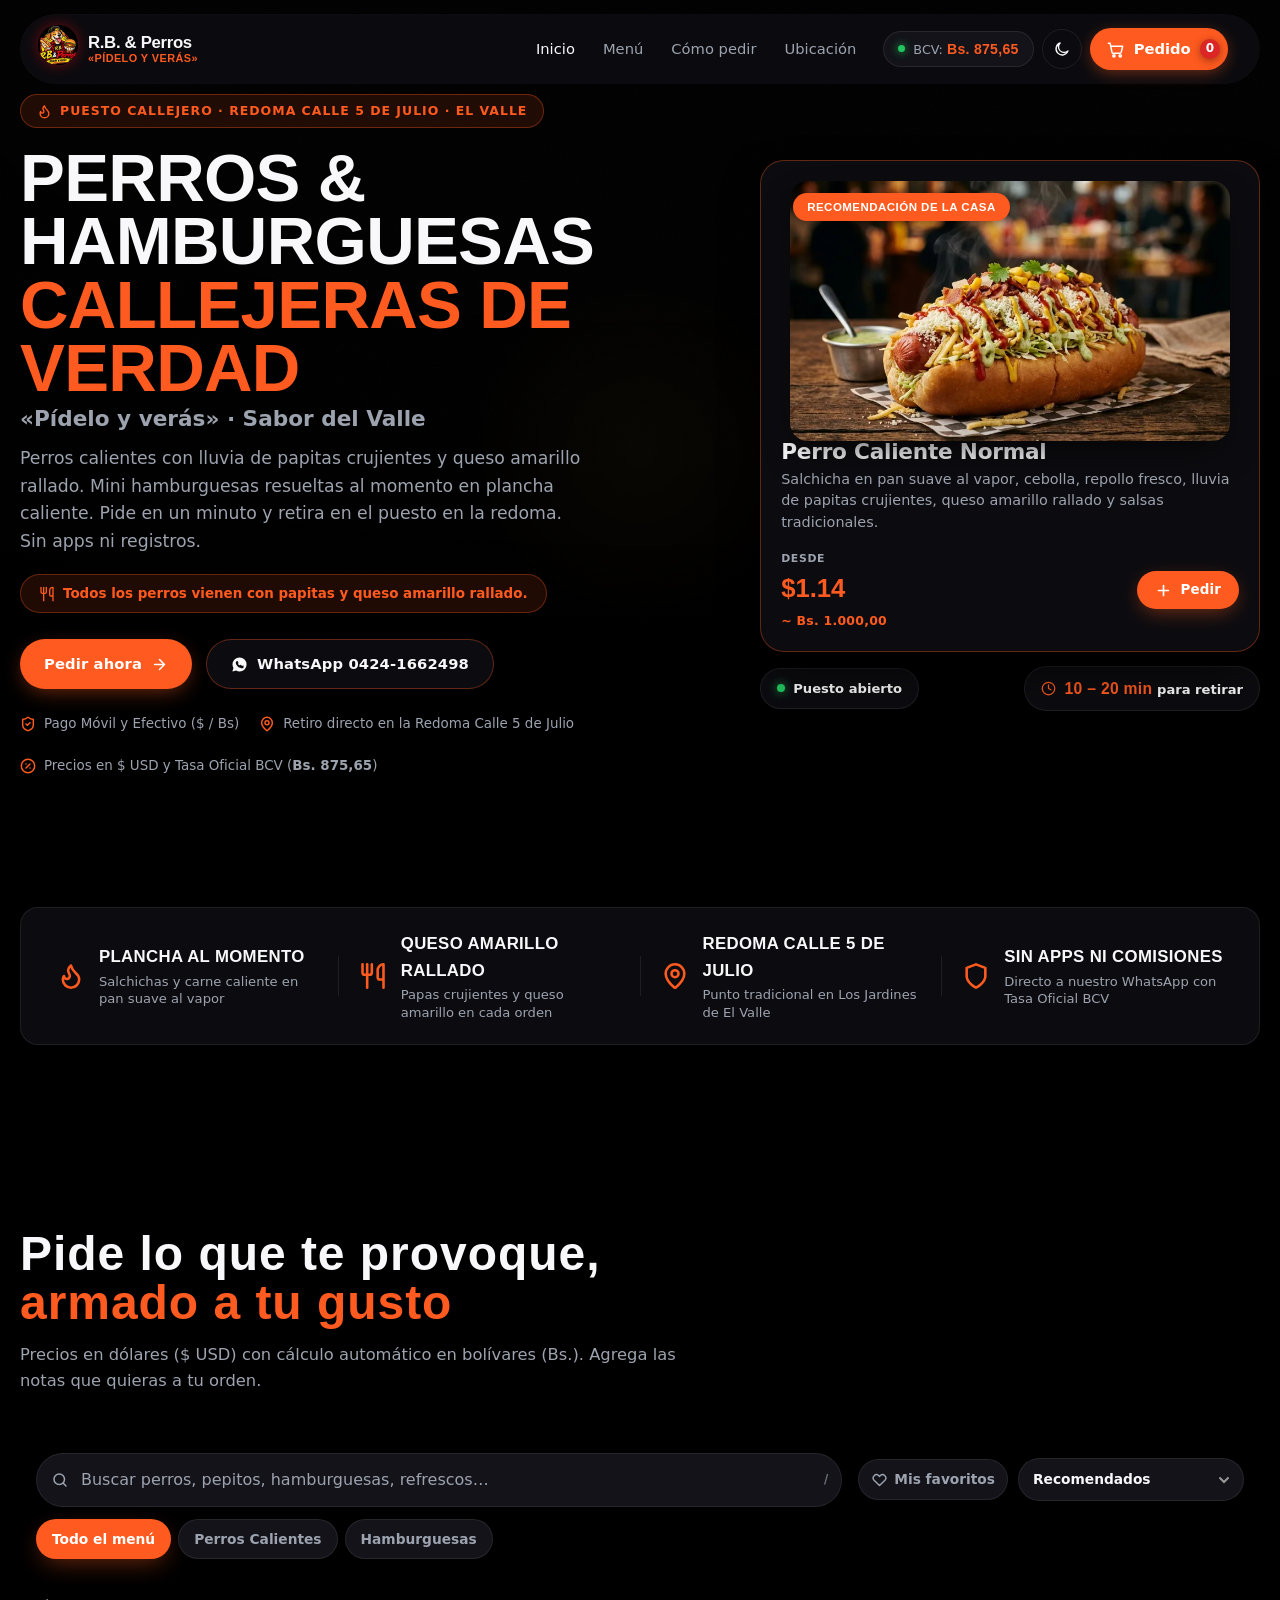
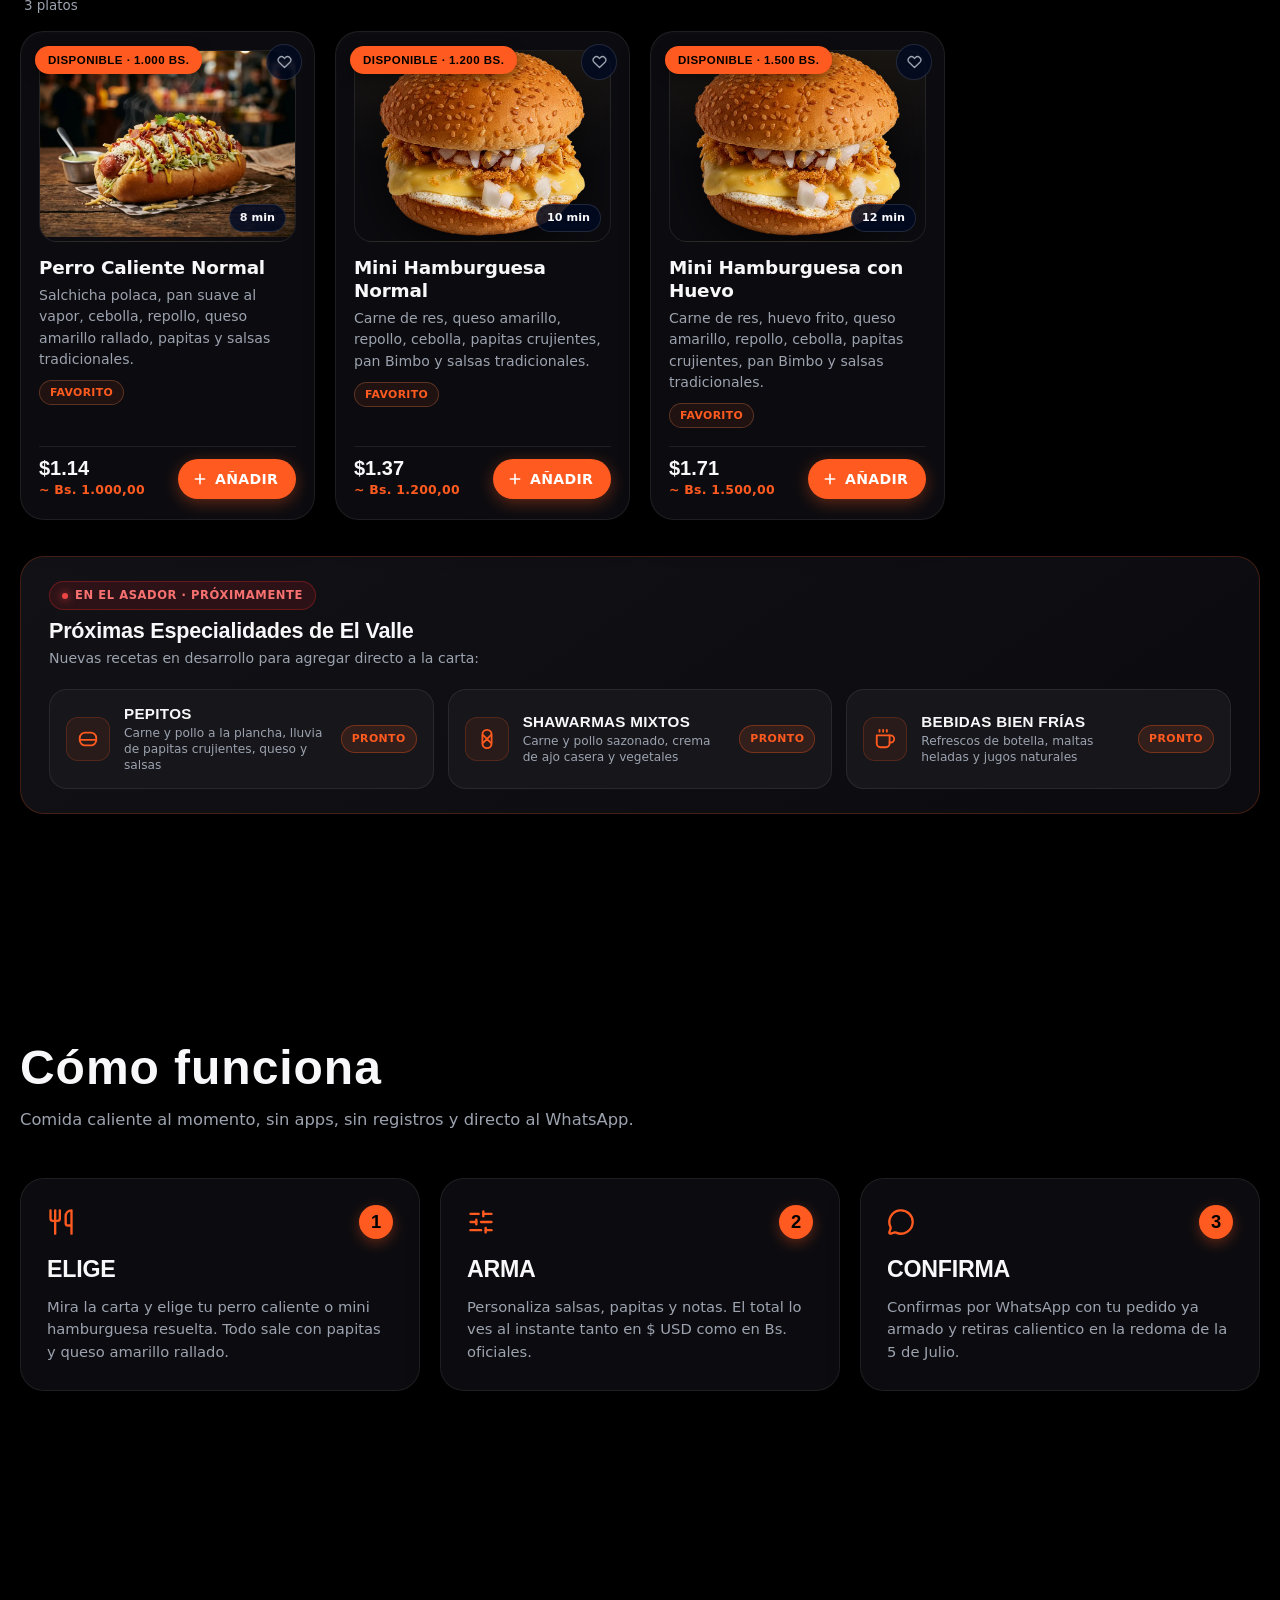
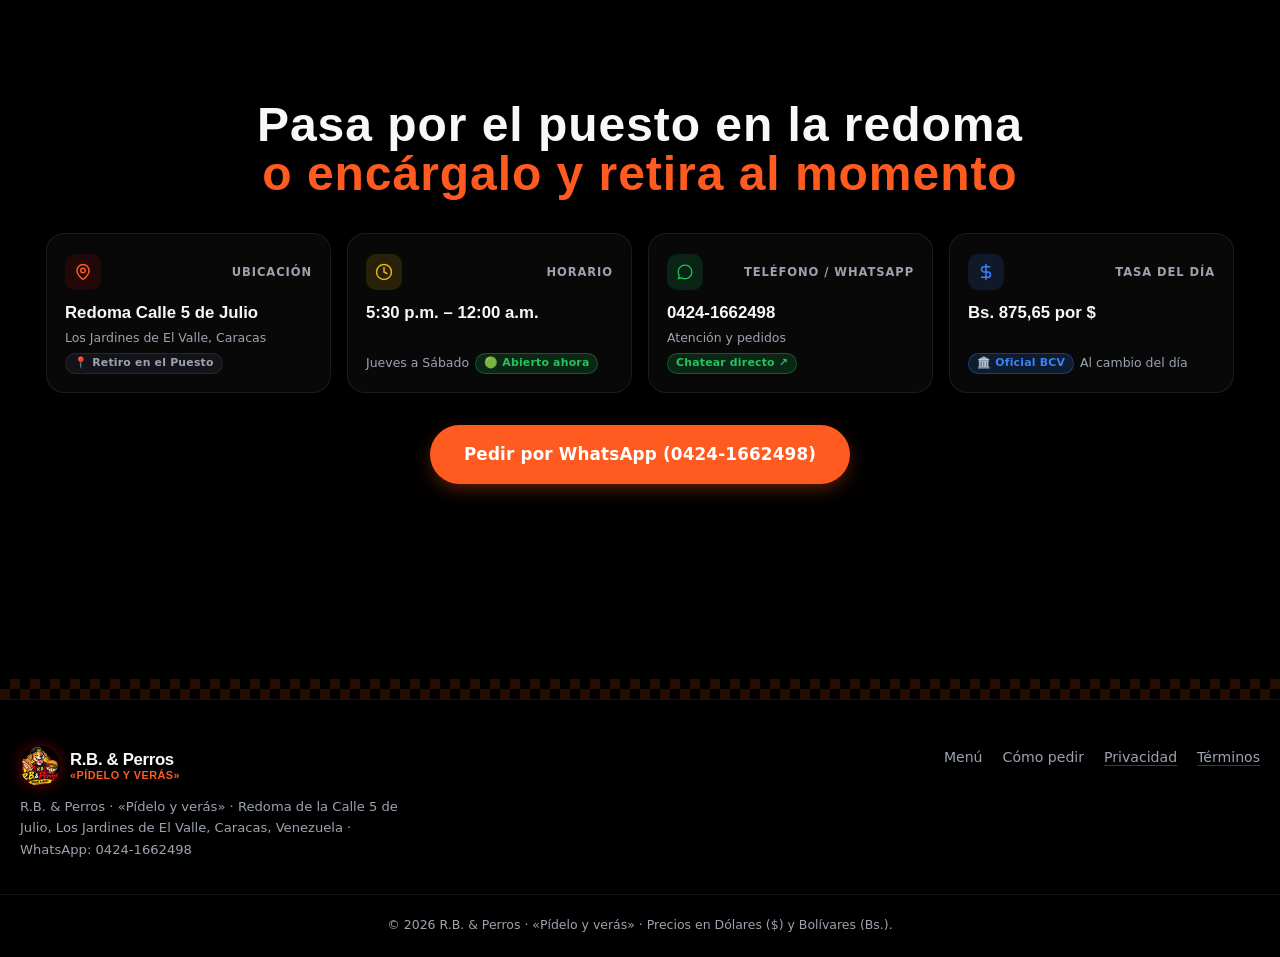
==== commit 557a06e4: "🚀 Implementación completa de auditoría técnica: - Reducción de más de 6 MB en imágenes con WebP mode" ====
--- a/index.html
+++ b/index.html
@@ -30,6 +30,10 @@
 <!-- Privacidad y seguridad estricta: cero rastreadores, conexión a DolarApi y Google Fonts -->
 <meta http-equiv="Content-Security-Policy" content="default-src 'self'; base-uri 'self'; object-src 'none'; img-src 'self' data: https:; font-src 'self' https://fonts.gstatic.com; style-src 'self' 'unsafe-inline' https://fonts.googleapis.com; script-src 'self' 'unsafe-inline'; connect-src 'self' https://ve.dolarapi.com; form-action 'self'; frame-src 'none'">
 <meta name="referrer" content="strict-origin-when-cross-origin">
+<link rel="canonical" href="https://rb-y-perros.vercel.app/">
+
+<!-- Prioridad de carga crítica LCP -->
+<link rel="preload" as="image" href="assets/platos/perro_real.webp" type="image/webp" fetchpriority="high">
 
 <!-- Google Fonts: Anton (Display Urbano) e Inter (Lectura UI) -->
 <link rel="preconnect" href="https://fonts.googleapis.com">
@@ -37,7 +41,46 @@
 <link href="https://fonts.googleapis.com/css2?family=Anton&family=Inter:wght@400;500;600;700;800;900&display=swap" rel="stylesheet">
 
 <link rel="stylesheet" href="css/styles.css">
-<link rel="icon" href="assets/logo.svg" type="image/svg+xml">
+<link rel="icon" type="image/webp" href="assets/favicon.webp">
+<link rel="icon" type="image/png" href="assets/favicon.png">
+<link rel="apple-touch-icon" href="assets/logo.png">
+
+<!-- Datos Estructurados Schema.org para SEO local y Google Rich Results -->
+<script type="application/ld+json">
+{
+  "@context": "https://schema.org",
+  "@type": "FastFoodRestaurant",
+  "name": "R.B. & Perros",
+  "image": "https://rb-y-perros.vercel.app/assets/og-image.jpg",
+  "@id": "https://rb-y-perros.vercel.app",
+  "url": "https://rb-y-perros.vercel.app",
+  "telephone": "+584241662498",
+  "priceRange": "$",
+  "servesCuisine": ["Venezuelan", "Street Food", "Hot Dogs", "Burgers"],
+  "address": {
+    "@type": "PostalAddress",
+    "streetAddress": "Redoma de la Calle 5 de Julio",
+    "addressLocality": "Los Jardines de El Valle, Caracas",
+    "addressRegion": "Distrito Capital",
+    "addressCountry": "VE"
+  },
+  "geo": {
+    "@type": "GeoCoordinates",
+    "latitude": 10.4682,
+    "longitude": -66.9037
+  },
+  "openingHoursSpecification": [
+    {
+      "@type": "OpeningHoursSpecification",
+      "dayOfWeek": ["Thursday", "Friday", "Saturday"],
+      "opens": "17:30",
+      "closes": "23:59"
+    }
+  ],
+  "menu": "https://rb-y-perros.vercel.app/#menu",
+  "acceptsReservations": "False"
+}
+</script>
 
 <script>
   /* Evita el destello de tema incorrecto */
@@ -64,7 +107,10 @@
   <div class="container nav__inner glass">
     <!-- El logo tiene un detector oculto: 5 clics seguidos abren el panel de administración -->
     <a href="#inicio" class="brand" id="brandLogo" title="R.B. & Perros — «Pídelo y verás»">
-      <img src="assets/logo.svg" alt="R.B. & Perros" class="brand__logo-img">
+      <picture>
+        <source srcset="assets/logo.webp" type="image/webp">
+        <img src="assets/logo.png" alt="R.B. & Perros" class="brand__logo-img" width="40" height="40" loading="eager">
+      </picture>
       <div class="brand__info">
         <span class="brand__text">R.B. & Perros</span>
         <span class="brand__slogan">«Pídelo y verás»</span>
@@ -163,7 +209,10 @@
       <!-- Plato destacado -->
       <div class="hero__visual reveal" style="--d:260ms">
         <div class="dish-hero" data-tilt>
-          <img src="assets/platos/perro_real.jpg" alt="Perro Caliente Normal Caraqueño" width="400" height="260" loading="eager">
+          <picture>
+            <source srcset="assets/platos/perro_real.webp" type="image/webp">
+            <img src="assets/platos/perro_real.jpg" alt="Perro Caliente Normal Caraqueño" width="400" height="260" loading="eager" fetchpriority="high">
+          </picture>
           <span class="dish-hero__badge">Recomendación de la casa</span>
           <div class="dish-hero__body">
             <h2>Perro Caliente Normal</h2>
@@ -633,6 +682,7 @@
   </div>
 </div>
 
+<script src="js/analytics.js"></script>
 <script src="js/data.js"></script>
 <script src="js/cart.js"></script>
 <script src="js/app.js"></script>
